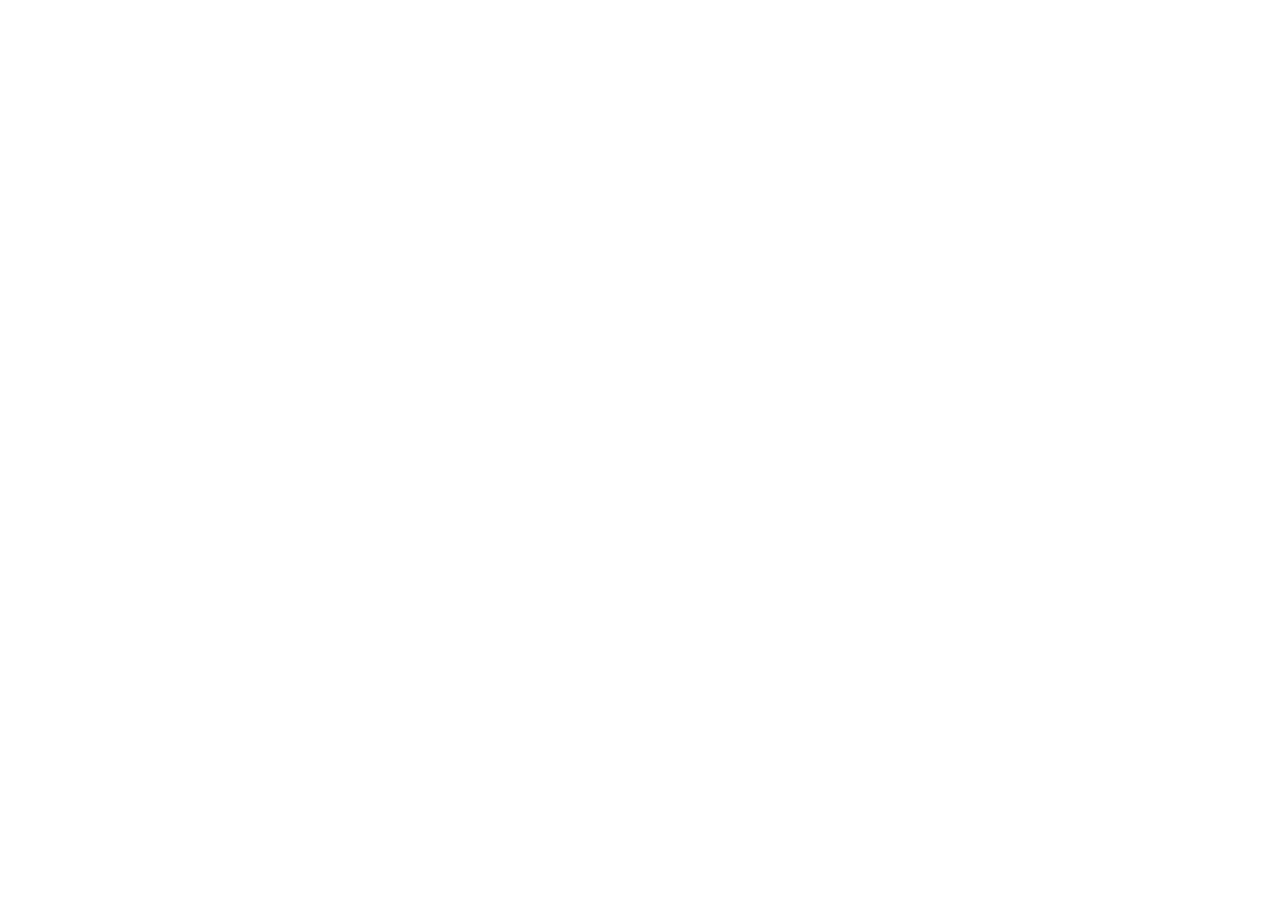
==== html/index.html @ 29ca381f "WIP: Screen 6 Figma 1" ====
<!DOCTYPE html>
<html>
    <head>
        <meta charset="utf-8">
        <meta http-equiv="X-UA-Compatible" content="IE=edge">
        <title>Undervisioning</title>
        <meta name="description" content="">
        <meta name="viewport" content="width=device-width, initial-scale=1">
        <link rel="icon" href="../assets/images/Group.png">
        <link href="https://cdn.jsdelivr.net/npm/bootstrap@5.3.3/dist/css/bootstrap.min.css" rel="stylesheet" />
        <link rel="stylesheet" href="../assets/css/style.css">
        <link rel="preload" href="../assets/fonts/DMSans-9ptRegular.woff2" as="font" type="font/woff2" crossorigin>
    </head>
    <body>
        <!-- <header class="header">
            <div class="header-logo">
                <img src="../assets/images/header_logo.png" alt="signin"/>
            </div>
            <div class="sign-in">
                <button>
                    Sign inn
                </button>
            </div>
        </header> -->
        
        <!-- Everything Section -->

        <!-- <div class="everything-section">             
            <div class="container-img">
                <img src="../assets/images/7450330.png" alt="7450330">
                <div class="card-container">
                    <div class="essential-card">
                        <div class="essential-course">
                            Essential Course For Your School sylabus Toolkit Consectetuer.
                        </div>
                        <div class="principle-avatar">
                            <div class="card-avatar-img">
                                <img src="../assets/images/Ellipse_3.png" alt="avatar">
                            </div>
                            <div class="card-avatar">
                                <p>
                                    Himaad Riaz
                                </p>
                                <p>
                                    Principle of Amsterdam School
                                </p>
                            </div>
                        </div>
                        <div class="sketch-animation-img">
                            <img src="../assets/images/Sketch-annotation.jpg" alt="sketch">
                        </div>
                    </div>
                    <div class="followers-card">
                        <div class="misc-img">
                            <img src="../assets/images/Misc_04.png" alt="Misc">
                        </div>
                        <div class="followers">                        
                            <div class="followers-count">
                                3.75K
                            </div>
                            <div class="teachers-members">
                                Teachers & Members
                            </div>
                        </div>
                    </div>
                </div>
            </div>

            <div class="everything-div">
                <p class="everything-text">
                    Everything
                    <span class="everything-text">
                        you
                    </span>
                </p>
                <div class="vector-div">
                    <img src="../assets/images/Vector.png" alt="vector" class="vector"/>
                </div>
                <p class="everything-text">
                    need for teaching
                </p>
                <div class="future-text">
                    The future's most important tool for the teacher
                </div>
                <div class="get-started">
                    <input type="email" placeholder="Enter email" name="email" autocomplete="email"/>
                    <button>
                        <p>
                            Get Started
                        </p>
                        <span>
                            <img src="../assets/images/arrow.png" alt="arrow"/>
                        </span>
                    </button>
                </div>
                <div class="sign-in-with-div">
                    or Sign in with
                </div>
                <div class="support-img">
                    <div class="image3-div">
                        <img src="../assets/images/image_3.png" alt="image3"/>
                    </div>
                    <div class="image4-div">
                        <img src="../assets/images/image_4.png" alt="image4"/>
                    </div>
                </div>
            </div>
        </div> -->

        <!-- Glimpses Section -->

        <!-- <div class="glimpses-section">
            <div class="section">
                <div class="glimpses">
                    Glimpses from the classrooms
                </div>
                <div class="glimpses-container">
                    <div class="basic-english-card">
                        <div class="music-language-img">
                            <img src="../assets/images/Rectangle 4371.png" alt="">
                        </div>
                        <div class="basic-english-text">
                            Basic english learning 🔥
                            <div class="subject-div">
                                <div class="book-img">  
                                    <img src="../assets/images/book-open_1.png" alt="">
                                </div>
                                    English, Norsk
                            </div>
                            <div class="steps-clock-div">
                                <div class="steps-div">
                                    <div class="steps-img">
                                        <img src="../assets/images/bar-chart_1.png" alt="">
                                    </div>
                                    Steps : 3
                                </div>
                                <div class="clock-div">
                                    <div class="clock-img"> 
                                        <img src="../assets/images/clock_1.png" alt="clock">
                                    </div>
                                    2hr
                                </div>
                            </div>
                            <div class="line-img">
                                <img src="../assets/images/Line_137.png" alt="line">
                            </div>
                            <div class="avatar-div">
                                <div class="avatar-img">
                                    <img src="../assets/images/Ellipse_439.png" alt="ellipse">
                                </div>
                                <div class="avatar-name">
                                    <div class="name">
                                        Johny wino
                                    </div>
                                    <div class="school-management">
                                        School management
                                    </div>
                                </div>
                                <div class="three-dot-img">
                                    <img src="../assets/images/three_dots.png" alt="three_dots">
                                </div>
                            </div>
                        </div>
                    </div>
                    <div class="unsplash-div">
                        <div class="unsplash-img">
                            <img src="../assets/images/unsplash_Ju9DbmVFcAo.png" alt="">
                            <div class="play-btn-img">
                                <div class="play-icon-img">
                                    <img src="../assets/images/play-uicon.png" alt="play-icon">
                                </div>
                            </div>
                        </div>
                    </div>
                    <div class="teacher-tool-div">
                        <div class="teacher-tool-text">
                            The future's most important tool for the teacher 📙
                        </div>
                        <div class="teacher-tool-description">
                            Teaching plan gives you what you need to go out with inspiring teaching - every day. Throughout the school year, you will receive weekly teaching plans for the primary, middle and junior levels. You also get an overview of what is going on in schools in Norway, and access to our intuitive planning tool. The professional renewal is taken care of at all stages, and everything is ready for you.
                        </div>
                    </div>
                </div>
            </div>
        </div> -->

        <!-- About Section -->
        <!-- <div class="about-section">
            <div class="about-container">
                <div class="about-header">
                    <h1 class="about-header-text">
                        About Undervisningsplan and Our Team
                    </h1>
                    <div class="about-header-underline-img">
                        <img src="../assets/images/Vector.png" alt="">
                    </div>
                </div>
                <div>
                    <a id="readmore"></a>
                    <div class="about-description">
                        Welcome to <a href="#">Ondervisningsplan</a>, a content platform for teachers and pedagogues all over the country. Our vision is to strengthen teaching in Norwegian primary schools through access to quality resources and support for planning and implementation of teaching.
                        The idea for Ondervisningsplan came when the founder, Karen Wiik, worked as a teacher. She noticed how talented colleagues created great commitment and enthusiasm in their students with teaching plans produced entirely without a textbook. At the same time, she also saw that there was no structured system that easily allowed the teachers to benefit from each other's good and creative teaching plans. Thus began the journey towards the establishment of <a href="#">Undervisningsplan.no</a>.
                        The teaching plan was launched in the autumn of 2021, and today has 13,000 registered users and an ever-increasing teaching bank covering over 2,000 teaching hours. We who work on the development of the Curriculum are Karen Wiik and Tonje Brattås, two committed and experienced teachers with a combined total of over 15 years of teaching experience in primary schools. Both are trained teachers with specialization in various fields.
                        The standard Lorem Ipsum passage, used since the 1500s.
                    </div>
                    <div class="about-description extra">
                        Lorem ipsum dolor sit amet, consectetur adipiscing elit, sed do eiusmod tempor incididunt ut labore et dolore magna aliqua. Ut enim ad minim veniam, quis nostrud exercitation ullamco laboris nisi ut aliquip ex ea commodo consequat. Duis aute irure dolor in reprehenderit in voluptate velit esse cillum dolore eu fugiat nulla pariatur. Excepteur sint occaecat cupidatat non proident, sunt in culpa qui officia deserunt mollit anim id est laborum."
    
                        Section 1.10.32 of "de Finibus Bonorum et Malorum", written by Cicero in 45 BC
                        "Sed ut perspiciatis unde omnis iste natus error sit voluptatem accusantium doloremque laudantium, totam rem aperiam, eaque ipsa quae ab illo inventore veritatis et quasi architecto beatae vitae dicta sunt explicabo. Nemo enim ipsam voluptatem quia voluptas sit aspernatur aut odit aut fugit, sed quia consequuntur magni dolores eos qui ratione voluptatem sequi nesciunt. Neque porro quisquam est, qui dolorem ipsum quia dolor sit amet, consectetur, adipisci velit, sed quia non numquam eius modi tempora incidunt ut labore et dolore magnam aliquam quaerat voluptatem. Ut enim ad minima veniam, quis nostrum exercitationem ullam corporis suscipit laboriosam, nisi ut aliquid ex ea commodi consequatur? Quis autem vel eum iure reprehenderit qui in ea voluptate velit esse quam nihil molestiae consequatur, vel illum qui dolorem eum fugiat quo voluptas nulla pariatur?"
    
                        1914 translation by H. Rackham
                        "But I must explain to you how all this mistaken idea of denouncing pleasure and praising pain was born and I will give you a complete account of the system, and expound the actual teachings of the great explorer of the truth, the master-builder of human happiness. No one rejects, dislikes, or avoids pleasure itself, because it is pleasure, but because those who do not know how to pursue pleasure rationally encounter consequences that are extremely painful. Nor again is there anyone who loves or pursues or desires to obtain pain of itself, because it is pain, but because occasionally circumstances occur in which toil and pain can procure him some great pleasure. To take a trivial example, which of us ever undertakes laborious physical exercise, except to obtain some advantage from it? But who has any right to find fault with a man who chooses to enjoy a pleasure that has no annoying consequences, or one who avoids a pain that produces no resultant pleasure?"
    
                        Section 1.10.33 of "de Finibus Bonorum et Malorum", written by Cicero in 45 BC
                        "At vero eos et accusamus et iusto odio dignissimos ducimus qui blanditiis praesentium voluptatum deleniti atque corrupti quos dolores et quas molestias excepturi sint occaecati cupiditate non provident, similique sunt in culpa qui officia deserunt mollitia animi, id est laborum et dolorum fuga. Et harum quidem rerum facilis est et expedita distinctio. Nam libero tempore, cum soluta nobis est eligendi optio cumque nihil impedit quo minus id quod maxime placeat facere possimus, omnis voluptas assumenda est, omnis dolor repellendus. Temporibus autem quibusdam et aut officiis debitis aut rerum necessitatibus saepe eveniet ut et voluptates repudiandae sint et molestiae non recusandae. Itaque earum rerum hic tenetur a sapiente delectus, ut aut reiciendis voluptatibus maiores alias consequatur aut perferendis doloribus asperiores repellat."
    
                        1914 translation by H. Rackham
                        "On the other hand, we denounce with righteous indignation and dislike men who are so beguiled and demoralized by the charms of pleasure of the moment, so blinded by desire, that they cannot foresee the pain and trouble that are bound to ensue; and equal blame belongs to those who fail in their duty through weakness of will, which is the same as saying through shrinking from toil and pain. These cases are perfectly simple and easy to distinguish. In a free hour, when our power of choice is untrammelled and when nothing prevents our being able to do what we like best, every pleasure is to be welcomed and every pain avoided. But in certain circumstances and owing to the claims of duty or the obligations of business it will frequently occur that pleasures have to be repudiated and annoyances accepted. The wise man therefore always holds in these matters to this principle of selection: he rejects pleasures to secure other greater pleasures, or else he endures pains to avoid worse pains.
                    </div>  
                    <a href="#readmore" class="readmore-link">Readmore</a>
                    <a href="#" class="readless-link">Readless</a>
                </div>
                <div class="founder-div">
                    <div class="founder-img-section">
                        <div class="corner-img">
                            <img src="../assets/images/Group_2.png" alt="corner">
                        </div>
                        <div class="founder-img">
                            <img src="../assets/images/Rectangle 4363.png" alt="founder">
                        </div>
                    </div>
                    <div class="founder-content">
                        <div class="founder-info-section">
                            <div class="founder-name">
                                Karen Wiik
                            </div>
                            <div class="founder-designation">
                                Founder of Undervisningsplan.no AS
                            </div>
                        </div>
                        <div class="social-media">
                            <div class="linkdin-media-img">
                                <img src="../assets/images/Linkedin.png" alt="linkdin">
                            </div>
                            <div class="linkdin-media-img">
                                <img src="../assets/images/mail.png" alt="mail">
                            </div>
                        </div>
                        <div class="founder-line-img">
                        </div>
                        <div class="founder-location-div">
                            <div class="founder-location-img">
                                <img src="../assets/images/place_black_36dp 1.png" alt="place">
                            </div>
                            <div class="founder-location-text">
                                Kristiansund, Møre og Romsdal, Norway
                            </div>
                        </div>
                        <div class="founder-line-img">
                        </div>
                        <div class="founder-description">
                            Hello! My name is Karen Wiik, and I am the founder of Undervisningsplan. I am a qualified assistant professor and have worked as a teacher for ten years at primary and secondary schools where I have also been an MOT informant.
                        </div>
                    </div>
                </div>
                <div class="founder-div">
                    <div class="founder-img-section">
                        <div class="corner-img">
                            <img src="../assets/images/Group_2.png" alt="corner">
                        </div>
                        <div class="founder-img">
                            <img src="../assets/images/Rectangle _4363_1.png" alt="founder">
                        </div>
                    </div>
                    <div class="founder-content">
                        <div class="founder-info-section">
                            <div class="founder-name">
                                Tonje Brattås
                            </div>
                            <div class="founder-designation">
                                COO and Co-founder i Undervisningsplan.no AS
                            </div>
                        </div>
                        <div class="social-media">
                            <div class="linkdin-media-img">
                                <img src="../assets/images/Linkedin.png" alt="linkdin">
                            </div>
                            <div class="linkdin-media-img">
                                <img src="../assets/images/mail.png" alt="mail">
                            </div>
                        </div>
                        <div class="founder-line-img">
                        </div>
                        <div class="founder-location-div">
                            <div class="founder-location-img">
                                <img src="../assets/images/place_black_36dp 1.png" alt="place">
                            </div>
                            <div class="founder-location-text">
                                Oslo, Norway
                            </div>
                        </div>
                        <div class="founder-line-img">
                        </div>
                        <div class="founder-description">
                            Hello! My name is Tonje Brattås, and I am a partner and board member in Undervisningsplan. I am a lecturer with promotion in Norwegian and history, and have 6 years' experience from the Oslo School. I also have previous experience from start-up companies.
                        </div>
                    </div>
                </div>
            </div>
        </div> -->

        <!-- Article and News Section -->
        <!-- <div class="article-news-section">
            <div class="article-news-container">
                <div class="article-news-header">
                    <div class="article-content">
                        <p class="article-content-text">    
                            Article and News
                        </p>
                        <div class="article-content-img">
                            <img src="../assets/images/Vector.png" alt="vector">
                        </div>
                    </div>
                </div>
                <div class="article-middle-section">
                    <div class="article-exclusive-design">
                        <div class="article-middle-section-img">
                            <img src="../assets/images/Rectangle 22.png" alt="exclusive">
                        </div>
                        <div class="article-middle-section-text">
                            Exclusive: Design for a Better World, a Discussion with Don Norman
                        </div>
                    </div>
                    <div class="article-exclusive-design">
                        <div class="article-middle-section-img">
                            <img src="../assets/images/Rectangle_22_1.png" alt="exclusive">
                        </div>
                        <div class="article-middle-section-text">
                            Strategy Custody: How to Secure Your Strategy's Success
                        </div>
                    </div>
                    <div class="article-exclusive-design">
                        <div class="article-middle-section-img">
                            <img src="../assets/images/Rectangle_22_2.png" alt="exclusive">
                        </div>
                        <div class="article-middle-section-text">
                            How to Design Engaging Products: Insights from Fortnite's UX
                        </div>
                    </div>
                </div>
                <div class="article-news-footer">
                    <button class="article-view-all-btn">
                        View all
                    </button>
                </div>
            </div>
        </div> -->

        <!-- International Section -->
        <!-- <div class="international-section">
            <div class="international-uke">
                <div class="international-uke-user">
                    User 13
                </div>
                <div class="international-uke-content">
                    <h1 class="international-uke-text">
                        Internasjonal uke
                    </h1>
                    <div class="international-uke-img">
                        <img src="../assets/images/Vector.png" alt="vector">
                    </div>
                </div>
                <div class="international-uke-description">
                    How to Design Engaging Products: 
                    Insights from Fortnite's UX
                </div>
                <button class="international-view-all-btn">
                    See flere temauker
                </button>
            </div>
            <div class="international-uke-side-img">
                <div id="international-uke-carousel" class="carousel slide" data-bs-ride="carousel">
                    <div class="carousel-indicators">
                        <button type="button" data-bs-target="#international-uke-carousel" data-bs-slide-to="0" class="active"></button>
                        <button type="button" data-bs-target="#international-uke-carousel" data-bs-slide-to="1"></button>
                        <button type="button" data-bs-target="#international-uke-carousel" data-bs-slide-to="2"></button>
                    </div>
                    <div class="carousel-inner">
                        <div class="carousel-item active">
                            <img src="../assets/images/Rectangle_23.png" alt="international-uke-img">
                        </div>
                        <div class="carousel-item">
                            <img src="../assets/images/Rectangle_23.png" alt="international-uke-img">
                        </div>
                        <div class="carousel-item">
                            <img src="../assets/images/Rectangle_23.png" alt="international-uke-img">
                        </div>
                    </div>
                </div>
            </div>
        </div> -->

        <!-- Whats Happening In School Section -->
        <!-- <div class="whats-happening-section">
            <div class="whats-happening-container">
                <div class="whats-happening-left-content">
                    <h1>
                        What is happening in the school world right now?
                    </h1>
                    <p>
                        Here is a practical calendar where you will find an overview of theme weeks, deadlines, activities, current events and other things that are relevant to you who work in the school.
                    </p>
                    <div>
                        <button>
                            Explore the themed calendar
                        </button>
                    </div>
                </div>
                <div class="whats-happening-right-content">
                </div>
            </div>
        </div> -->

        <!-- UOS And Material Section -->
        <!-- <div class="uos-and-material-section">
            <div class="uos-and-material-container">
                <h1 class="uos-and-material-heading">
                    UOs and material
                </h1>
                <div class="right-content-img">
                    <img src="../assets/images/Group_right.png" alt="right-content-img">
                </div>
                <div class="uos-carousel-btn-container">
                    <button class="carousel-control-prev uso-carousel-btn" type="button" data-bs-target="#uos-and-material-carousel" data-bs-slide="prev">
                        <span class="uso-control-prev-icon" aria-hidden="true">
                            <img src="../assets//images/left_arrow.png" alt="left-arrow">
                        </span>
                        <span class="visually-hidden">Previous</span>
                    </button>
                    <button class="carousel-control-next uso-carousel-btn" type="button" data-bs-target="#uos-and-material-carousel" data-bs-slide="next">
                        <span class="uso-control-next-icon" aria-hidden="true">
                            <img src="../assets//images/right_arrow.png" alt="left-arrow">
                        </span>
                        <span class="visually-hidden">Next</span>
                      </button>
                </div>
            </div>

            <div class="uos-carousel">
                <div class="basic-english-card">
                    <div class="music-language-img">
                        <img src="../assets/images/Rectangle 4371.png" alt="">
                    </div>
                    <div class="basic-english-text">
                        Music basics
                        <div class="subject-div">
                            <div class="book-img">  
                                <img src="../assets/images/book-open_1.png" alt="">
                            </div>
                                English, Norsk
                        </div>
                        <div class="steps-clock-div">
                            <div class="steps-div">
                                <div class="steps-img">
                                    <img src="../assets/images/bar-chart_1.png" alt="">
                                </div>
                                Steps : 3
                            </div>
                            <div class="clock-div">
                                <div class="clock-img"> 
                                    <img src="../assets/images/clock_1.png" alt="clock">
                                </div>
                                2hr
                            </div>
                        </div>
                        <div class="line-img">
                            <img src="../assets/images/Line_137.png" alt="line">
                        </div>
                        <div class="avatar-div">
                            <div class="uos-avatar-img">
                                <img class="uos-avata1" src="../assets/images/Ellipse_439.png" alt="ellipse">
                                <img class="uos-avata2" src="../assets/images/Ellipse_439.png" alt="ellipse">
                                <img class="uos-avata3" src="../assets/images/Ellipse_439.png" alt="ellipse">
                            </div>
                            <div class="avatar-name">
                                <div class="name">
                                    Johny wino 4 more
                                </div>
                                <div class="school-management">
                                    School management
                                </div>
                            </div>
                            <div class="three-dot-img">
                                <img src="../assets/images/Group 37416.png" alt="three_dots">
                            </div>
                        </div>
                    </div>
                </div>
                <div class="basic-english-card">
                    <div class="music-language-img">
                        <img src="../assets/images/Rectangle 4371.png" alt="">
                    </div>
                    <div class="basic-english-text">
                        Music basics
                        <div class="subject-div">
                            <div class="book-img">  
                                <img src="../assets/images/book-open_1.png" alt="">
                            </div>
                                English, Norsk
                        </div>
                        <div class="steps-clock-div">
                            <div class="steps-div">
                                <div class="steps-img">
                                    <img src="../assets/images/bar-chart_1.png" alt="">
                                </div>
                                Steps : 3
                            </div>
                            <div class="clock-div">
                                <div class="clock-img"> 
                                    <img src="../assets/images/clock_1.png" alt="clock">
                                </div>
                                2hr
                            </div>
                        </div>
                        <div class="line-img">
                            <img src="../assets/images/Line_137.png" alt="line">
                        </div>
                        <div class="avatar-div">
                            <div class="uos-avatar-img">
                                <img class="uos-avata1" src="../assets/images/Ellipse_439.png" alt="ellipse">
                                <img class="uos-avata2" src="../assets/images/Ellipse_439.png" alt="ellipse">
                                <img class="uos-avata3" src="../assets/images/Ellipse_439.png" alt="ellipse">
                            </div>
                            <div class="avatar-name">
                                <div class="name">
                                    Johny wino 4 more
                                </div>
                                <div class="school-management">
                                    School management
                                </div>
                            </div>
                            <div class="three-dot-img">
                                <img src="../assets/images/Group 37416.png" alt="three_dots">
                            </div>
                        </div>
                    </div>
                </div>
                <div class="basic-english-card">
                    <div class="music-language-img">
                        <img src="../assets/images/Rectangle 4371.png" alt="">
                    </div>
                    <div class="basic-english-text">
                        Music basics
                        <div class="subject-div">
                            <div class="book-img">  
                                <img src="../assets/images/book-open_1.png" alt="">
                            </div>
                                English, Norsk
                        </div>
                        <div class="steps-clock-div">
                            <div class="steps-div">
                                <div class="steps-img">
                                    <img src="../assets/images/bar-chart_1.png" alt="">
                                </div>
                                Steps : 3
                            </div>
                            <div class="clock-div">
                                <div class="clock-img"> 
                                    <img src="../assets/images/clock_1.png" alt="clock">
                                </div>
                                2hr
                            </div>
                        </div>
                        <div class="line-img">
                            <img src="../assets/images/Line_137.png" alt="line">
                        </div>
                        <div class="avatar-div">
                            <div class="uos-avatar-img">
                                <img class="uos-avata1" src="../assets/images/Ellipse_439.png" alt="ellipse">
                                <img class="uos-avata2" src="../assets/images/Ellipse_439.png" alt="ellipse">
                                <img class="uos-avata3" src="../assets/images/Ellipse_439.png" alt="ellipse">
                            </div>
                            <div class="avatar-name">
                                <div class="name">
                                    Johny wino 4 more
                                </div>
                                <div class="school-management">
                                    School management
                                </div>
                            </div>
                            <div class="three-dot-img">
                                <img src="../assets/images/Group 37416.png" alt="three_dots">
                            </div>
                        </div>
                    </div>
                </div>
                <div class="basic-english-card">
                    <div class="music-language-img">
                        <img src="../assets/images/Rectangle 4371.png" alt="">
                    </div>
                    <div class="basic-english-text">
                        Music basics
                        <div class="subject-div">
                            <div class="book-img">  
                                <img src="../assets/images/book-open_1.png" alt="">
                            </div>
                                English, Norsk
                        </div>
                        <div class="steps-clock-div">
                            <div class="steps-div">
                                <div class="steps-img">
                                    <img src="../assets/images/bar-chart_1.png" alt="">
                                </div>
                                Steps : 3
                            </div>
                            <div class="clock-div">
                                <div class="clock-img"> 
                                    <img src="../assets/images/clock_1.png" alt="clock">
                                </div>
                                2hr
                            </div>
                        </div>
                        <div class="line-img">
                            <img src="../assets/images/Line_137.png" alt="line">
                        </div>
                        <div class="avatar-div">
                            <div class="uos-avatar-img">
                                <img class="uos-avata1" src="../assets/images/Ellipse_439.png" alt="ellipse">
                                <img class="uos-avata2" src="../assets/images/Ellipse_439.png" alt="ellipse">
                                <img class="uos-avata3" src="../assets/images/Ellipse_439.png" alt="ellipse">
                            </div>
                            <div class="avatar-name">
                                <div class="name">
                                    Johny wino 4 more
                                </div>
                                <div class="school-management">
                                    School management
                                </div>
                            </div>
                            <div class="three-dot-img">
                                <img src="../assets/images/Group 37416.png" alt="three_dots">
                            </div>
                        </div>
                    </div>
                </div>
            </div>
        </div> -->
    <!-- Bootstrap CDN -->
    <script src="https://cdn.jsdelivr.net/npm/bootstrap@5.3.3/dist/js/bootstrap.bundle.min.js"></script>
    </body> 
</html>
---- assets/css/style.css ----
:root {
    --primary :#183C59;
    --shadow:rgba(0, 0, 0, 0.25);
    --secondary : #173B58;
    --main-font : "DM Sans", "Arial", "sans-serif";
}
@font-face {
    font-family: "DM Sans";
    src: url(../fonts/DMSans-VariableFont_opsz,wght.ttf);
}
*{
    margin:0;
    padding: 0;box-sizing: border-box
}
/* Header CSS */

.header {
    height: 126.43px;
    display: flex;
    justify-content: space-between;
    align-items: center;
    padding: 0 96px;
    box-sizing: border-box;
}
.header-logo {
    max-width: 240px;
}
.header img {
    height: 100%;
    width: 100%;
}
.header .sign-in button {
    padding:20px 40px;
    border-radius: 56px;
    box-shadow: 0 4px 4px var(--shadow);
    font-family: 'DM Sans','Arial','sans-serif';
    font-weight: 700;
    line-height: 20px;
    font-size: 18px;
    color : var(--primary);
    border: none;
    background-color: #FFF;
}
.sign-in button:hover{
    cursor: pointer;
    background-color: var(--primary);
    color: #FFF;
}

/* Container CSS */
.everything-section{
    display: grid;
    align-items: center;
    grid-template-columns: auto auto;
    grid-template-rows: auto;
    padding : 0 96px;
    margin: 0 auto;
}
.container-img{
    max-width: 625px;
    grid-column: 2;
    position: relative;
    margin: 0 auto;
}
.card-container{
    position: absolute;
    bottom: -25px;
    left: -95px;
    right: 20px;
    display: flex;
    gap: 20px;
    justify-content: space-between;
}
.container-img img {
    height: auto;
    width: 100%;
}
.vector {
    max-height: 15px;
    max-width: 199px;
}
.everything-div {
    grid-column: 1;
    grid-row: 1;
}
.everything-text {
    font-family: "DM Sans", "Arial", "sans-serif";
    font-weight: 700;
    font-size: 40px;
    line-height: 57px;
    color: var(--secondary);
    margin: 0px 0px 5px 0px;
    position: relative;
}
.everything-text p{
    margin: 0;
}
.vector-div{
    width: 199px;
    height: 15px;
}
.vector-div img{
    width: 100%;
    height: 100%;
}
.future-text {
    max-width: 886px;
    font-family: "DM Sans", "Arial", "sans-serif";
    font-weight: 500;
    font-size: 24px;
    line-height: 46px;
    color: var(--secondary);
}

/* Email input CSS */

.get-started{
    height: 62px;
    max-width: 542px;
    margin-top: 30px;
}
.get-started input {
    font-family: "DM Sans", "Arial", "sans-serif";
    font-weight: 700;
    font-size: 18px;
    line-height: 20px;
    color: var(--secondary);
    border-radius: 100px;
    border : 1px solid var(--secondary);
    height: 62px;
    box-sizing: border-box;
    padding-left: 20px;
    opacity: 30%;
}
.get-started button{
    background-color: #EDB031;
    padding: 20px 40px 18px 50px;
    border-radius: 56px;
    border: none;
    transform: translate(135%,-100%);
    display: grid;
    gap :17px;  
    align-items: center;
}
.get-started button  p {
    font-family: "DM Sans", "Arial", "sans-serif";
    font-weight: 700;
    font-size: 18px;
    line-height: 20px;
    color:var(--secondary);
    margin: 0;
    max-width: 104px;
    height: 20px;
    grid-column: 1;
}
.get-started button img{
    height: 14px;
    max-width: 20px;
}
.get-started button span {
    height: 24px;
    max-width: 24px;
    grid-column: 2;
    align-content: center;
}

/* Sign in with CSS */
.sign-in-with-div {
    font-family: "DM Sans", "Arial", "sans-serif";
    font-weight: 500;
    font-size: 20px;
    line-height: 46px;
    color: var(--secondary);
    max-width: 886px;
    height: 46px;
    margin-top:20px
}
.support-img{
    display: flex;
    align-items: center;
    gap:10px;
    margin-top: 10px;
}
.image3-div {
    width: 84px;
    height: 29px;
}
.image4-div {
    max-width: 102px;
    max-height: 26px;
}
.image3-div img {
    width:100%;
    height: 100%;
}
.image4-div img {
    width: 100%;
    height: 100%;
}
.image4-div, .image3-div {
    background-color: #EDF2F7;
    border-radius: 56px;
    padding: 20px 40px;
}
.essential-card{
    border: 1px solid #C3C4C6;
    background-color: #FFFFFF;
    border-radius: 16px;
    padding: 28px 20px 16px 20px;
    max-width: 382px;
    position: relative;
    overflow: hidden;
}

.essential-course {
    font-family: "DM Sans", "Arial", "sans-serif";
    font-weight: 400;
    font-size: 16px;
    line-height: 26px;
    color: #1E1E1E;
    max-width: 302px;
    margin-bottom: 12px;
}
.card-avatar{
    display: flex;
    flex-direction: column;
    gap: 04px;
}
.card-avatar-img{
    max-width: 56px;
}
.card-avatar-img img {
    height: 100%;
    width: 100%;
}
.principle-avatar {
    display: flex;
    align-items: center;
    gap: 10px;
}
.card-avatar p {
    font-family: "DM Sans", "Arial", "sans-serif";
    margin: 0px;
    color: #1E1E1E;
    line-height: 100%;
}
.card-avatar p:first-of-type{
    font-weight: 700;
    font-size: 18px;
}
.card-avatar p:last-child{
    font-weight: 500;
    font-size: 14px;
    opacity: 70%;
}

.followers-card{
    width: 234px;
    height: 112px;
    background-color: #FFF;
    border-radius: 16px;
    border: 1px solid #C3C4C6;
    position: relative;
}
.sketch-animation-img{
    width: 72px;
    height: 72px;
    position: absolute;
    right: 0;
    bottom: 0;
}
.sketch-animation-img img{
    width: 100%;
    height: 100%;
    object-fit: contain;
}
.essential-course, .principle-avatar {
    position: relative;
    z-index: 1;
  }
.misc-img{
    width: 50px;
    height: 50px;
    position: relative;
    left: 6.76px;
    top: 5px;
}
.misc-img img{
    width: 100%;
    height: 100%;
    object-fit: contain;
}
.followers{
    display: flex;
    flex-direction: column;
    align-items: center;
    gap: 8px;
}
.followers-count{
    color: var(--secondary);
    font-family: 'DM Sans', 'Arial', 'sans-serif';
    font-size: 25px;
    font-weight: 700;
    height: 33px;
    width: 69px;
    text-align: center;
    position:absolute;
    top: 24px;
    left: 82.5px;
}
.teachers-members{
    max-width: 186px;
    height: 23px;
    opacity: 80%;
    font-weight: 400;
    font-size: 18px;
    font-family: "DM Sans", "Arial", "sans-serif";
    text-align: center;
    position: absolute;
    top:65px;
    left: 24px;
}

/* Glimpses Section CSS */
.glimpses-section{
    background-color: #F6F8FB;
    width: 100%;
    height: 100%;
}
.section{
    padding: 115px 122px;
}

.glimpses-container{
    display: grid;
    grid-template-columns: 288px 877px;
    grid-template-rows: auto auto;
    align-items: center;
    row-gap: 15px;
    column-gap: 31px;
    justify-content: center;
}

/* Grid First Element CSS */
.glimpses{
    max-width: 784px;
    text-align: center;
    font-family: var(--main-font);
    font-weight: 700;
    font-size: 40px;
    line-height: 57px;
    color: var(--secondary);
    justify-self: center;
    margin-bottom: 31px;
}

/* Grid Second Element CSS */
.basic-english-card{
    grid-row:1;
    justify-items: center;
    width: 288px;
    border-radius: 8px;
    background-color: #FFF;
    height: 414px;
    padding-top: 14px;
    box-shadow: 0px 100px 80px 0px rgba(0, 0, 0, 0.07);
    cursor: pointer;
}
.music-language-img {
    width: 250px;
}
.music-language-img img{
    width: 100%;
}
.basic-english-text{
    font-family: var(--main-font);
    font-weight: 700;
    line-height: 20px;
    font-size: 18px;
    color: var(--primary);
    margin-top: 16px; 
    display: flex;  
    flex-direction: column;
    width: 248px;
    height: 20px;
}
.subject-div{
    font-family: var(--main-font);
    font-weight: 400;
    font-size: 14px;
    line-height: 20px;
    color: #1E1E1E;
    width: 223px;
    height: 20px;
    display: flex;
    align-items: center;
    gap: 10px;
    margin-top: 10px;
}
.book-img {
    width: 20px;
    height: 20px;
}
.book-img img{
    width: 100%;
    height: 100%;
}
.steps-div{
    display: flex;
    align-items: center;   
    font-family: var(--main-font);
    font-weight: 400;
    font-size: 14px;
    line-height: 20px;
    gap: 10px;
    width: 95px;
    height: 20px;
}

.steps-clock-div{
    display: flex;
    align-items: center;
    gap: 38px;
    margin-top: 16px;
}

.steps-img{
    width: 20px;
    height: 20px;
}
.steps-img img{
    width: 100%;
    height: 100%;
}
.clock-div {
    display: flex;
    align-items: center;
    gap: 10px;
    width: 95px;
    height: 20px;
    font-family: var(--main-font);
    font-weight: 400;
    font-size: 14px;
    line-height: 20px;
}
.clock-img{
    width: 20px;
    height: 20px;
}
.clock-img img{
    width: 100%;
    height: 100%;
}
.line-img{
    width: 250px;
    margin-top: 20px;
}
.line-img img{
    width: 100%;
}
.avatar-div{
    display: flex;
    align-items: center;
    gap: 10px;
    justify-content: space-between;
}
.avatar-img{
    width: 40px;
    height: 40px;
    margin-top: 10px;
}
.avatar-img img{
    width: 100%;
    height: 100%;
}
.three-dot-img{
    width: 30px;
    height: 30px;
    cursor: pointer;
}
.three-dot-img img{
    width: 100%;
    height: 100%;
}
.avatar-name{
    width: 134px;
}
.name {
    font-family: var(--main-font);
    font-size: 14px;
    line-height: 20px;
    font-weight: 700;
}
.school-management{
    font-family: var(--main-font);
    font-size: 12px;
    line-height: 20px;
    font-weight: 400;
}
.unsplash-div{
    grid-column: 2;
    grid-row: 1;
}
.unsplash-img{
    max-width: 877px;
    height: 400px;
    border-radius: 8px;
    position: relative;
}
.unsplash-img img{
    width: 100%;
    height: 100%;
}
.play-btn-img{
    height: 93px;
    width: 93px;
    position: absolute;
    top:50%;
    left: 50%;
    transform: translate(-50%, -50%);
    background-color: var(--secondary);
    border-radius: 50%;
    cursor: pointer;
}
.play-btn-img img{
    width: 100%;
    height: 100%;
}
.play-icon-img{
    width: 19px;
    height: 23px;
    position: absolute;
    top:50%;
    left: 50%;
    transform: translate(-50%, -50%);
    cursor: pointer;

}
.play-icon-img img{
    width: 100%;
    height: 100%;
}
.teacher-tool-div{
    grid-row:3;
    grid-column: 1/span 2;
    background-color: var(--primary);
    border-radius: 20px;
    padding: 48px 57px;
    gap:11px;
    display: flex;
    flex-direction: column;

}
.teacher-tool-text{
    font-family: var(--main-font);
    font-weight: 700;
    font-size: 26px;
    line-height: 32px;
    color: #FFFFFF;
}
.teacher-tool-description{
    font-family: var(--main-font);
    font-weight: 400;
    font-size: 16px;
    line-height: 22px;
    color: #FFFFFF;

}

/* About Section CSS */
.about-section {
    padding :100px;
}
.about-container{
    display: flex;
    flex-direction: column;

}
.about-header {
    max-width: 582px;
    display: flex;
    flex-direction: column;
    align-items: center;
    margin: 0 auto;
    padding: 0;
}
.about-header-text{
    font-family: var(--main-font);
    font-weight: 700;
    font-size: 40px;
    line-height: 48px;
    color: var(--secondary);
    align-items: center;
    box-sizing: border-box;
    text-align: center;
    margin: 0;
    padding: 0;

}
.about-header-underline-img{
    width: 235px;
    height: 14px;
    text-align: center;
    margin: 0;
}
.about-header-underline-img img{
    width: 100%;
    height: 100%;
    display: block;
}
.about-description{
    font-family: var(--main-font);
    font-weight: 400;
    font-size: 20px;
    line-height: 37px;
    margin-top:80px;
    color: var(--secondary);
    overflow: hidden;
}
.about-description a{
    text-decoration: underline;
    color: var(--secondary);

}
.about-description.extra{
    display: none;
}
#readmore:target ~ .about-description.extra{
    display: block;
}
#readmore:target ~ .readmore-link{
    display: none;
}
#readmore:target ~ .readless-link{
    display: inline-block;
}
.readless-link {
    display: none;
}
.readmore-link,.readless-link{
    font-family: var(--main-font);
    font-weight: 400;
    font-size: 20px;
    line-height: 30px;
    color:var(--secondary) !important;
}

/* About Founder Main Content Section */
.founder-div{
    width: 100%;
    border-radius: 20px;
    background-image: linear-gradient(rgba(150, 209, 227, 0.3),rgba(216, 228, 214, 0.3));
    margin-top: 60px;
    display: flex;
    align-items: center;
    padding: 40px 0px 40px 40px;
    position: relative;
}
.founder-img-section{
    width: 291px;
    height: 330px;
    position: relative;
}
.founder-img{
    width: 290px;
    height: 290px;
    position: absolute;
    bottom: 0;

}
.founder-img img{
    width: 100%;
    height: 100%;
}
.corner-img{
    width: 28px;
    height: 20px;
    position: absolute;
    top: 0;
    right: 0;
}
.corner-img img{
    width: 100%;
    height: 100%;
}
.founder-content{
    display: flex;
    flex-direction: column;
    padding-left: 30px;
    gap: 20px;
}
.founder-info-section{
    display: flex;
    flex-direction: column;
    max-width: 271px;
    height: 63px;
    gap: 6px;
}
.founder-name{
    font-family: var(--main-font);
    font-weight: 700;
    font-size: 28px;
    line-height: 100%;
}
.founder-designation{
    font-family: var(--main-font);
    font-weight: 500;
    font-size: 16px;
    line-height: 100%;
}
.founder-line-img{
    max-width: 851px;
    border-bottom:1px solid #CCD6DA;
}
.founder-location-img{
    width: 26px;
    height: 26px;
}
.founder-location-div{
    display: flex;
    align-items: center;
    gap: 10px;
}
.founder-location-img img{
    width: 100%;
    height: 100%;
}
.founder-location-text{
    font-family: var(--main-font);
    font-weight: 500;
    font-size: 16px;
    line-height: 100%;
}
.founder-description{
    font-family: var(--main-font);
    font-weight: 400;
    font-size: 16px;
    line-height: 37px;
    max-width: 851px;
}
.social-media{
    display: flex;
    align-items: center;
    gap: 20px;
    position: absolute;
    right: 30px;
    top: 65px;
}
.linkdin-media-img{
    width: 50px;
    height: 50px;
}
.linkdin-media-img img{
    width: 100%;
    height: 100%;
}

/* Article and News Section CSS */
.article-news-section{
    width: 100%;
    height: 100%;
}
.article-news-container{
    display: flex;
    flex-direction: column;
    padding : 0px 120px 40px 120px;
    margin-top: 60px;
}
.article-content{
    display: flex;
    flex-direction: column;
    align-items: center;
    gap:1px
}
.article-content-text{
    font-family: var(--main-font);
    font-weight: 700;
    font-size: 40px;
    line-height: 48px;
    text-align: center;
    margin: 0px;
}
.article-content-img{
    width: 235px;
    height: 14px;
}
.article-content-img img{
    width: 100%;
    height: 100%;
}
.article-middle-section{
    display: flex;
    margin-top: 50px;
    height: 325px;
    gap: 24px;
    justify-content: center;  
}
.article-exclusive-design{
    display: flex;
    flex-direction: column;
    gap: 16px;
    max-width: 384px;
    width: calc(33% - 16px);
}
.article-middle-section-img{
    max-width: 384px;
    height: 244.21px;
}
.article-middle-section-img img{
    width: 100%;
}
.article-middle-section-text{
    font-family: var(--main-font);
    font-weight: 500;
    font-size: 22px;
    line-height: 32px;
    text-align: center;
    color: var(--secondary);
}
.article-news-footer{
    margin-top: 61px;
    display: flex;
    justify-content: center;
    
}
.article-view-all-btn{
    background-color: #FFFFFF;
    color: var(--secondary);
    padding: 20px 40px;
    border: 1px solid var(--secondary);
    box-shadow: 0px 4px 4px rgba(23, 59, 88, 0.3);
    border-radius: 56px;
    font-family: var(--main-font);
    font-weight: 700;
    font-size: 18px;
    line-height: 20px;
    cursor: pointer;
    width: 229px;
    height: 62px;
}
.article-view-all-btn:hover{
    background-color: var(--secondary);
    color: #FFFFFF;
}

/* International Section */
.international-section{
    max-width: 100%;
    background-color: #F6F8FB;
    display: flex;
    align-items: center;
    padding: 10px;
}
.international-uke{
    width: 50%;
    padding-left: 94px;

}
.international-uke-user{
    height: 32px;
    width: 73px;
    font-weight: 500;
    font-size: 22px;
    line-height: 32px;
    font-family: var(--main-font);
    color: var(--secondary);
}
.international-uke-content{
    font-weight: 700;
}
.international-uke-text{
    font-weight: 700;
    font-size: 40px;
    line-height: 48px;
    font-family: var(--main-font);
    color: var(--secondary);
    margin-top: 106px;
}
.international-uke-img{
    width: 235px;
    height: 14px;
    left: -32px;
    position: relative;
}
.international-uke-img img{
    width: 100%;
    height: 100%
}
.international-uke-description{
    font-weight: 500;
    font-size: 22px;
    line-height: 32px;
    font-family: var(--main-font);
    color: var(--secondary);
    width: 358px;
    height: 64px;
    margin-top: 26px;
}
.international-view-all-btn{
    background-color: #FFFFFF;
    color: var(--secondary);
    padding: 20px 40px 21px 40px;
    border: 1px solid var(--secondary);
    box-shadow: 0px 3px 12px 0px rgba(23, 59, 88, 0.3);
    border-radius: 56px;
    font-family: var(--main-font);
    font-weight: 700;
    font-size: 18px;
    line-height: 20px;
    cursor: pointer;
    margin-top: 40px;
}
.international-view-all-btn:hover{
    background-color: var(--secondary);
    color: #FFFFFF;
}
.international-uke-side-img{
    width: 674px;
}
.international-uke-side-img img{
    width: 100%;
    height: 100%;
}
.carousel-indicators button{
    height: 10px !important;
    width: 10px !important;
    border-radius: 100% !important;
}
/* Whats Happening Section */
.whats-happening-section{
    max-width: 100%;
    height: 100%;
}
.whats-happening-container{
    display: flex;
    align-items: center;
    justify-content: center;
    gap: 62px;

}
.whats-happening-left-content{
    display: flex;
    flex-direction: column;
    width: 578px;
    padding: 153px 0px 153px 120px;
    /* position: absolute;
    left:  120px;
    top: 152px; */
}
.whats-happening-left-content h1{
    font-family: var(--main-font);
    font-weight: 700;
    font-size: 40px;
    line-height: 48px;
    margin-bottom: 24px;
    columns: var(--secondary);
}
.whats-happening-left-content p{
    font-family: var(--main-font);
    font-weight: 400;
    font-size: 22px;
    line-height: 36px;
    margin-bottom: 40px;
}
.whats-happening-left-content button{
    padding: 20px 40px 21px 40px;
    border-radius: 56px;
    border: 1px solid var(--secondary);
    font-family: var(--main-font);
    font-weight: 700;
    font-size: 18px;
    line-height: 20px;
    color: var(--secondary);
    box-shadow: 0px 3px 12px 0px rgba(23, 59, 88, 0.3);
    background-color: #FFFFFF;
}
.whats-happening-left-content button:hover{
    background-color: var(--secondary);
    color: #FFFFFF;
}
.whats-happening-right-content {
    width: 100%;
    max-width: 633px;
    aspect-ratio: 1 / 1; 
    background-image: url('../images/calendar.png'), url('../images/Ellipse_4.png');
    background-size: contain, contain; 
    background-repeat: no-repeat, no-repeat;
    background-position: center, center;
  }


/* UOS and Material */
.uos-and-material-section{
    width: 100%;
    height: 100%;
    background-color: #F6F8FB;
}
.uos-and-material-heading{
    font-family: var(--main-font);
    font-weight: 700;
    font-size: 40px;
    line-height: 48px;
    text-align: left;
    color: var(--secondary);
    margin: 0;
    margin-right: 45px;
}
.uos-and-material-container{
    padding: 80px 78px 0px 120px;
    display: flex;
}
.right-content-img{
    width: 109px;
    height: 55px;
    margin-top: 12px;
}
.right-content-img img{
    width: 100%;
    height: 100%;
}
.uos-carousel{
    padding: 194px 78px 80px 120px;
    display:flex;
    gap: 30px;
    justify-content: center;

}
.uos-carousel-btn-container{
    display: flex;
    justify-content: space-between;
    gap: 5px;
    margin-left: auto;
}
.carousel-control-prev,
.carousel-control-next{
    all:unset;
}

.uso-carousel-btn {
    width: 62px;
    height: 62px;
    border-radius: 56px;
    padding: 20px 40px 21px 40px;
    background-color: #EDF2F7;
    border: none;
    box-shadow: 0 2px 8px rgba(0, 0, 0, 0.1);
}
.uso-control-prev-icon,.uso-control-next-icon{
    height: 24px;
    width: 24px;
}
.uso-control-prev-icon img,.uso-control-next-icon img{
    width: 100%;
    height: 100%;
}

.uos-avatar{
    width: auto;
}

.uos-avatar-img{
    position: relative;
    height: 40px;
    width: 40px;
}
.uos-avatar-img img{
    width: 100%;
    height: 100%;
    position:absolute;
}
.uos-avata1{
    z-index: 1;
}
.uos-avata2 {
    z-index: 2;
    margin-left: -10px;
}
.uos-avata3 {
    z-index: 3;
    margin-left: -20px;
}

/* Responsive CSS */

@media screen and (max-width : 480px) { 
    /* Header CSS */
    .header{
        height: auto;
        padding: 0 20px;
    }
    .header-logo {
        max-width: 50%;
    }
    .header .sign-in {
        max-width: 50%;
        height: auto;
    }
    .header .sign-in button {
        font-size: 15px;
        padding: 10px 20px;
    }
    /* Container Image */
    .everything-section {
        padding: 0 20px 24px 20px;
        grid-template-columns: auto;
        grid-template-rows: auto auto;
    }
    .everything-section .everything-div{
        height: auto;
        white-space: wrap;
        grid-column: 1;
        grid-row: 1;
        padding: 100px 0px 0px 0px;
    }   
    .container-img {
        grid-column: 1;
        grid-row: 2;
    }
    .card-container {
        position: static;
        flex-direction: column;
        align-items: center;
    }
    /* Container Cards CSS */

    /* Email Input Css */
    .get-started input{
        width: 60%;
    } 
    .get-started button{
        transform: translate(150px,-61px);
        padding: 18px;
    }
    .principle-avatar {
        align-items: center;
    }

    /* Glimpses CSS */

    .section{
        padding: 50px 20px;
    }

    .glimpses-container{
        grid-template-columns: auto;
        grid-template-rows: auto auto auto;
        justify-self: auto;
        row-gap: 31px;
    }
    .unsplash-img{
        width: auto;
        height: auto;
    }
    .play-btn-img{
        height: 50px;
        width:  50px;
    }
    .play-icon-img{
        width: 15px;
        height: 18px;
    }
    .unsplash-div{
        grid-column: 1;
        grid-row: 2;
    }
    .unsplash-img img{
        justify-self: center;
        object-fit: cover;
    }
    .teacher-tool-div{
        grid-column: 1;
        grid-row: 3;
    }
    .basic-english-card{
        justify-self: center;
    }

    /* About Section Css */
    .about-section{
        padding: 40px;
    }
    .about-header{
        margin: 0;
    }
    .founder-div{
        flex-direction: column;
        padding: 40px 0px 0px 0px;
    }
    .founder-content{
        width: 80%;
        padding: 30px;
    }
    .social-media{
        top:398px;
    }
    .linkdin-media-img{
        width: 35px;
        height: 35px;
    }

    /* Article and News Section CSS */
    .article-news-container{
        padding: 0px 25px 25px 25px;
    }
    .article-middle-section{
        flex-direction: column;
        row-gap: 24px;
        height: 100%;
    }
    .article-exclusive-design{
        width: auto;
    }

    /* International Section */
    .international-section{
        flex-direction: column;
    }
    .international-uke{
        padding: 20px 0px 20px 50px;
        width: auto;
    }
    .international-uke-side-img{
        width: auto;
    }
    .international-uke-description{
        width: auto;
        height: auto;
    }
    
    /* What's Happening */
    .whats-happening-container{
        flex-direction: column;
        
    }
    .whats-happening-left-content{
        width: 90%;
        padding: 20px 0px 20px 20px;
    }
    .whats-happening-img-container{
        padding-bottom: 48px;
    }
    .whats-happening-right-content {
        max-width: 90vw;
    }
}
@media (min-width : 480px) and (max-width : 767px) {
    .header{
        padding: 0px 50px;
    }
    .header .sign-in {
        max-width: 50%;
        height: auto;
    }
    .header .sign-in button {
        font-size: 20px;
        padding: 10px 25px;
    }
    .everything-section{
        grid-template-columns: auto;
        grid-template-rows: auto auto;
        padding: 0 20px 24px 20px;
    }   
    .everything-section .everything-div{
        grid-column: 1;
        grid-row: 1;
        height: auto;
        white-space: wrap;
        padding: 100px 0px 0px 0px;
    }
    .everything-section .container-img{
        grid-column: 1;
        grid-row: 2;
    }
    .everything-section .essential-card{
        justify-self: center;
        top: -150px;
        width: 40%;
    }
    .card-container {
        position: static;
        bottom: auto;
        right: auto;
        left: auto;
    }
    .get-started button{
        transform: translate(130%,-102%);
        padding: 18px;
    }
    .get-started input{
        width: 90%;
    }
    .principle-avatar {
        align-items: center;
    }

    /* Glimpses CSS */
    .section{
        padding: 50px 20px;
    }

    .glimpses-container{
        grid-template-columns: auto;
        grid-template-rows: auto auto auto;
        justify-self: auto;
        row-gap: 31px;
    }
    .unsplash-img {
        width: auto;
        height: auto;
    }
    .unsplash-div{
        grid-column: 1;
        grid-row: 2;
    }
    .unsplash-img img{
        justify-self: center;
        object-fit: cover;
    }
    .teacher-tool-div{
        grid-column: 1;
        grid-row: 3;
    }
    .followers-card{
        top: -235px;
        left: -40px;
    }
    .basic-english-card{
        justify-self: center;
    }

    /* About Section CSS */
    .about-section{
        padding: 40px;
    }
    .founder-div{
        flex-direction: column;
        padding: 40px 0px 0px 0px;
    }
    .founder-content{
        width: auto;
        padding: 30px;
    }
    .founder-line-img{
        width:auto;
    }
    .social-media{
        top:398px;
    }
    .linkdin-media-img{
        width: 40px;
        height: 40px;
    }
    /* Article Section CSS */
    .article-middle-section{
        flex-direction: column;
        row-gap: 24px;
        height: 100%;
        align-items: center;
    }
    .article-exclusive-design{
        width: auto;
    }
    .article-news-container{
        padding: 0px 40px 40px 40px;
    }

    /* International Section */
    .international-section{
        flex-direction: column;
    }
    .international-uke{
        padding: 30px 0px 30px 50px;
        width: auto;
    }
    .international-uke-side-img{
        width: auto;
    }
    .international-uke-description{
        width: auto;
        height: auto;
    }

    /* What's Happening */
    /* What's Happening */
    .whats-happening-container{
        flex-direction: column;
        
    }
    .whats-happening-left-content{
        width: 90%;
        padding: 20px 0px 20px 20px;
    }
    .whats-happening-img-container{
        padding-bottom: 48px;
    }
    .whats-happening-right-content {
        max-width: 90vw;
    }
        
}
@media (min-width : 768px) and (max-width:991px) {
    .header{
        padding: 0px 80px;
    }
    .everything-section {
        padding: 0px 96px 24px 96px;
        grid-template-columns: auto;
        grid-template-rows: auto auto;
    }
    .everything-section .everything-div{
        grid-column: 1;
        grid-row: 1;
        height: auto;
        white-space: wrap;
        padding: 106px 0px 0px 0px;
    }
    .everything-section .essential-card{  
        justify-self: center;
        width: 50%;
        left: -60px;
        top: -165px;
    }
    .everything-section .followers-card{
        top: -240px;
        left: -65px;
        width: 35%;
    }
    .everything-section .container-img{
        grid-column: 1;
        grid-row: 2;
    }
    .card-container {
        position: static;
        bottom: auto;
        right: auto;
        left: auto;
    }
    .get-started input{
        width: 100%;
    }
    .whats-happening-right-content {
        max-width: 90vw;
    }

    /* Glimpses CSS */
    .section{
        padding: 50px 20px;
    }

    .glimpses-container{
        grid-template-columns: auto;
        grid-template-rows: auto auto auto;
        row-gap: 31px;
    }
    .unsplash-div{
        grid-column: 1;
        grid-row: 2;
    }
    .unsplash-img {
        width: auto;
        height: auto;
    }
    .unsplash-img img{
        justify-self: center;
        object-fit: contain;
    }
    .teacher-tool-div{
        grid-column: 1;
        grid-row: 3;
    }
    .basic-english-card{
        justify-self: center;
    }

    /* About Section CSS */
    .about-section{
        padding: 50px;
    }
    .founder-img-section{
        width: 50%;
    }
    .founder-div{
        flex-direction: column;
        padding: 30px;
    }
    .founder-content{
        width: 90%;
        padding: 30px;
    }
    .social-media{
        top: 390px;
    }

    /* Article Section CSS */
    .article-middle-section{
        flex-direction: column;
        row-gap: 24px;
        height: 100%;
        align-items: center;
    }
    .article-exclusive-design{
        width: auto;
    }
    .international-section{
        flex-direction: column;
    }

    /* International Section */
    .international-uke{
        padding: 30px 0px 30px 0px;
    }
    .international-uke-side-img{
        width: 100%;
    }

    /* What's Happening */
    .whats-happening-container{
        flex-direction: column;
    }
    .whats-happening-left-content{
        padding: 50px 0px 50px 30px
    }
    .whats-happening-img-container{
        padding-bottom: 48px;
    }
}
@media (min-width : 992px) and (max-width:1248px) {

    .everything-section {
        grid-template-columns: auto;
        grid-template-rows: auto auto;
        padding : 0px 96px;
    }
    .everything-section .everything-div{
        grid-column: 1;
        grid-row: 1;
        height: auto;
        white-space: wrap;
        padding: 106px 0px;
    }
    .everything-section .container-img{
        grid-column: 1;
        grid-row: 2;
    }
    .essential-card {
        top:-30px
    }
    .followers-card{
        top: -100px;
        left: -20px;
    }
    .get-started input{
        width: 100%;
    }
    /* Glimpses CSS */
    .section{
        padding: 115px 70px;
    }

    .glimpses-container{
        grid-template-columns: 30% 70%;
        grid-template-rows: auto auto;
        row-gap: 31px;
    }
    .unsplash-div{
        grid-column: 2;
        grid-row: 1;
    }
    .teacher-tool-div{
        grid-column: 1/span 2;
        grid-row: 2;
    }
    .about-section{
        padding: 40px;
    }
    .founder-content{
        width: 70%;
    }

    
}
@media screen and (min-width: 1249px) {
    .about-section{
        padding: 40px;
    }
    
}
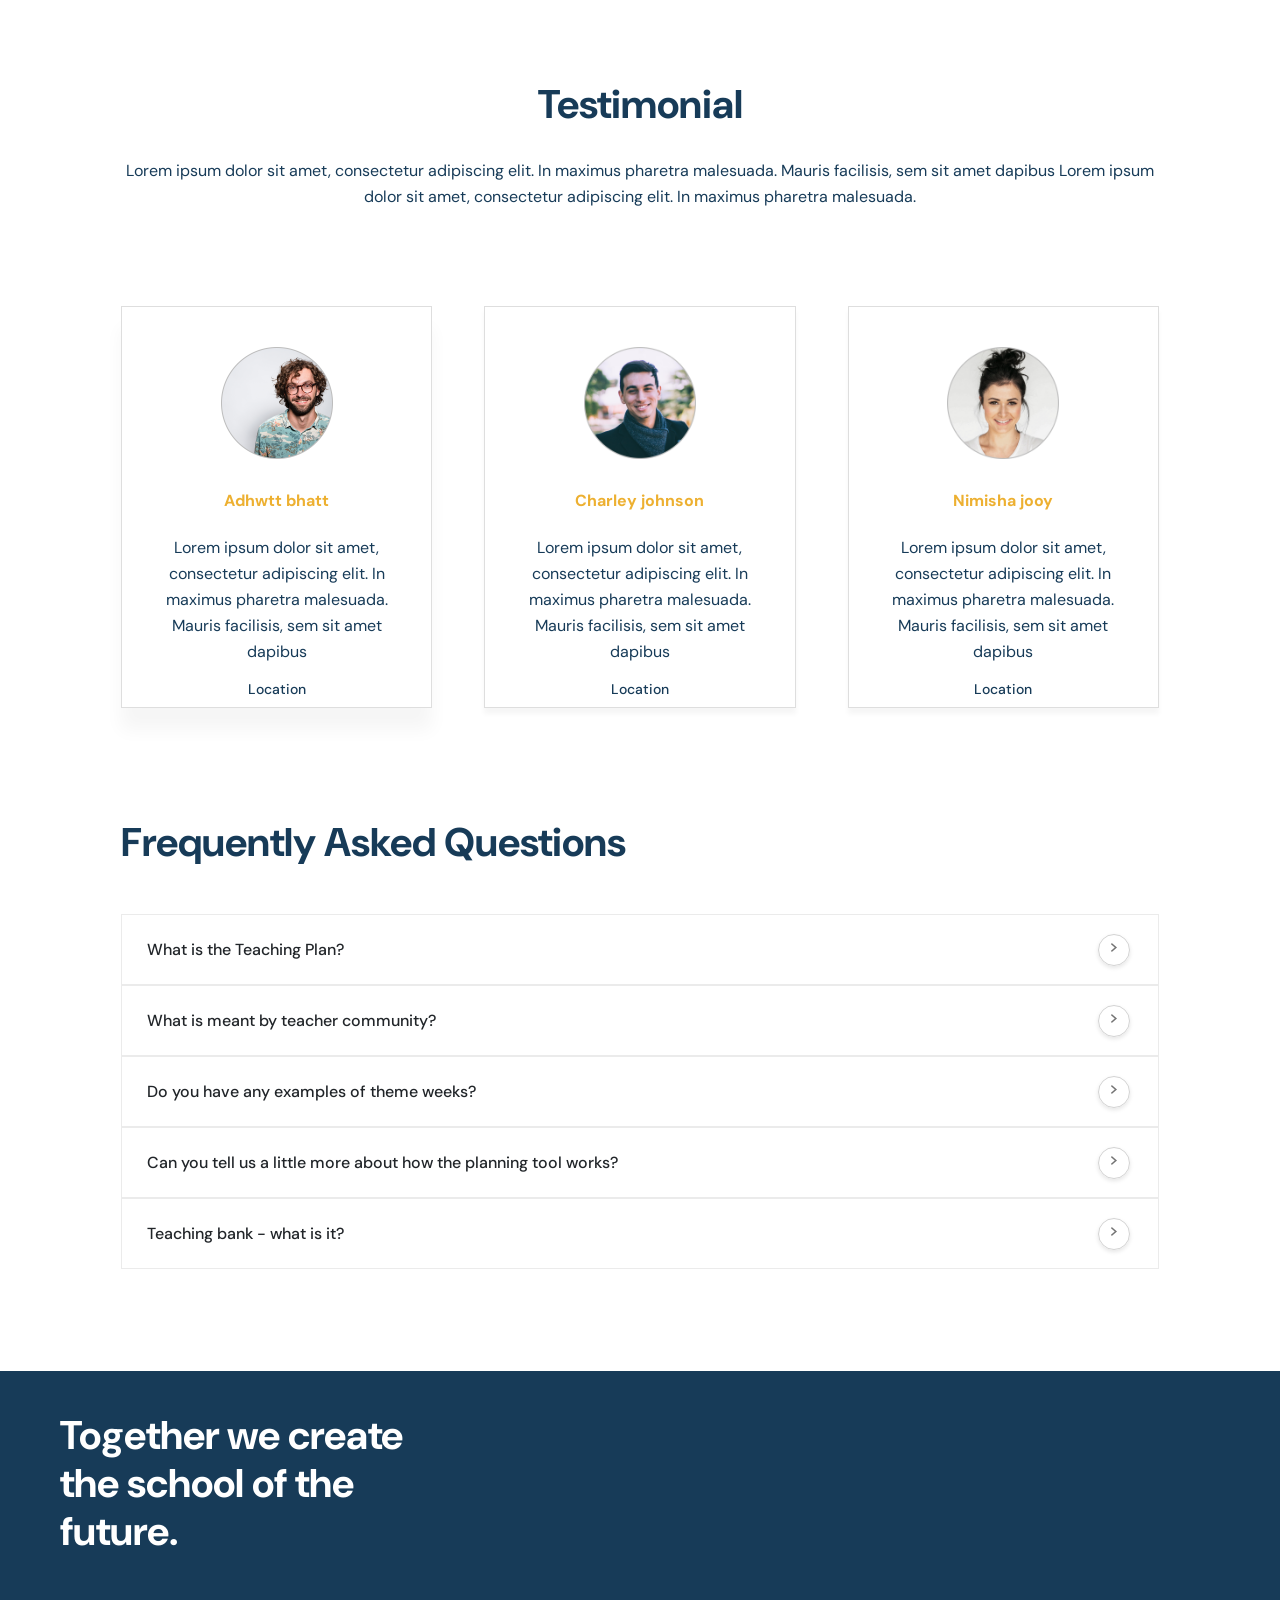
==== commit e410e346: "WIP: Screen 7 Figma 1" ====
--- a/html/index.html
+++ b/html/index.html
@@ -646,7 +646,146 @@
                 </div>
             </div>
         </div> -->
-    <!-- Bootstrap CDN -->
+        
+        <!-- Testimonial -->
+        <div class="testimonial-section">
+            <div class="testimonial-container">
+                <div class="testimonial-header">
+                    <h1 class="testimonial-header-text"> 
+                        Testimonial
+                    </h1>
+                    <p class="testimonial-header-description">
+                        Lorem ipsum dolor sit amet, consectetur adipiscing elit. In maximus pharetra malesuada. Mauris facilisis, sem sit amet dapibus Lorem ipsum dolor sit amet, consectetur adipiscing elit. In maximus pharetra malesuada.
+                    </p>   
+                </div>
+                <div class="testimonial-body">
+                    <div class="testimonial-body-card shaded">
+                        <div class="testimonial-body-card-img">
+                            <img src="../assets/images/cover.png" alt="cover">
+                        </div>
+                        <div class="testimonial-body-card-text">
+                            <h1 class="testimonial-body-card-text-heading">
+                                Adhwtt bhatt
+                            </h1>
+                            <p class="testimonial-body-card-text-description">
+                                Lorem ipsum dolor sit amet, consectetur adipiscing elit. In maximus pharetra malesuada. Mauris facilisis, sem sit amet dapibus
+                            </p>
+                            <p class="testimonial-body-card-text-location"> 
+                                Location
+                            </p>
+                        </div>
+                    </div>
+                    <div class="testimonial-body-card">
+                        <div class="testimonial-body-card-img">
+                            <img src="../assets/images/cover_1.png" alt="cover">
+                        </div>
+                        <div class="testimonial-body-card-text">
+                            <h1 class="testimonial-body-card-text-heading">
+                                Charley johnson
+                            </h1>
+                            <p class="testimonial-body-card-text-description">
+                                Lorem ipsum dolor sit amet, consectetur adipiscing elit. In maximus pharetra malesuada. Mauris facilisis, sem sit amet dapibus
+                            </p>
+                            <p class="testimonial-body-card-text-location"> 
+                                Location
+                            </p>
+                        </div>
+                    </div>
+                    <div class="testimonial-body-card">
+                        <div class="testimonial-body-card-img">
+                            <img src="../assets/images/cover_2.png" alt="cover">
+                        </div>
+                        <div class="testimonial-body-card-text">
+                            <h1 class="testimonial-body-card-text-heading">
+                                Nimisha jooy
+                            </h1>
+                            <p class="testimonial-body-card-text-description">
+                                Lorem ipsum dolor sit amet, consectetur adipiscing elit. In maximus pharetra malesuada. Mauris facilisis, sem sit amet dapibus
+                            </p>
+                            <p class="testimonial-body-card-text-location"> 
+                                Location
+                            </p>
+                        </div>
+                    </div>
+                </div>
+                <div class="testimonial-faq">
+                    <h1 class="testimonial-faq-heading bold">
+                        frequently asked questions
+                    </h1>
+                    <div class="faq-container">
+                        <div class="faq-card">
+                            <div class="faq-card-question">
+                                What is the Teaching Plan?
+                            </div>
+                            <a class="faq-card-button">
+                                <div class="faq-card-button-img">
+                                    <img src="../assets/images/dashicons_arrow-down-alt2.png" alt="arrow">
+                                </div>
+                            </a>
+                        </div>
+                        <div class="faq-card">
+                            <div class="faq-card-question">
+                                What is meant by teacher community?
+                            </div>
+                            <a class="faq-card-button">
+                                <div class="faq-card-button-img">
+                                    <img src="../assets/images/dashicons_arrow-down-alt2.png" alt="arrow">
+                                </div>
+                            </a>
+                        </div>
+                        <div class="faq-card" id="answer3">
+                            <div class="faq-card-question">
+                                Do you have any examples of theme weeks?
+                            </div>
+                            <a href="#answer3" class="faq-card-button">
+                                <div class="faq-card-button-img">
+                                    <img src="../assets/images/dashicons_arrow-down-alt2.png" alt="arrow">
+                                </div>
+                            </a>
+                            <div class="faq-card-answer">
+                                There are many exciting themes that are under production. At the junior level, there will be theme weeks about, among other things, Astrid Lindgren, bumblebees, dinosaurs and extinct animals, "My Godfather and I" and many other great themes.
+                                At intermediate level, many weeks are also ready - including Harry Potter, Roald Dahl, outer space, literature week and "Leaving traces".
+                                The youth level will have theme weeks such as "Creator Week", "Dystopia; When democracy fails", "Fantasy", "Election year 2021", "International week" and "My talent".
+                            </div>
+                        </div>
+                        <div class="faq-card">
+                            <div class="faq-card-question">
+                                Can you tell us a little more about how the planning tool works?
+                            </div>
+                            <a class="faq-card-button">
+                                <div class="faq-card-button-img">
+                                    <img src="../assets/images/dashicons_arrow-down-alt2.png" alt="arrow">
+                                </div>
+                            </a>
+                        </div>
+                        <div class="faq-card">
+                            <div class="faq-card-question">
+                                Teaching bank - what is it?
+                            </div>
+                            <a class="faq-card-button">
+                                <div class="faq-card-button-img">
+                                    <img src="../assets/images/dashicons_arrow-down-alt2.png" alt="arrow">
+                                </div>
+                            </a>
+                        </div>
+                    </div>
+                </div>
+            </div>
+            <div class="testimonial-footer">
+                <div class="footer-top-container">
+                    <h1 class="footer-left-text bold">
+                        Together we create the school of the future.
+                    </h1>
+                    <div class="footer-right-text">
+                    
+                    </div>
+                </div>
+                <div class="footer-divider-img">
+                    <img src="../assets/images/Line 7.png" alt="line">
+                </div>
+            </div>
+        </div>
+        <!-- Bootstrap CDN -->
     <script src="https://cdn.jsdelivr.net/npm/bootstrap@5.3.3/dist/js/bootstrap.bundle.min.js"></script>
     </body> 
 </html>
--- a/assets/css/style.css
+++ b/assets/css/style.css
@@ -12,6 +12,16 @@
     margin:0;
     padding: 0;box-sizing: border-box
 }
+
+/* Common Css */
+.bold {
+    font-family: var(--main-font);
+    font-weight: 700;
+    font-size: 40px;
+    line-height: 48px;
+    color: var(--secondary);
+}
+
 /* Header CSS */
 
 .header {
@@ -1080,6 +1090,223 @@
     margin-left: -20px;
 }
 
+/* Testimonial Section */
+.testimonial-section{
+    width: 100%;
+    height: 100%;
+}
+
+.testimonial-container{
+    padding: 80px 121px 102px 121px;
+}
+.testimonial-header{
+    display: flex;
+    flex-direction: column;
+    gap: 30px;
+    align-items: center;
+}
+.testimonial-header-text{
+    font-family: var(--main-font);
+    font-weight: 700;
+    font-size: 40px;
+    line-height: 48px;
+    text-align: center;
+    color: var(--secondary);
+    margin: 0;
+}
+.testimonial-header-description{
+    font-family: var(--main-font);
+    font-weight: 400;
+    font-size: 22px;
+    line-height: 36px;
+    text-align: center;
+    color: var(--secondary);
+}
+.testimonial-header-description{
+    font-family: var(--main-font);
+    font-weight: 400;
+    font-size: 16px;
+    line-height: 26px;
+    text-align: center;
+    color: var(--secondary);
+    max-width: 1039px;
+    width: 100%;
+}
+.testimonial-body{
+    display: flex;
+    gap: 52px;
+    margin-top: 80px;
+    justify-content: center;
+}
+.testimonial-body-card{
+    display: flex;
+    flex-direction: column;
+    gap: 30px;
+    align-items: center;
+    padding: 40px 35px;
+    box-shadow: 0px 6px 5px 0px rgba(0, 0, 0, 0.04); 
+    border: 1px solid #DEDEDE;
+    max-width: 366px;
+    width: 100%;
+    height: 402px;
+}
+.shaded {
+    box-shadow: 0px 22px 17px 0px rgba(0, 0, 0, 0.04); 
+
+}
+.testimonial-body-card-img{
+    max-width: 112px;
+    height: 112px;
+}
+.testimonial-body-card-img img{
+    width: 100%;
+    height: 100%;
+}
+.testimonial-body-card-text{
+    display: flex;
+    flex-direction: column;
+    gap: 14px;
+    align-items: center;
+    padding-bottom: 40px;
+}
+.testimonial-body-card-text-heading{
+    font-family: var(--main-font);
+    font-weight: 700;
+    font-size: 16px;
+    line-height: 24px;
+    text-align: center;
+    color: #EDB031;
+}
+.testimonial-body-card-text-description{
+    font-family: var(--main-font);
+    font-weight: 400;
+    font-size: 16px;
+    line-height: 26px;
+    text-align: center;
+    color: var(--secondary);
+    max-width: 310px;
+    width: 100%;
+    margin: 0;
+}
+.testimonial-body-card-text-location{
+    font-family: var(--main-font);
+    font-weight: 500;
+    font-size: 14px;
+    line-height: 24 px;
+    text-align: center;
+    color: var(--secondary);
+}
+.testimonial-faq{
+    display: flex;
+    flex-direction: column;
+    gap: 40px;
+    margin-top: 110px;
+}
+.testimonial-faq-heading{
+    text-transform: capitalize;
+}
+.faq-container{
+    display: flex;
+    flex-direction: column;
+}
+.faq-card{
+    display: grid;
+    align-items: center;
+    padding: 0px 28px 0px 25px;
+    border : 1px solid #EBEBEB;
+    grid-template-columns: auto auto;
+    grid-template-rows: 69px;
+}
+.faq-card-question{
+    text-align: center;
+    font-family: var(--main-font);
+    font-weight: 500;
+    font-size: 16px;
+    line-height: 24px;
+    grid-column: 1;
+    grid-row: 1;
+    justify-self: flex-start;
+}
+.faq-card-button{
+    max-width: 32px;
+    height: 32px;
+    width: 100%;
+    border: 1px solid #D3D3D3;
+    box-shadow: 0px 2px 4px 0px rgba(0, 0, 0, 0.1);
+    border-radius: 30px;
+    grid-column: 2;
+    grid-row: 1;
+    justify-self: flex-end;
+}
+.faq-card-button-img{
+    width: 6px;
+    height: 9px;
+    margin: 0 auto;
+}
+.faq-card-button-img img{
+    width: 100%;
+    height: 100%;
+}
+.faq-card-button:hover{
+    cursor: pointer;
+}
+.faq-card-answer{
+    display: none;
+}
+
+.faq-card:target .faq-card-answer{
+    display: block;
+}
+.faq-card:target #answer3{
+    grid-template-columns: auto auto;
+    grid-template-rows: 69px auto;
+}
+.faq-card:target .faq-card-question{
+    grid-column: 1;
+    grid-row: 1;
+    font-size: 14px;
+    line-height: 28px;
+    font-weight: 500;
+}
+.faq-card:target .faq-card-button{
+    grid-column: 2;
+    grid-row: 1;
+    background-color: #EDB031;
+}
+.faq-card:target .faq-card-button-img{
+    transform: rotate(-90deg);
+    transition: transform 0.3s ease;
+    margin: 0 auto;
+    width: 6px;
+    height: 9px;
+}
+.faq-card:target .faq-card-answer{
+    padding: 0px 48px 0px 35px;
+    grid-column: 1/span 2;
+    grid-row: 2;
+    font-family: var(--main-font);
+    font-weight: 400;
+    font-size: 16px;
+    line-height: 26px;
+    color: #000000;
+}   
+.testimonial-footer{
+    display: flex;
+    flex-direction: column;
+    gap:20px;
+    background-color:var(--secondary);
+}
+.footer-top-container{
+    display: flex;
+    gap:19px;
+    padding: 40px 47px 0px 60px;
+}
+.footer-left-text{
+    text-align: left;
+    color: #FFFFFF;
+    max-width: 385px;
+    width: 100%;
+}
 /* Responsive CSS */
 
 @media screen and (max-width : 480px) { 
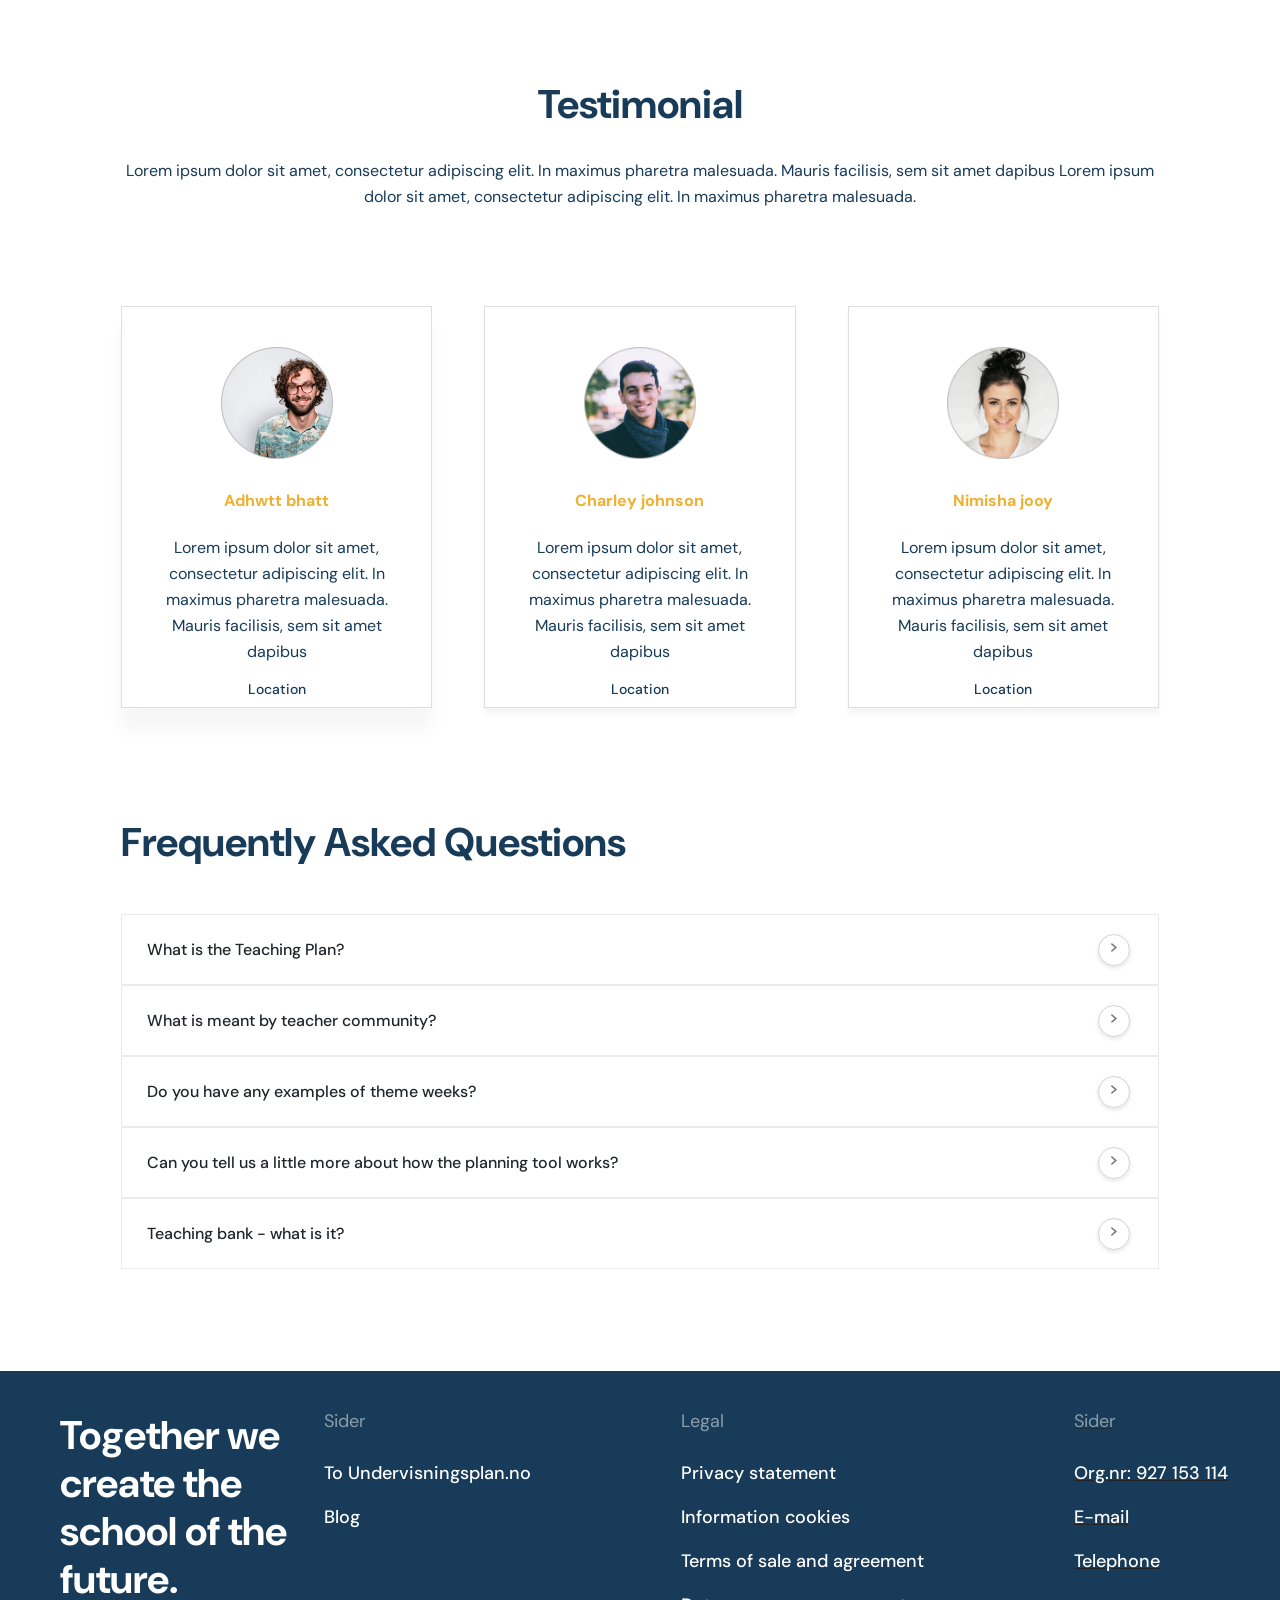
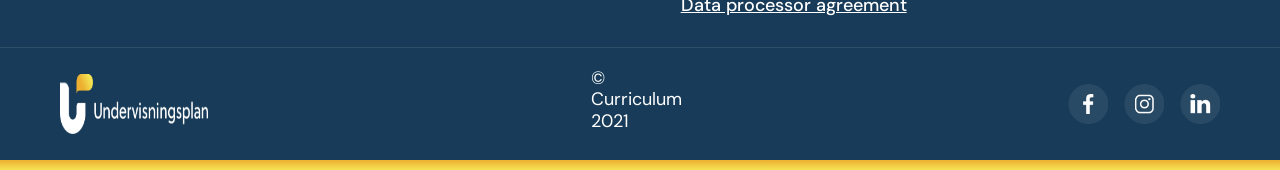
==== commit 2ec43849: "WIP: Responsive for footer" ====
--- a/html/index.html
+++ b/html/index.html
@@ -9,7 +9,7 @@
         <link rel="icon" href="../assets/images/Group.png">
         <link href="https://cdn.jsdelivr.net/npm/bootstrap@5.3.3/dist/css/bootstrap.min.css" rel="stylesheet" />
         <link rel="stylesheet" href="../assets/css/style.css">
-        <link rel="preload" href="../assets/fonts/DMSans-9ptRegular.woff2" as="font" type="font/woff2" crossorigin>
+        <!-- <link rel="preload" href="../assets/fonts/DMSans-9ptRegular.woff2" as="font" type="font/woff2" crossorigin> -->
     </head>
     <body>
         <!-- <header class="header">
@@ -777,11 +777,73 @@
                         Together we create the school of the future.
                     </h1>
                     <div class="footer-right-text">
-                    
-                    </div>
-                </div>
-                <div class="footer-divider-img">
-                    <img src="../assets/images/Line 7.png" alt="line">
+                        <div class="footer-sider">
+                            <h2 class="footer-sider-text text-400">
+                                Sider
+                            </h2>
+                            <p class="footer-sider-description text-500">
+                                To Undervisningsplan.no
+                            </p>
+                            <p class="footer-sider-description text-500">
+                                Blog
+                            </p>
+                        </div>
+                        <div class="footer-legal">
+                            <h2 class="footer-sider-text text-400">
+                                Legal
+                            </h2>
+                            <div>
+                                <p class="footer-sider-description text-500">
+                                    Privacy statement
+                                </p>
+                                <p class="footer-sider-description text-500">
+                                    Information cookies
+                                </p>
+                                <p class="footer-sider-description text-500">
+                                    Terms of sale and agreement
+                                </p>
+                                <a class="footer-sider-description text-500">
+                                    Data processor agreement
+                                </a>
+                            </div>
+                        </div>
+                        <div class="footer-contact">
+                            <h2 class="footer-sider-text text-400">
+                                Sider
+                            </h2>
+                            <p class="footer-sider-description text-500">
+                                Org.nr: 927 153 114
+                            </p>
+                            <p class="footer-sider-description text-500">
+                                E-mail
+                            </p>
+                            <p class="footer-sider-description text-500">
+                                Telephone
+                            </p>
+                        </div>
+                    </div>
+                </div>
+                <div class="footer-bottom-container">
+                    <div class="footer-bottom-logo">
+                        <img src="../assets/images/footer_logo.png" alt="logo">
+                    </div>
+                    <h2 class="footer-curriculum-text">
+                        © Curriculum 2021
+                    </h2>
+                    <div class="footer-social-media">
+                        <div class="footer-social-media-img">
+                            <img src="../assets/images/facebook.png" alt="facebook">
+                        </div>
+                        <div class="footer-social-media-img">
+                            <img src="../assets/images/instagram.png" alt="facebook">
+                        </div>
+                        <div class="footer-social-media-img">
+                            <img src="../assets/images/linkdin.png" alt="facebook">
+                        </div>
+                    </div>
+                </div>
+                <div class="footer-gradient">
+
                 </div>
             </div>
         </div>
--- a/assets/css/style.css
+++ b/assets/css/style.css
@@ -19,6 +19,19 @@
     font-weight: 700;
     font-size: 40px;
     line-height: 48px;
+    color: var(--secondary);
+}
+.text-400 {
+    font-family: var(--main-font);
+    font-weight: 400;
+    font-size: 18px;
+    color: var(--secondary);
+}
+.text-500 {
+    font-family: var(--main-font);
+    font-weight: 500;
+    font-size: 18px;
+    line-height: 44px;
     color: var(--secondary);
 }
 
@@ -1297,17 +1310,102 @@
     background-color:var(--secondary);
 }
 .footer-top-container{
-    display: flex;
-    gap:19px;
-    padding: 40px 47px 0px 60px;
+    display: grid;
+    gap: 19px;
+    padding: 40px 47px 20px 60px;
+    grid-template-columns: auto auto;
+    border-bottom: 1px solid rgba(255, 255, 255, 0.1);
 }
 .footer-left-text{
     text-align: left;
     color: #FFFFFF;
-    max-width: 385px;
-    width: 100%;
+    max-width: 229px;
+    width: 100%;
+}
+.footer-bottom-container{
+    padding: 0px 60px;
+    display: flex;
+    gap: 383px;
+    align-items: center;
+    justify-content: space-between;
+}
+.footer-bottom-logo{
+    width: 240px;
+    height: 60px;
+}
+.footer-bottom-logo img{
+    width: 100%;
+    height: 100%;
+}
+.footer-curriculum-text{
+    font-family: var(--main-font);
+    font-weight: 400;
+    font-size: 18px;
+    color: #FFFFFF;
+}
+.footer-social-media{
+    display: flex;
+    gap:16px;
+    align-items: center;
 }
 /* Responsive CSS */
+.footer-social-media-img{
+    width: 40px;
+    height: 40px;
+}
+.footer-social-media-img img{
+    width: 100%;
+    height: 100%;
+}
+.footer-gradient{
+    height: 10px;
+    width: 100%;
+    background: linear-gradient(rgba(237, 176, 49, 1),rgba(244, 227, 83, 1));
+}
+.footer-right-text{
+    display: grid;
+    max-width: 929px;
+    width: 100%;
+    grid-template-columns: auto auto auto;
+    gap: 145px;
+    grid-template-rows: auto;
+}
+.footer-sider{
+    max-width: 214px;
+    width: 100%;
+    max-height: 129px;
+    height: 100%;
+}
+.footer-sider-text{
+    color: #FFFFFF;
+    opacity: 50%;
+    font-size: 18px;
+    margin-bottom: 18px;
+}
+.footer-sider-description{
+    color: #FFFFFF;
+    margin: 0;
+}
+.footer-legal{
+    max-width: 256px;
+    width: 100%;
+    max-height: 217px;
+    height: 100%;
+}
+.margin-legal{
+    margin-left: 153px;
+}
+.margin-contact{
+    margin-left: 145px;
+}
+.footer-contact{
+    max-width: 158px;
+    width: 100%;
+}
+.footer-contact{
+    text-decoration: underline;
+}
+
 
 @media screen and (max-width : 480px) { 
     /* Header CSS */
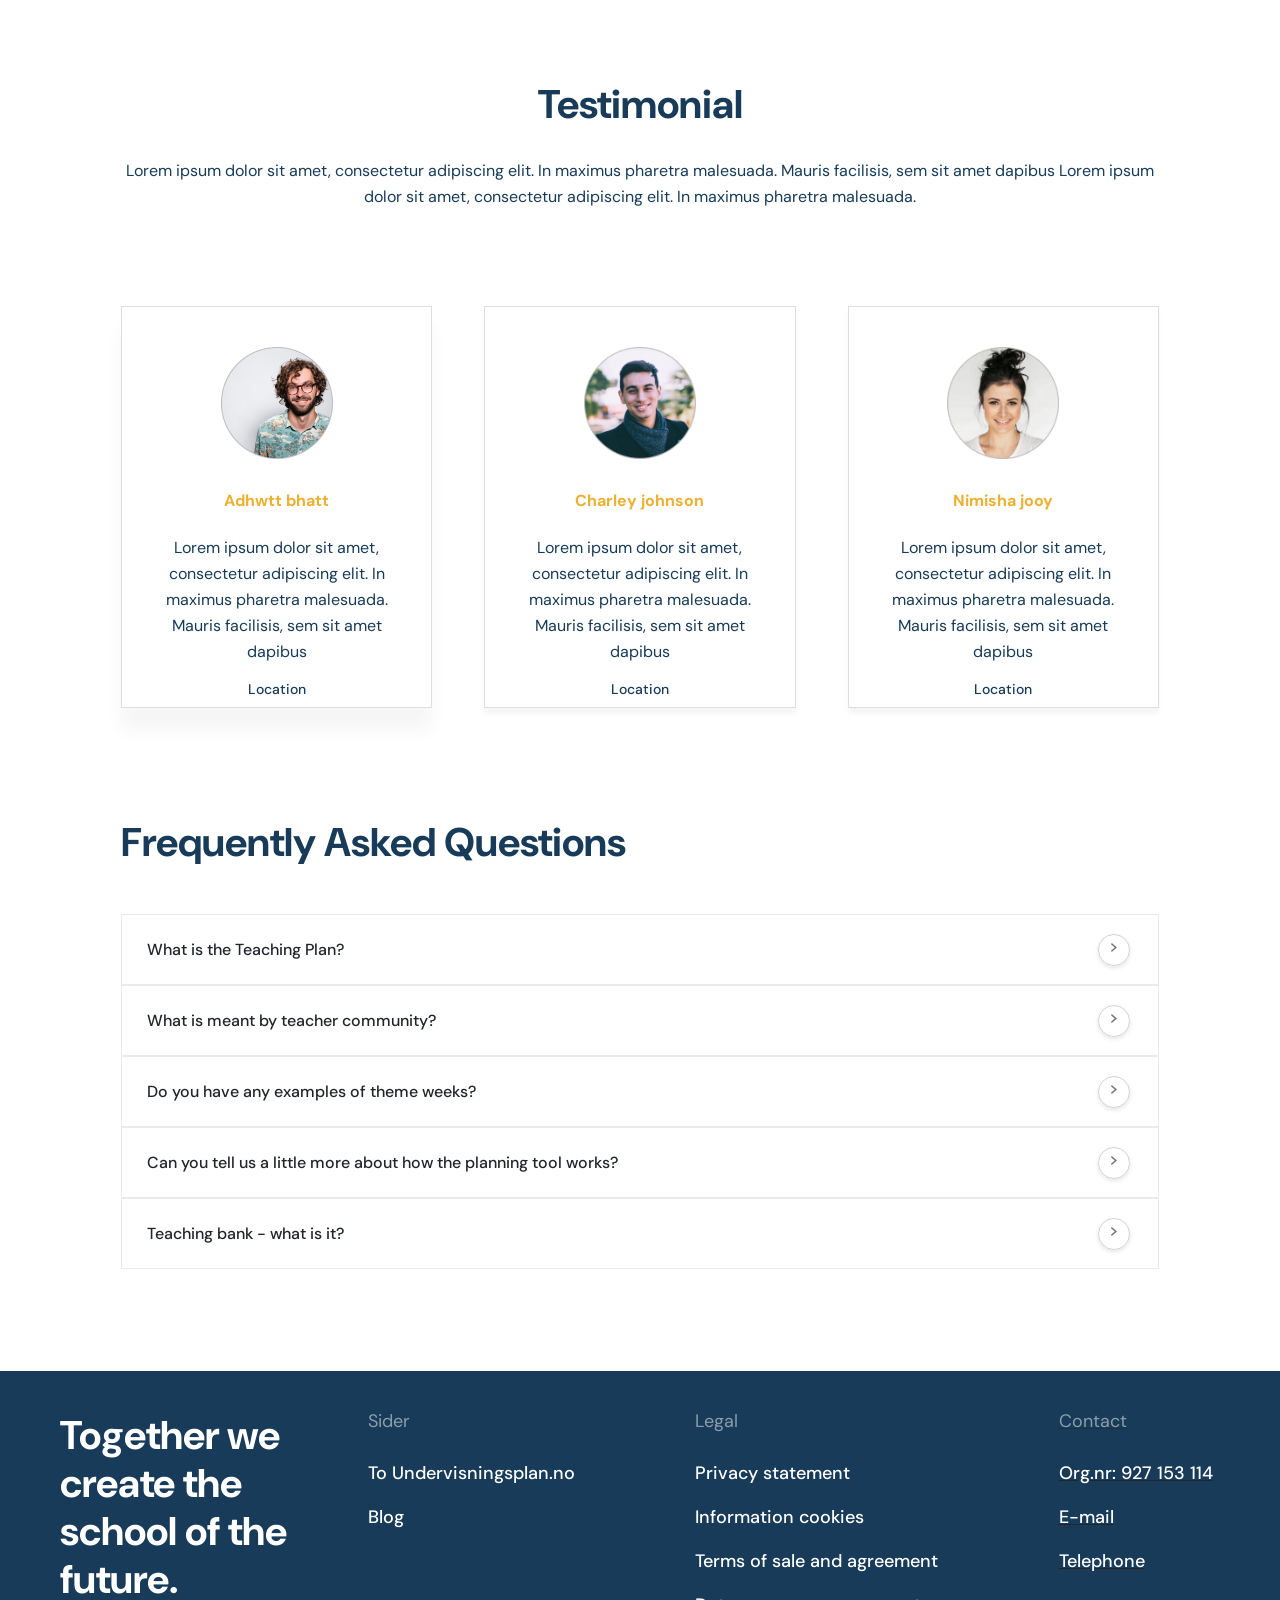
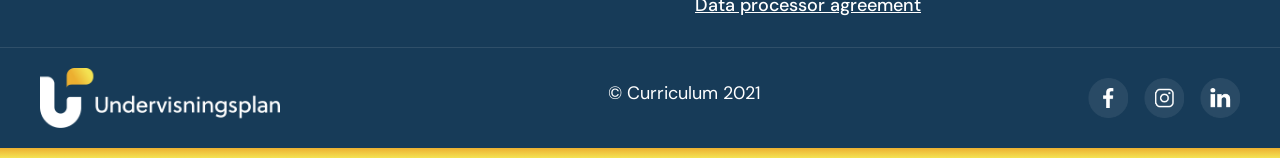
==== commit 268f4f32: "Completed the last section with responsive" ====
--- a/html/index.html
+++ b/html/index.html
@@ -809,7 +809,7 @@
                         </div>
                         <div class="footer-contact">
                             <h2 class="footer-sider-text text-400">
-                                Sider
+                                Contact
                             </h2>
                             <p class="footer-sider-description text-500">
                                 Org.nr: 927 153 114
--- a/assets/css/style.css
+++ b/assets/css/style.css
@@ -1250,15 +1250,17 @@
     grid-column: 2;
     grid-row: 1;
     justify-self: flex-end;
+    display: grid;
+    justify-content: center;
 }
 .faq-card-button-img{
     width: 6px;
     height: 9px;
-    margin: 0 auto;
 }
 .faq-card-button-img img{
     width: 100%;
     height: 100%;
+    transition: transform 0.3s ease;
 }
 .faq-card-button:hover{
     cursor: pointer;
@@ -1277,7 +1279,7 @@
 .faq-card:target .faq-card-question{
     grid-column: 1;
     grid-row: 1;
-    font-size: 14px;
+    font-size: 16px;
     line-height: 28px;
     font-weight: 500;
 }
@@ -1285,11 +1287,10 @@
     grid-column: 2;
     grid-row: 1;
     background-color: #EDB031;
+    align-items: center;
 }
 .faq-card:target .faq-card-button-img{
     transform: rotate(-90deg);
-    transition: transform 0.3s ease;
-    margin: 0 auto;
     width: 6px;
     height: 9px;
 }
@@ -1302,7 +1303,10 @@
     font-size: 16px;
     line-height: 26px;
     color: #000000;
-}   
+}  
+.faq-card:target #answer3{
+    background-color: #EBEBEB;
+} 
 .testimonial-footer{
     display: flex;
     flex-direction: column;
@@ -1313,7 +1317,7 @@
     display: grid;
     gap: 19px;
     padding: 40px 47px 20px 60px;
-    grid-template-columns: auto auto;
+    grid-template-columns: 0.25fr 0.75fr;
     border-bottom: 1px solid rgba(255, 255, 255, 0.1);
 }
 .footer-left-text{
@@ -1348,7 +1352,6 @@
     gap:16px;
     align-items: center;
 }
-/* Responsive CSS */
 .footer-social-media-img{
     width: 40px;
     height: 40px;
@@ -1406,7 +1409,7 @@
     text-decoration: underline;
 }
 
-
+/* Responsive CSS */
 @media screen and (max-width : 480px) { 
     /* Header CSS */
     .header{
@@ -1566,6 +1569,35 @@
     }
     .whats-happening-right-content {
         max-width: 90vw;
+    }
+
+    /* Footer section CSS */
+    .testimonial-container{
+        padding: 50px 20px;
+    }
+    .testimonial-body{
+        flex-direction: column;
+        align-items: center;
+    }
+    .faq-card{
+        grid-template-columns: 240px auto;
+    }
+    .faq-card:target .faq-card-answer{
+        padding: 0px 20px 10px 20px;
+    }
+    .footer-top-container{
+        padding: 20px;
+        grid-template-columns: auto;
+        grid-template-rows: auto auto;
+    }
+    .footer-right-text{
+        grid-template-columns: auto;
+        grid-template-rows: auto auto auto;
+        gap:45px
+    }
+    .footer-bottom-container{
+        flex-direction: column;
+        gap:20px;
     }
 }
 @media (min-width : 480px) and (max-width : 767px) {
@@ -1721,6 +1753,35 @@
     .whats-happening-right-content {
         max-width: 90vw;
     }
+
+    /* Footer section CSS */
+    .testimonial-container{
+        padding: 50px 20px;
+    }
+    .testimonial-body{
+        flex-direction: column;
+        align-items: center;
+    }
+    .faq-card{
+        grid-template-columns: 0.90fr 0.10fr;
+    }
+    .faq-card:target .faq-card-answer{
+        padding: 0px 20px 10px 20px;
+    }
+    .footer-top-container{
+        padding: 20px;
+        grid-template-columns: auto;
+        grid-template-rows: auto auto;
+    }
+    .footer-right-text{
+        grid-template-columns: auto;
+        grid-template-rows: auto auto auto;
+        gap:45px
+    }
+    .footer-bottom-container{
+        flex-direction: column;
+        gap:20px;
+    }
         
 }
 @media (min-width : 768px) and (max-width:991px) {
@@ -1848,6 +1909,29 @@
     .whats-happening-img-container{
         padding-bottom: 48px;
     }
+    .footer-top-container{
+        padding: 20px;
+    }
+    .footer-right-text{
+        gap: 24px;
+    }
+    .footer-bottom-container{
+        padding: 0px 20px;
+        gap:100px
+    }
+    .footer-sider-description.text-500{
+        font-size: 14px;
+    }
+    .footer-left-text.bold{
+        font-size: 30px;
+    }
+    .testimonial-container{
+        padding: 20px;
+    }
+    .testimonial-body-card{
+        gap:10px;
+        padding: 10px 10px;
+    }
 }
 @media (min-width : 992px) and (max-width:1248px) {
 
@@ -1901,12 +1985,28 @@
     .founder-content{
         width: 70%;
     }
+    .footer-right-text{
+        gap: 24px;
+    }
+    .footer-bottom-container{
+        padding: 0px 40px;
+        gap:100px
+    }
 
     
 }
-@media screen and (min-width: 1249px) {
+@media (min-width : 1249px) and (max-width: 1320px) {
     .about-section{
         padding: 40px;
     }
-    
-}+    .footer-right-text{
+        gap: 95px;
+    }
+    .footer-right-text{
+        gap: 100px;
+    }
+    .footer-bottom-container{
+        padding: 0px 40px;
+        gap:100px
+    }
+}   
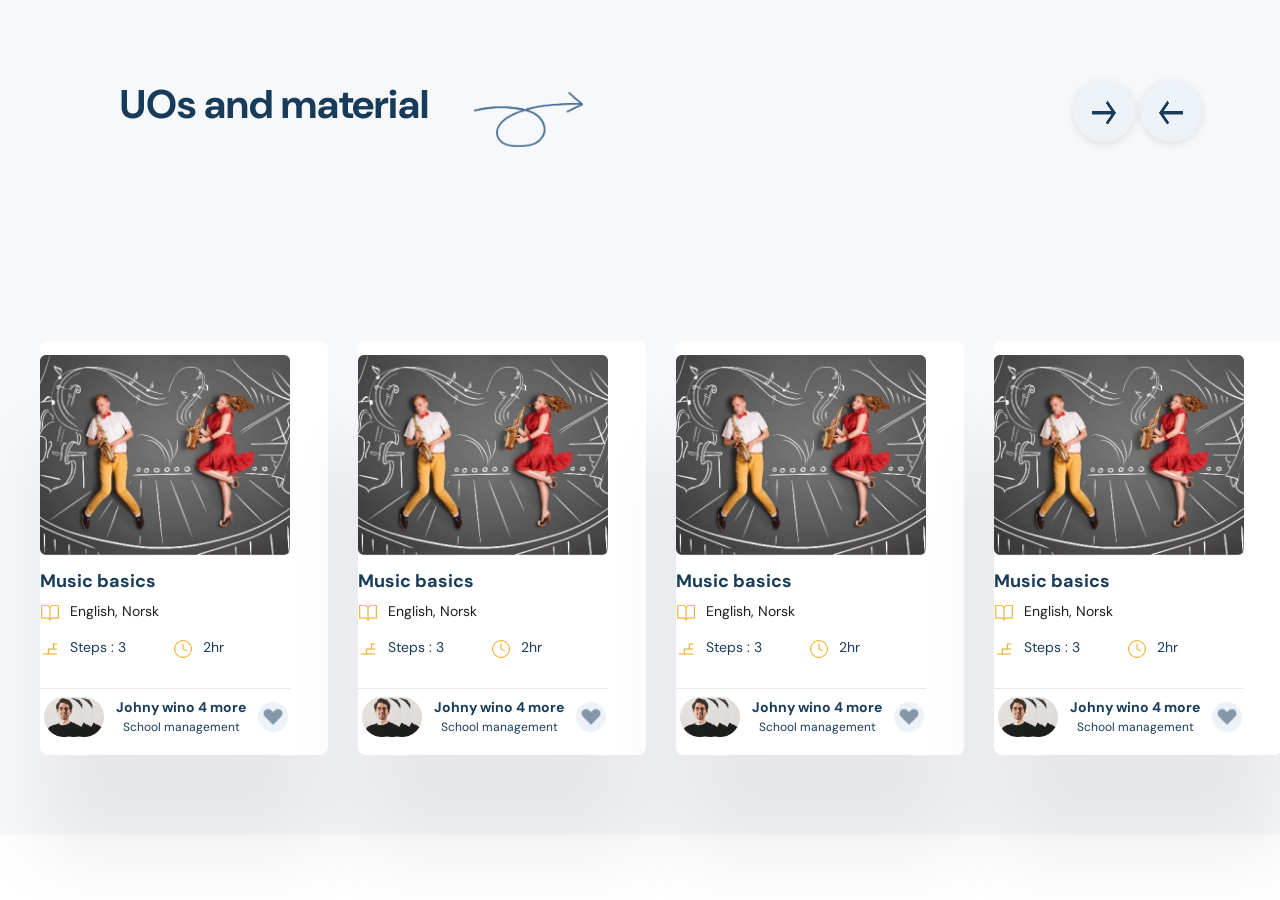
==== commit 9bb765ca: "Fixed the section 6 css with responsive" ====
--- a/html/index.html
+++ b/html/index.html
@@ -423,19 +423,21 @@
         </div> -->
 
         <!-- UOS And Material Section -->
-        <!-- <div class="uos-and-material-section">
+        <div class="uos-and-material-section">
             <div class="uos-and-material-container">
-                <h1 class="uos-and-material-heading">
-                    UOs and material
-                </h1>
-                <div class="right-content-img">
-                    <img src="../assets/images/Group_right.png" alt="right-content-img">
+                <div class="uos-and-material-left-content">
+                    <h1 class="uos-and-material-heading">
+                        UOs and material
+                    </h1>                    
+                    <div class="right-content-img">
+                        <img src="../assets/images/Group_right.png" alt="right-content-img">
+                    </div>
                 </div>
                 <div class="uos-carousel-btn-container">
                     <button class="carousel-control-prev uso-carousel-btn" type="button" data-bs-target="#uos-and-material-carousel" data-bs-slide="prev">
-                        <span class="uso-control-prev-icon" aria-hidden="true">
+                        <div class="uso-control-prev-icon" aria-hidden="true">
                             <img src="../assets//images/left_arrow.png" alt="left-arrow">
-                        </span>
+                        </div>
                         <span class="visually-hidden">Previous</span>
                     </button>
                     <button class="carousel-control-next uso-carousel-btn" type="button" data-bs-target="#uos-and-material-carousel" data-bs-slide="next">
@@ -448,7 +450,7 @@
             </div>
 
             <div class="uos-carousel">
-                <div class="basic-english-card">
+                <div class="basic-english-card one">
                     <div class="music-language-img">
                         <img src="../assets/images/Rectangle 4371.png" alt="">
                     </div>
@@ -497,7 +499,7 @@
                         </div>
                     </div>
                 </div>
-                <div class="basic-english-card">
+                <div class="basic-english-card two">
                     <div class="music-language-img">
                         <img src="../assets/images/Rectangle 4371.png" alt="">
                     </div>
@@ -546,7 +548,7 @@
                         </div>
                     </div>
                 </div>
-                <div class="basic-english-card">
+                <div class="basic-english-card three">
                     <div class="music-language-img">
                         <img src="../assets/images/Rectangle 4371.png" alt="">
                     </div>
@@ -595,7 +597,7 @@
                         </div>
                     </div>
                 </div>
-                <div class="basic-english-card">
+                <div class="basic-english-card four">
                     <div class="music-language-img">
                         <img src="../assets/images/Rectangle 4371.png" alt="">
                     </div>
@@ -645,10 +647,10 @@
                     </div>
                 </div>
             </div>
-        </div> -->
+        </div>
         
         <!-- Testimonial -->
-        <div class="testimonial-section">
+        <!-- <div class="testimonial-section">
             <div class="testimonial-container">
                 <div class="testimonial-header">
                     <h1 class="testimonial-header-text"> 
@@ -846,7 +848,7 @@
 
                 </div>
             </div>
-        </div>
+        </div> -->
         <!-- Bootstrap CDN -->
     <script src="https://cdn.jsdelivr.net/npm/bootstrap@5.3.3/dist/js/bootstrap.bundle.min.js"></script>
     </body> 
--- a/assets/css/style.css
+++ b/assets/css/style.css
@@ -485,7 +485,7 @@
     display: flex;
     align-items: center;
     gap: 10px;
-    justify-content: space-between;
+    justify-content: right;
 }
 .avatar-img{
     width: 40px;
@@ -507,6 +507,7 @@
 }
 .avatar-name{
     width: 134px;
+    text-align: center;
 }
 .name {
     font-family: var(--main-font);
@@ -1030,10 +1031,12 @@
 }
 .uos-and-material-container{
     padding: 80px 78px 0px 120px;
-    display: flex;
+    display: grid;
+    grid-template-columns: auto auto;
+    grid-template-rows: auto;
 }
 .right-content-img{
-    width: 109px;
+    max-width: 109px;
     height: 55px;
     margin-top: 12px;
 }
@@ -1043,9 +1046,11 @@
 }
 .uos-carousel{
     padding: 194px 78px 80px 120px;
-    display:flex;
+    display:grid;
     gap: 30px;
     justify-content: center;
+    grid-template-columns: auto auto auto auto;
+    grid-template-rows: auto;
 
 }
 .uos-carousel-btn-container{
@@ -1063,10 +1068,12 @@
     width: 62px;
     height: 62px;
     border-radius: 56px;
-    padding: 20px 40px 21px 40px;
     background-color: #EDF2F7;
     border: none;
     box-shadow: 0 2px 8px rgba(0, 0, 0, 0.1);
+    display: flex;
+    align-items: center;
+    justify-content: center;
 }
 .uso-control-prev-icon,.uso-control-next-icon{
     height: 24px;
@@ -1101,6 +1108,9 @@
 .uos-avata3 {
     z-index: 3;
     margin-left: -20px;
+}
+.uos-and-material-left-content{
+    display: flex;
 }
 
 /* Testimonial Section */
@@ -1571,6 +1581,44 @@
         max-width: 90vw;
     }
 
+    /* UOS and Material */
+    .uos-and-material-container{
+        grid-template-columns: auto;
+        grid-template-rows: auto auto;
+        padding: 50px;
+        align-items: end;
+        row-gap: 50px;
+    }
+    .uos-carousel{
+        grid-template-columns: auto;
+        grid-template-rows: auto auto auto auto;
+        padding: 20px;
+        align-items: center;
+    }
+    .uos-and-material-heading{
+        margin: 0;
+    }
+    .basic-english-card.one{
+        grid-column: 1;
+        grid-row: 1;
+    }
+    .basic-english-card.two{
+        grid-column: 1;
+        grid-row: 2;
+    }
+    .basic-english-card.three{
+        grid-column: 1;
+        grid-row: 3;
+    }
+    .basic-english-card.four{
+        grid-column: 1;
+        grid-row: 4;
+    }
+    .uos-and-material-left-content{
+        align-items: end;
+    }
+
+
     /* Footer section CSS */
     .testimonial-container{
         padding: 50px 20px;
@@ -1738,10 +1786,8 @@
     }
 
     /* What's Happening */
-    /* What's Happening */
     .whats-happening-container{
-        flex-direction: column;
-        
+        flex-direction: column;   
     }
     .whats-happening-left-content{
         width: 90%;
@@ -1752,6 +1798,46 @@
     }
     .whats-happening-right-content {
         max-width: 90vw;
+    }
+
+    /* UOS and Material */
+    .uos-and-material-container{
+        padding: 20px 120px 20px 120px;
+        align-items: end;
+        grid-template-columns: auto;
+        grid-template-rows: auto auto;
+        row-gap: 50px;
+    }
+    .uos-carousel{
+        grid-template-columns: auto;
+        grid-template-rows: auto auto auto auto;
+        padding: 20px;
+        align-items: center;
+    }
+    .uos-and-material-left-content{
+        justify-content: flex-end;
+        grid-column: 1;
+        grid-row: 1;
+    }
+    .uos-carousel-btn-container{
+        grid-column: 1;
+        grid-row: 2
+    }
+    .basic-english-card.one{
+        grid-column: 1;
+        grid-row: 1;
+    }
+    .basic-english-card.two{
+        grid-column: 1;
+        grid-row: 2;
+    }
+    .basic-english-card.three{
+        grid-column: 1;
+        grid-row: 3;
+    }
+    .basic-english-card.four{
+        grid-column: 1;
+        grid-row: 4;
     }
 
     /* Footer section CSS */
@@ -1932,6 +2018,34 @@
         gap:10px;
         padding: 10px 10px;
     }
+
+    /* UOS and Material CSS */
+    .uos-and-material-container{
+        padding: 79px 78px 0px 80px;
+    }
+    .uos-carousel{
+        grid-template-columns: auto auto;
+        grid-template-rows: auto auto;
+        padding: 20px;
+        align-items: center;
+    }
+    .basic-english-card.one{
+        grid-column: 1;
+        grid-row: 1;
+    }
+    .basic-english-card.two{
+        grid-column: 2;
+        grid-row: 1;
+    }
+    .basic-english-card.three{
+        grid-column: 1;
+        grid-row: 2;
+    }
+    .basic-english-card.four{
+        grid-column: 2;
+        grid-row: 2;
+    }
+
 }
 @media (min-width : 992px) and (max-width:1248px) {
 
@@ -1993,6 +2107,29 @@
         gap:100px
     }
 
+    /* UOS and Material CSS */
+    .uos-carousel{
+        grid-template-columns: auto auto;
+        grid-template-rows: auto auto;
+        padding: 20px;
+        align-items: center;
+    }
+    .basic-english-card.one{
+        grid-column: 1;
+        grid-row: 1;
+    }
+    .basic-english-card.two{
+        grid-column: 2;
+        grid-row: 1;
+    }
+    .basic-english-card.three{
+        grid-column: 1;
+        grid-row: 2;
+    }
+    .basic-english-card.four{
+        grid-column: 2;
+        grid-row: 2;
+    }
     
 }
 @media (min-width : 1249px) and (max-width: 1320px) {
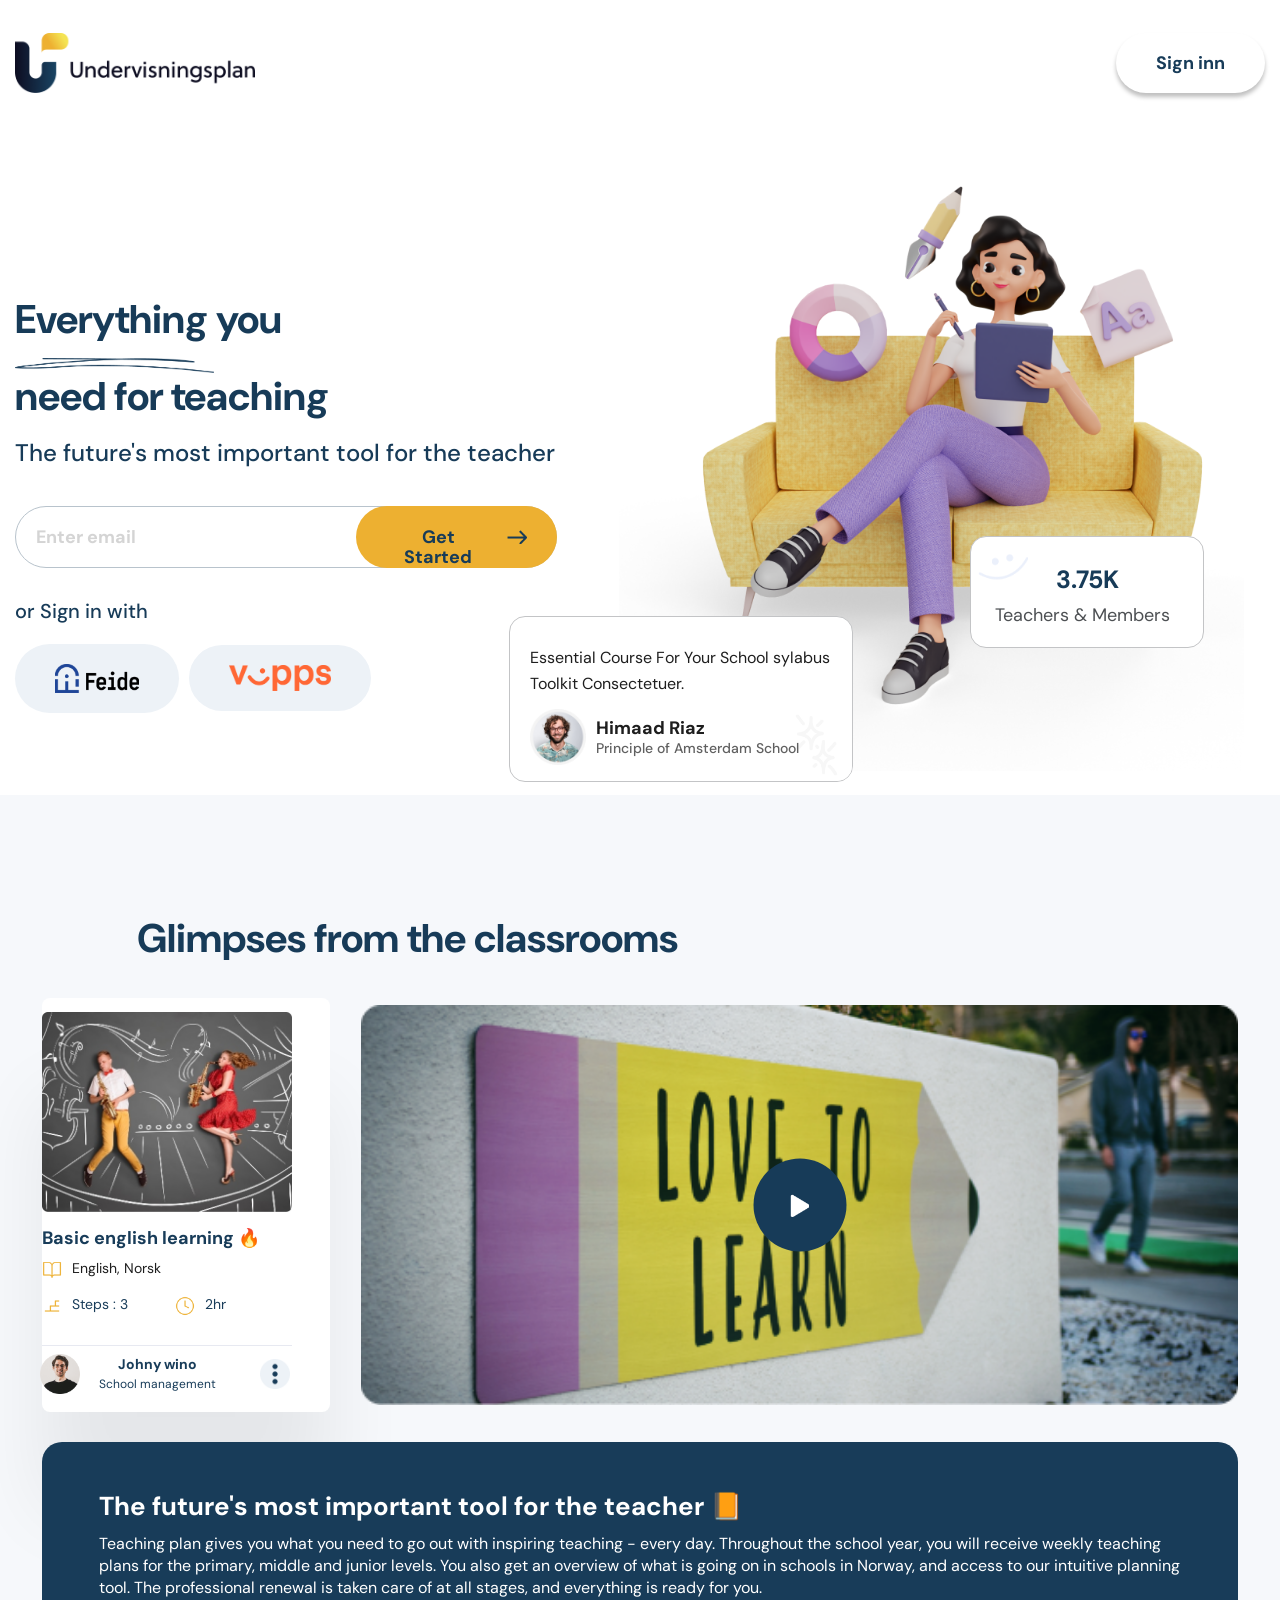
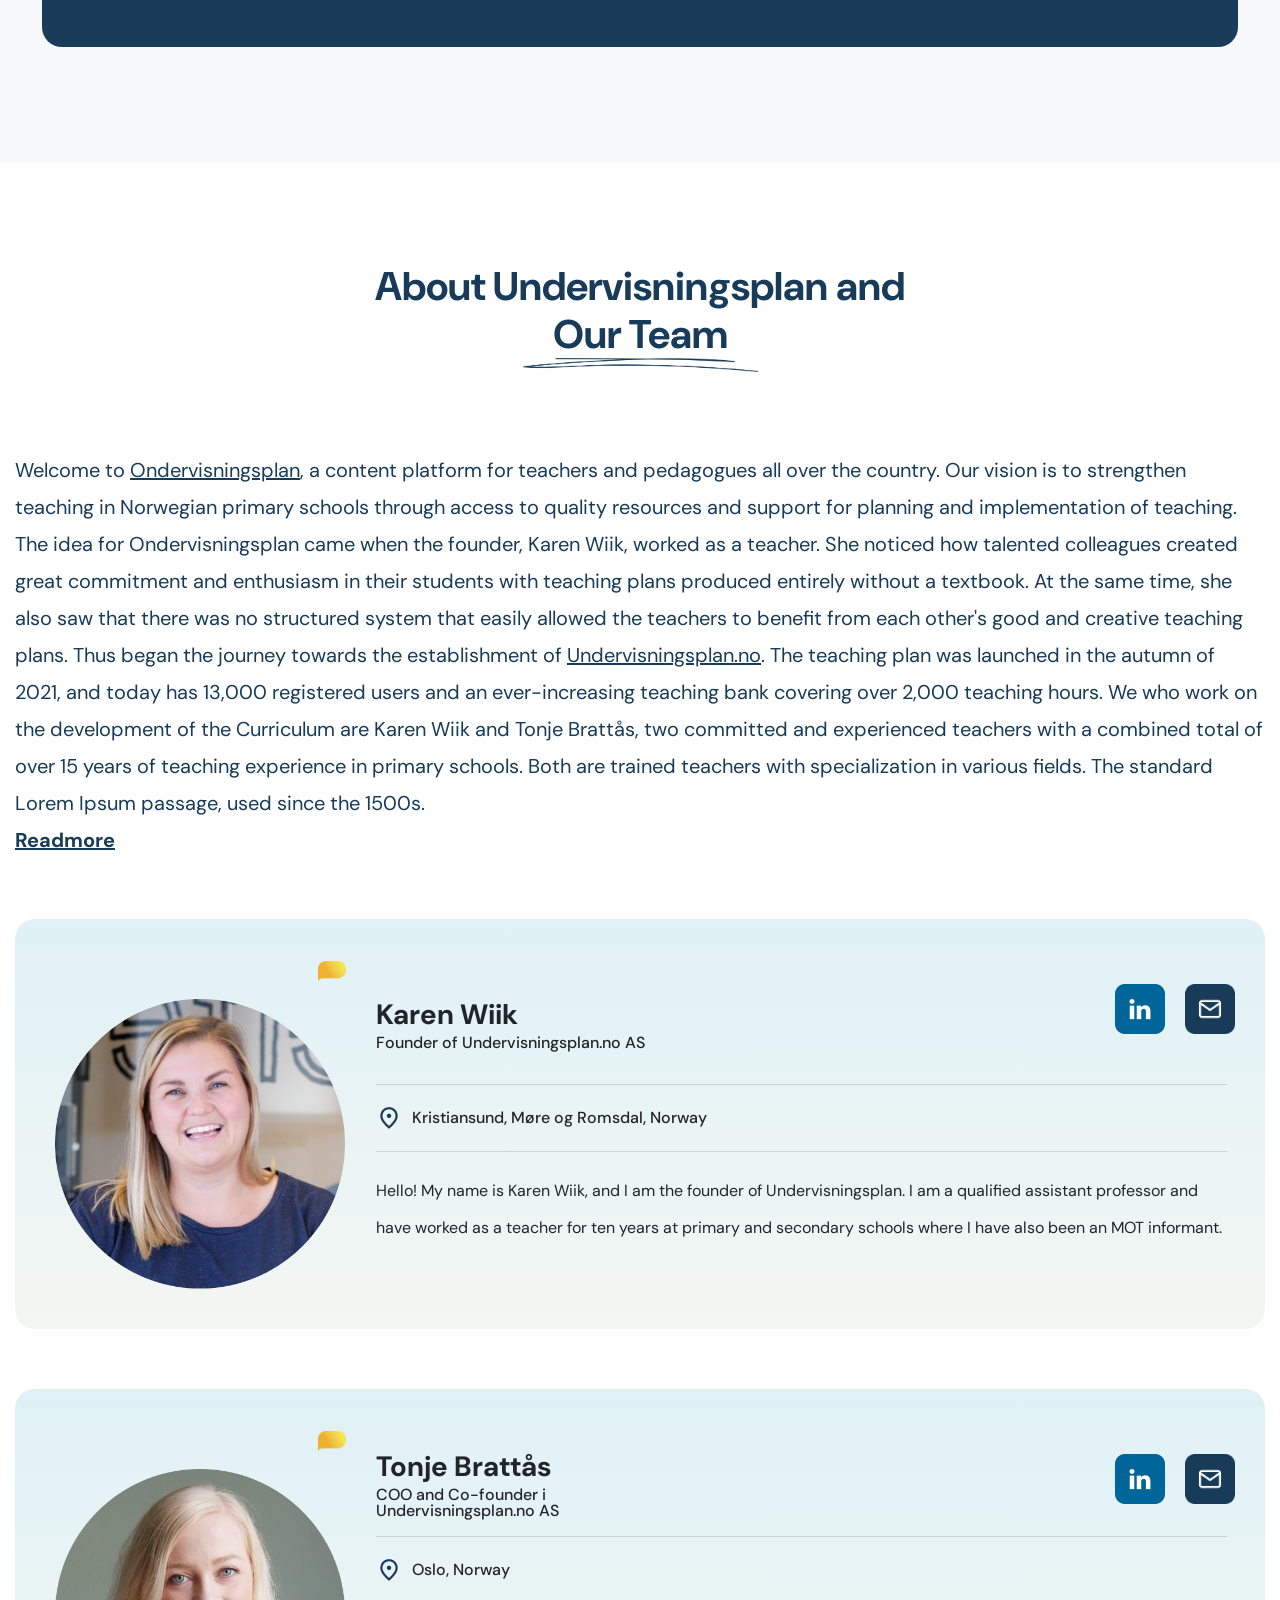
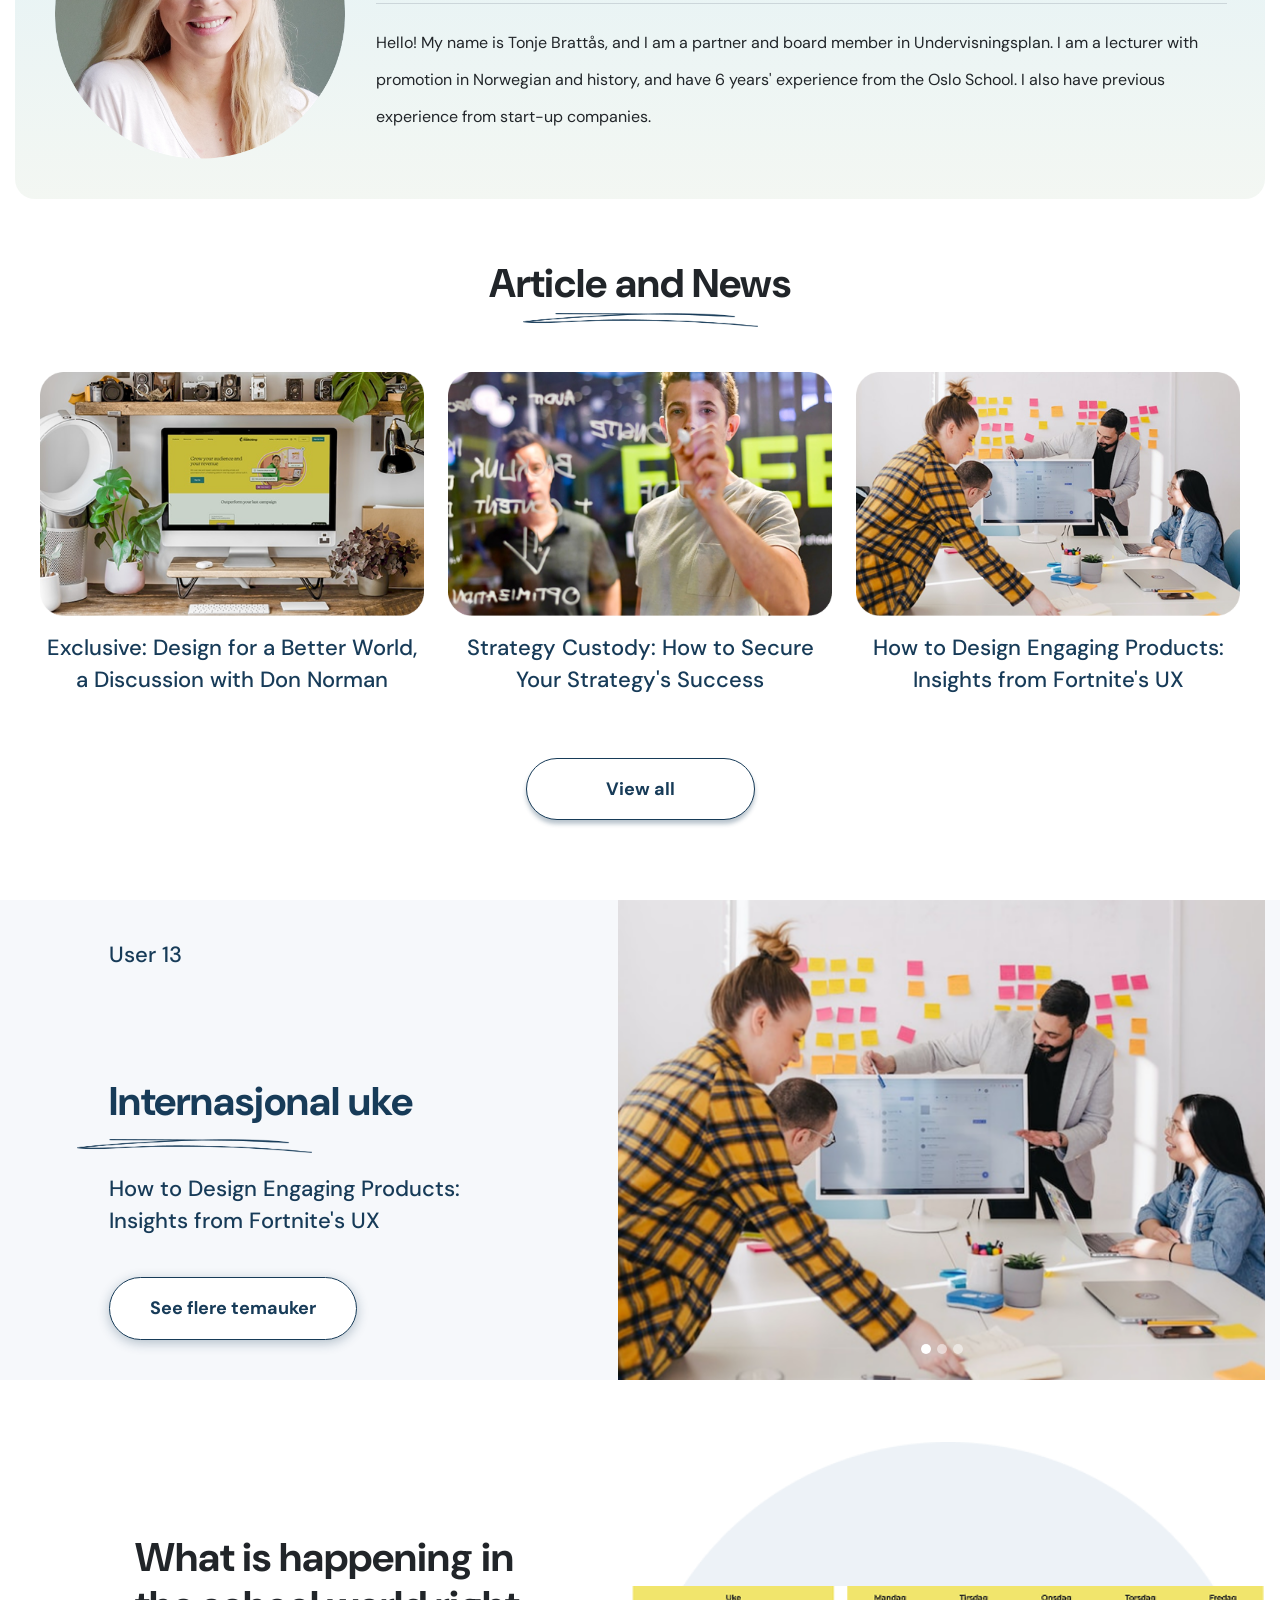
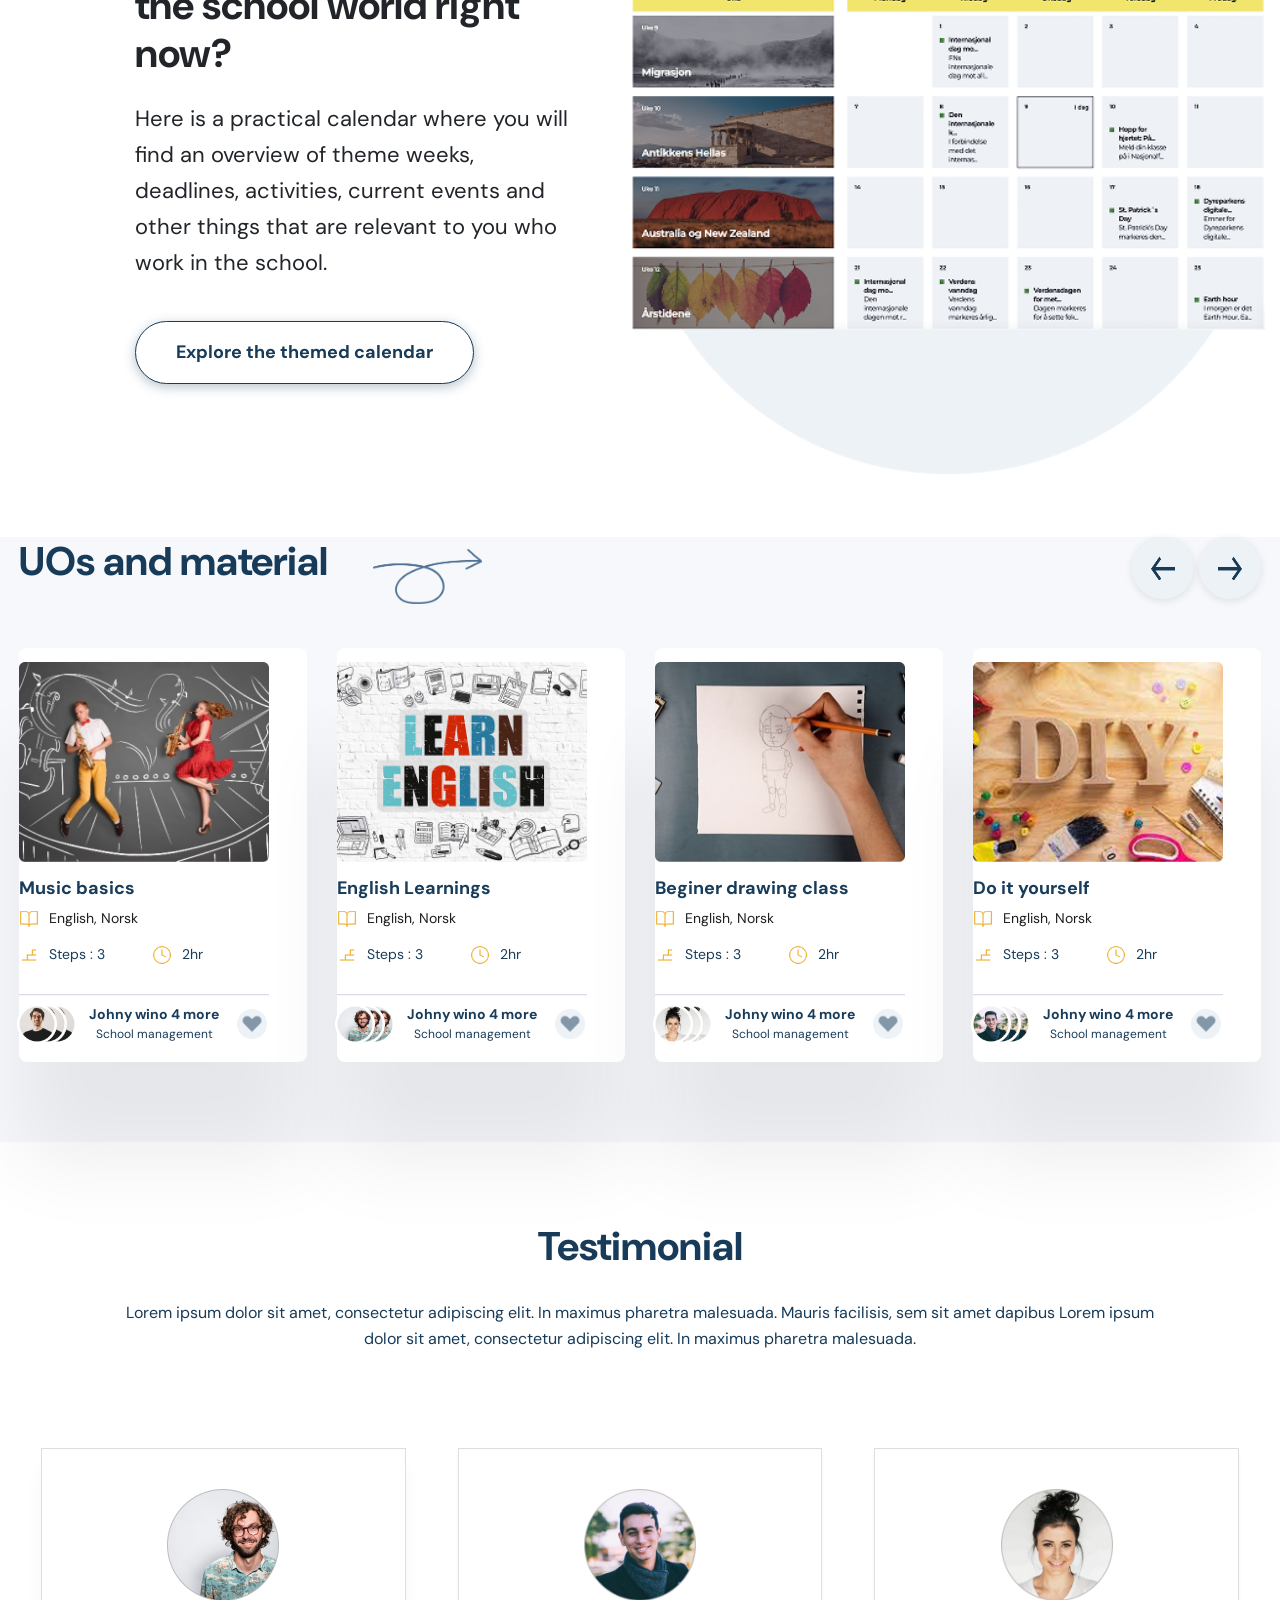
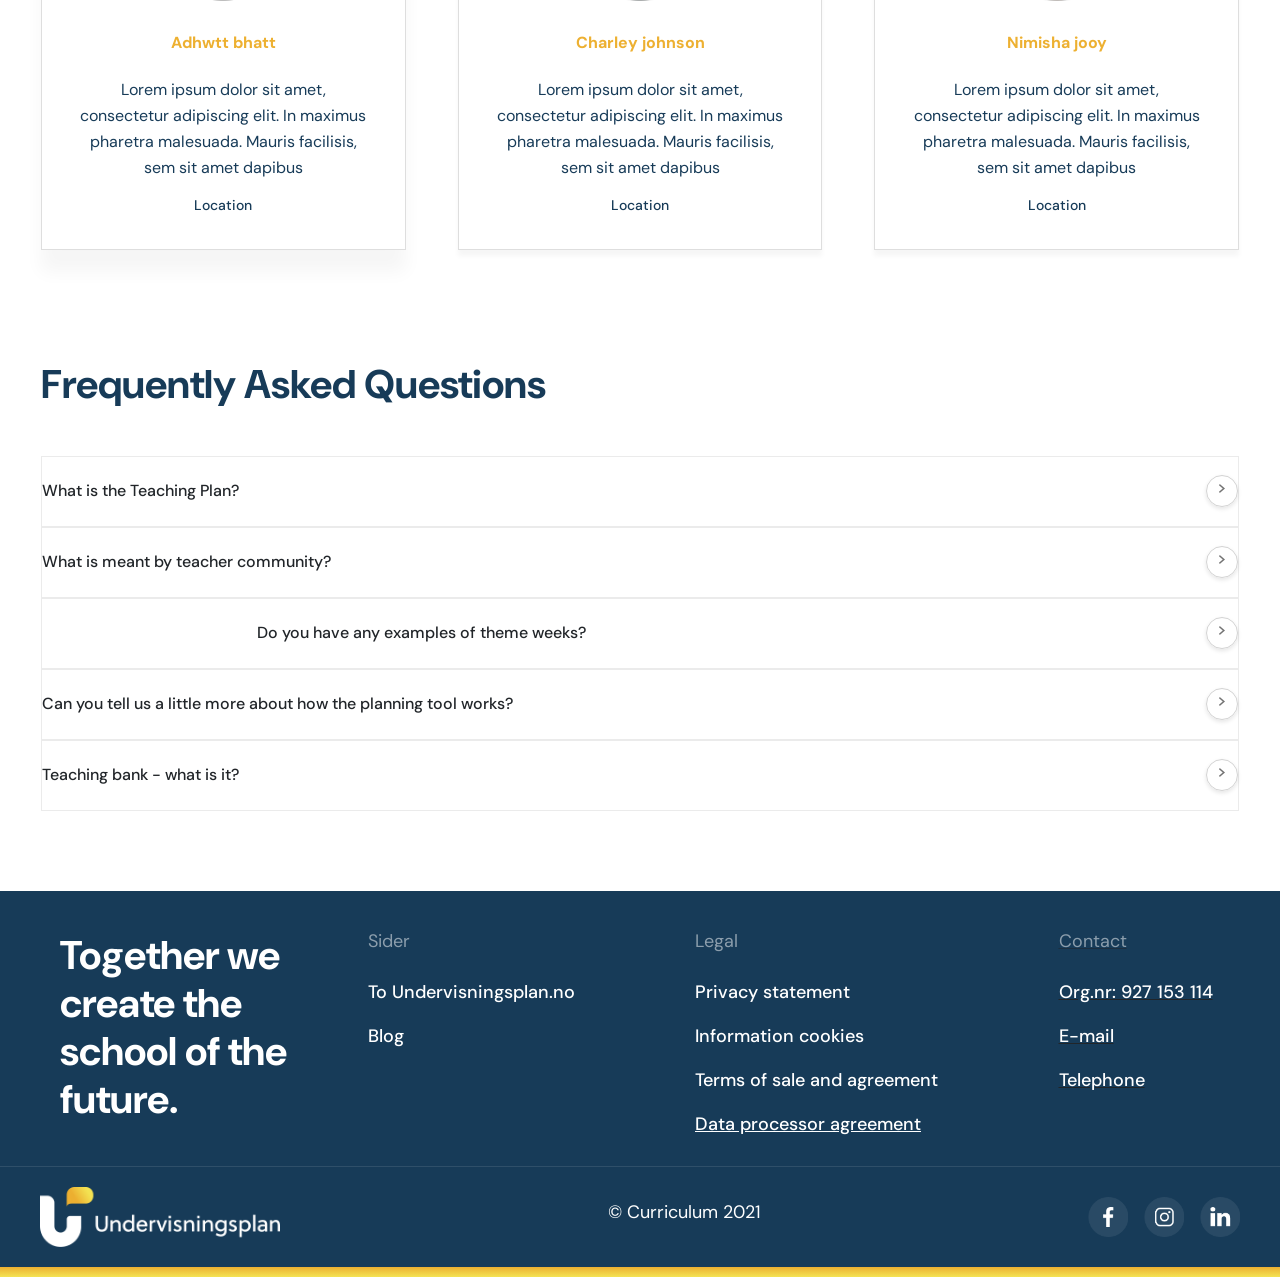
==== commit e7bbe4d3: "WIP: Review points" ====
--- a/html/index.html
+++ b/html/index.html
@@ -12,636 +12,673 @@
         <!-- <link rel="preload" href="../assets/fonts/DMSans-9ptRegular.woff2" as="font" type="font/woff2" crossorigin> -->
     </head>
     <body>
-        <!-- <header class="header">
-            <div class="header-logo">
-                <img src="../assets/images/header_logo.png" alt="signin"/>
+        <!-- Everything Section -->
+        
+        <div class="common-section">
+            <div class="undervisning-container">
+                <div class="everything-content">
+                    <div class="header-section">
+                        <header class="header">
+                            <div class="header-logo">
+                                <img src="../assets/images/header_logo.png" alt="signin"/>
+                            </div>
+                            <div class="sign-in">
+                                <button>
+                                    Sign inn
+                                </button>
+                            </div>
+                        </header>
+                    </div>
+                    <div class="everything-section">             
+                        <div class="container-img">
+                            <img src="../assets/images/7450330.png" alt="7450330">
+                            <div class="card-container">
+                                <div class="essential-card">
+                                    <div class="essential-course">
+                                        Essential Course For Your School sylabus Toolkit Consectetuer.
+                                    </div>
+                                    <div class="principle-avatar">
+                                        <div class="card-avatar-img">
+                                            <img src="../assets/images/Ellipse_3.png" alt="avatar">
+                                        </div>
+                                        <div class="card-avatar">
+                                            <p>
+                                                Himaad Riaz
+                                            </p>
+                                            <p>
+                                                Principle of Amsterdam School
+                                            </p>
+                                        </div>
+                                    </div>
+                                    <div class="sketch-animation-img">
+                                        <img src="../assets/images/Sketch-annotation.jpg" alt="sketch">
+                                    </div>
+                                </div>
+                                <div class="followers-card">
+                                    <div class="misc-img">
+                                        <img src="../assets/images/Misc_04.png" alt="Misc">
+                                    </div>
+                                    <div class="followers">                        
+                                        <div class="followers-count">
+                                            3.75K
+                                        </div>
+                                        <div class="teachers-members">
+                                            Teachers & Members
+                                        </div>
+                                    </div>
+                                </div>
+                            </div>
+                        </div>
+            
+                        <div class="everything-div">
+                            <p class="everything-text">
+                                Everything
+                                <span class="everything-text">
+                                    you
+                                </span>
+                            </p>
+                            <div class="vector-div">
+                                <img src="../assets/images/Vector.png" alt="vector" class="vector"/>
+                            </div>
+                            <p class="everything-text">
+                                need for teaching
+                            </p>
+                            <div class="future-text">
+                                The future's most important tool for the teacher
+                            </div>
+                            <div class="get-started">
+                                <input type="email" placeholder="Enter email" name="email" autocomplete="email"/>
+                                <button>
+                                    <p>
+                                        Get Started
+                                    </p>
+                                    <span>
+                                        <img src="../assets/images/arrow.png" alt="arrow"/>
+                                    </span>
+                                </button>
+                            </div>
+                            <div class="sign-in-with-div">
+                                or Sign in with
+                            </div>
+                            <div class="support-img">
+                                <div class="image3-div">
+                                    <div class="image3-img">
+                                        <img src="../assets/images/image_3.png" alt="image3"/>
+                                    </div>
+                                </div>
+                                <div class="image4-div">
+                                    <div class="image4-img">
+                                        <img src="../assets/images/image_4.png" alt="image4"/>
+                                    </div>
+                                </div>
+                            </div>
+                        </div>
+                    </div>
+                </div>
             </div>
-            <div class="sign-in">
-                <button>
-                    Sign inn
-                </button>
-            </div>
-        </header> -->
-        
-        <!-- Everything Section -->
-
-        <!-- <div class="everything-section">             
-            <div class="container-img">
-                <img src="../assets/images/7450330.png" alt="7450330">
-                <div class="card-container">
-                    <div class="essential-card">
-                        <div class="essential-course">
-                            Essential Course For Your School sylabus Toolkit Consectetuer.
-                        </div>
-                        <div class="principle-avatar">
-                            <div class="card-avatar-img">
-                                <img src="../assets/images/Ellipse_3.png" alt="avatar">
-                            </div>
-                            <div class="card-avatar">
-                                <p>
-                                    Himaad Riaz
-                                </p>
-                                <p>
-                                    Principle of Amsterdam School
-                                </p>
-                            </div>
-                        </div>
-                        <div class="sketch-animation-img">
-                            <img src="../assets/images/Sketch-annotation.jpg" alt="sketch">
-                        </div>
-                    </div>
-                    <div class="followers-card">
-                        <div class="misc-img">
-                            <img src="../assets/images/Misc_04.png" alt="Misc">
-                        </div>
-                        <div class="followers">                        
-                            <div class="followers-count">
-                                3.75K
-                            </div>
-                            <div class="teachers-members">
-                                Teachers & Members
-                            </div>
-                        </div>
-                    </div>
-                </div>
-            </div>
-
-            <div class="everything-div">
-                <p class="everything-text">
-                    Everything
-                    <span class="everything-text">
-                        you
-                    </span>
-                </p>
-                <div class="vector-div">
-                    <img src="../assets/images/Vector.png" alt="vector" class="vector"/>
-                </div>
-                <p class="everything-text">
-                    need for teaching
-                </p>
-                <div class="future-text">
-                    The future's most important tool for the teacher
-                </div>
-                <div class="get-started">
-                    <input type="email" placeholder="Enter email" name="email" autocomplete="email"/>
-                    <button>
-                        <p>
-                            Get Started
-                        </p>
-                        <span>
-                            <img src="../assets/images/arrow.png" alt="arrow"/>
-                        </span>
-                    </button>
-                </div>
-                <div class="sign-in-with-div">
-                    or Sign in with
-                </div>
-                <div class="support-img">
-                    <div class="image3-div">
-                        <img src="../assets/images/image_3.png" alt="image3"/>
-                    </div>
-                    <div class="image4-div">
-                        <img src="../assets/images/image_4.png" alt="image4"/>
-                    </div>
-                </div>
-            </div>
-        </div> -->
+        </div>
 
         <!-- Glimpses Section -->
 
-        <!-- <div class="glimpses-section">
-            <div class="section">
-                <div class="glimpses">
-                    Glimpses from the classrooms
-                </div>
-                <div class="glimpses-container">
-                    <div class="basic-english-card">
-                        <div class="music-language-img">
-                            <img src="../assets/images/Rectangle 4371.png" alt="">
-                        </div>
-                        <div class="basic-english-text">
-                            Basic english learning 🔥
-                            <div class="subject-div">
-                                <div class="book-img">  
-                                    <img src="../assets/images/book-open_1.png" alt="">
-                                </div>
-                                    English, Norsk
-                            </div>
-                            <div class="steps-clock-div">
-                                <div class="steps-div">
-                                    <div class="steps-img">
-                                        <img src="../assets/images/bar-chart_1.png" alt="">
-                                    </div>
-                                    Steps : 3
-                                </div>
-                                <div class="clock-div">
-                                    <div class="clock-img"> 
-                                        <img src="../assets/images/clock_1.png" alt="clock">
-                                    </div>
-                                    2hr
-                                </div>
-                            </div>
-                            <div class="line-img">
-                                <img src="../assets/images/Line_137.png" alt="line">
-                            </div>
-                            <div class="avatar-div">
-                                <div class="avatar-img">
-                                    <img src="../assets/images/Ellipse_439.png" alt="ellipse">
-                                </div>
-                                <div class="avatar-name">
-                                    <div class="name">
-                                        Johny wino
-                                    </div>
-                                    <div class="school-management">
-                                        School management
-                                    </div>
-                                </div>
-                                <div class="three-dot-img">
-                                    <img src="../assets/images/three_dots.png" alt="three_dots">
-                                </div>
-                            </div>
-                        </div>
-                    </div>
-                    <div class="unsplash-div">
-                        <div class="unsplash-img">
-                            <img src="../assets/images/unsplash_Ju9DbmVFcAo.png" alt="">
-                            <div class="play-btn-img">
-                                <div class="play-icon-img">
-                                    <img src="../assets/images/play-uicon.png" alt="play-icon">
-                                </div>
-                            </div>
-                        </div>
-                    </div>
-                    <div class="teacher-tool-div">
-                        <div class="teacher-tool-text">
-                            The future's most important tool for the teacher 📙
-                        </div>
-                        <div class="teacher-tool-description">
-                            Teaching plan gives you what you need to go out with inspiring teaching - every day. Throughout the school year, you will receive weekly teaching plans for the primary, middle and junior levels. You also get an overview of what is going on in schools in Norway, and access to our intuitive planning tool. The professional renewal is taken care of at all stages, and everything is ready for you.
+        <div class="common-section">
+            <div class="undervisning-container common-alternate-section">
+                <div class="glimpses-content">                    
+                    <div class="glimpses">
+                        Glimpses from the classrooms
+                    </div>
+                    <div class="glimpses-container">
+                        <div class="basic-english-card">
+                            <div class="music-language-img">
+                                <img src="../assets/images/Rectangle 4371.png" alt="">
+                            </div>
+                            <div class="basic-english-text">
+                                Basic english learning 🔥
+                                <div class="subject-div">
+                                    <div class="book-img">  
+                                        <img src="../assets/images/book-open_1.png" alt="">
+                                    </div>
+                                        English, Norsk
+                                </div>
+                                <div class="steps-clock-div">
+                                    <div class="steps-div">
+                                        <div class="steps-img">
+                                            <img src="../assets/images/bar-chart_1.png" alt="">
+                                        </div>
+                                        Steps : 3
+                                    </div>
+                                    <div class="clock-div">
+                                        <div class="clock-img"> 
+                                            <img src="../assets/images/clock_1.png" alt="clock">
+                                        </div>
+                                        2hr
+                                    </div>
+                                </div>
+                                <div class="line-img">
+                                    <img src="../assets/images/Line_137.png" alt="line">
+                                </div>
+                                <div class="avatar-div">
+                                    <div class="avatar">                                    
+                                        <div class="avatar-img">
+                                            <img src="../assets/images/Ellipse_439.png" alt="ellipse">
+                                        </div>
+                                        <div class="avatar-name">
+                                            <div class="name">
+                                                Johny wino
+                                            </div>
+                                            <div class="school-management">
+                                                School management
+                                            </div>
+                                        </div>
+                                    </div>
+                                    <div class="three-dot-img">
+                                        <img src="../assets/images/three_dots.png" alt="three_dots">
+                                    </div>
+                                </div>
+                            </div>
+                        </div>
+                        <div class="unsplash-div">
+                            <div class="unsplash-img">
+                                <img src="../assets/images/unsplash_Ju9DbmVFcAo.png" alt="">
+                                <div class="play-btn-img">
+                                    <div class="play-icon-img">
+                                        <img src="../assets/images/play-uicon.png" alt="play-icon">
+                                    </div>
+                                </div>
+                            </div>
+                        </div>
+                        <div class="teacher-tool-div">
+                            <div class="teacher-tool-text">
+                                The future's most important tool for the teacher 📙
+                            </div>
+                            <div class="teacher-tool-description">
+                                Teaching plan gives you what you need to go out with inspiring teaching - every day. Throughout the school year, you will receive weekly teaching plans for the primary, middle and junior levels. You also get an overview of what is going on in schools in Norway, and access to our intuitive planning tool. The professional renewal is taken care of at all stages, and everything is ready for you.
+                            </div>
                         </div>
                     </div>
                 </div>
             </div>
-        </div> -->
+        </div>
 
         <!-- About Section -->
-        <!-- <div class="about-section">
-            <div class="about-container">
-                <div class="about-header">
-                    <h1 class="about-header-text">
-                        About Undervisningsplan and Our Team
-                    </h1>
-                    <div class="about-header-underline-img">
-                        <img src="../assets/images/Vector.png" alt="">
-                    </div>
-                </div>
-                <div>
-                    <a id="readmore"></a>
-                    <div class="about-description">
-                        Welcome to <a href="#">Ondervisningsplan</a>, a content platform for teachers and pedagogues all over the country. Our vision is to strengthen teaching in Norwegian primary schools through access to quality resources and support for planning and implementation of teaching.
-                        The idea for Ondervisningsplan came when the founder, Karen Wiik, worked as a teacher. She noticed how talented colleagues created great commitment and enthusiasm in their students with teaching plans produced entirely without a textbook. At the same time, she also saw that there was no structured system that easily allowed the teachers to benefit from each other's good and creative teaching plans. Thus began the journey towards the establishment of <a href="#">Undervisningsplan.no</a>.
-                        The teaching plan was launched in the autumn of 2021, and today has 13,000 registered users and an ever-increasing teaching bank covering over 2,000 teaching hours. We who work on the development of the Curriculum are Karen Wiik and Tonje Brattås, two committed and experienced teachers with a combined total of over 15 years of teaching experience in primary schools. Both are trained teachers with specialization in various fields.
-                        The standard Lorem Ipsum passage, used since the 1500s.
-                    </div>
-                    <div class="about-description extra">
-                        Lorem ipsum dolor sit amet, consectetur adipiscing elit, sed do eiusmod tempor incididunt ut labore et dolore magna aliqua. Ut enim ad minim veniam, quis nostrud exercitation ullamco laboris nisi ut aliquip ex ea commodo consequat. Duis aute irure dolor in reprehenderit in voluptate velit esse cillum dolore eu fugiat nulla pariatur. Excepteur sint occaecat cupidatat non proident, sunt in culpa qui officia deserunt mollit anim id est laborum."
-    
-                        Section 1.10.32 of "de Finibus Bonorum et Malorum", written by Cicero in 45 BC
-                        "Sed ut perspiciatis unde omnis iste natus error sit voluptatem accusantium doloremque laudantium, totam rem aperiam, eaque ipsa quae ab illo inventore veritatis et quasi architecto beatae vitae dicta sunt explicabo. Nemo enim ipsam voluptatem quia voluptas sit aspernatur aut odit aut fugit, sed quia consequuntur magni dolores eos qui ratione voluptatem sequi nesciunt. Neque porro quisquam est, qui dolorem ipsum quia dolor sit amet, consectetur, adipisci velit, sed quia non numquam eius modi tempora incidunt ut labore et dolore magnam aliquam quaerat voluptatem. Ut enim ad minima veniam, quis nostrum exercitationem ullam corporis suscipit laboriosam, nisi ut aliquid ex ea commodi consequatur? Quis autem vel eum iure reprehenderit qui in ea voluptate velit esse quam nihil molestiae consequatur, vel illum qui dolorem eum fugiat quo voluptas nulla pariatur?"
-    
-                        1914 translation by H. Rackham
-                        "But I must explain to you how all this mistaken idea of denouncing pleasure and praising pain was born and I will give you a complete account of the system, and expound the actual teachings of the great explorer of the truth, the master-builder of human happiness. No one rejects, dislikes, or avoids pleasure itself, because it is pleasure, but because those who do not know how to pursue pleasure rationally encounter consequences that are extremely painful. Nor again is there anyone who loves or pursues or desires to obtain pain of itself, because it is pain, but because occasionally circumstances occur in which toil and pain can procure him some great pleasure. To take a trivial example, which of us ever undertakes laborious physical exercise, except to obtain some advantage from it? But who has any right to find fault with a man who chooses to enjoy a pleasure that has no annoying consequences, or one who avoids a pain that produces no resultant pleasure?"
-    
-                        Section 1.10.33 of "de Finibus Bonorum et Malorum", written by Cicero in 45 BC
-                        "At vero eos et accusamus et iusto odio dignissimos ducimus qui blanditiis praesentium voluptatum deleniti atque corrupti quos dolores et quas molestias excepturi sint occaecati cupiditate non provident, similique sunt in culpa qui officia deserunt mollitia animi, id est laborum et dolorum fuga. Et harum quidem rerum facilis est et expedita distinctio. Nam libero tempore, cum soluta nobis est eligendi optio cumque nihil impedit quo minus id quod maxime placeat facere possimus, omnis voluptas assumenda est, omnis dolor repellendus. Temporibus autem quibusdam et aut officiis debitis aut rerum necessitatibus saepe eveniet ut et voluptates repudiandae sint et molestiae non recusandae. Itaque earum rerum hic tenetur a sapiente delectus, ut aut reiciendis voluptatibus maiores alias consequatur aut perferendis doloribus asperiores repellat."
-    
-                        1914 translation by H. Rackham
-                        "On the other hand, we denounce with righteous indignation and dislike men who are so beguiled and demoralized by the charms of pleasure of the moment, so blinded by desire, that they cannot foresee the pain and trouble that are bound to ensue; and equal blame belongs to those who fail in their duty through weakness of will, which is the same as saying through shrinking from toil and pain. These cases are perfectly simple and easy to distinguish. In a free hour, when our power of choice is untrammelled and when nothing prevents our being able to do what we like best, every pleasure is to be welcomed and every pain avoided. But in certain circumstances and owing to the claims of duty or the obligations of business it will frequently occur that pleasures have to be repudiated and annoyances accepted. The wise man therefore always holds in these matters to this principle of selection: he rejects pleasures to secure other greater pleasures, or else he endures pains to avoid worse pains.
-                    </div>  
-                    <a href="#readmore" class="readmore-link">Readmore</a>
-                    <a href="#" class="readless-link">Readless</a>
-                </div>
-                <div class="founder-div">
-                    <div class="founder-img-section">
-                        <div class="corner-img">
-                            <img src="../assets/images/Group_2.png" alt="corner">
-                        </div>
-                        <div class="founder-img">
-                            <img src="../assets/images/Rectangle 4363.png" alt="founder">
-                        </div>
-                    </div>
-                    <div class="founder-content">
-                        <div class="founder-info-section">
-                            <div class="founder-name">
-                                Karen Wiik
-                            </div>
-                            <div class="founder-designation">
-                                Founder of Undervisningsplan.no AS
-                            </div>
-                        </div>
-                        <div class="social-media">
-                            <div class="linkdin-media-img">
-                                <img src="../assets/images/Linkedin.png" alt="linkdin">
-                            </div>
-                            <div class="linkdin-media-img">
-                                <img src="../assets/images/mail.png" alt="mail">
-                            </div>
-                        </div>
-                        <div class="founder-line-img">
-                        </div>
-                        <div class="founder-location-div">
-                            <div class="founder-location-img">
-                                <img src="../assets/images/place_black_36dp 1.png" alt="place">
-                            </div>
-                            <div class="founder-location-text">
-                                Kristiansund, Møre og Romsdal, Norway
-                            </div>
-                        </div>
-                        <div class="founder-line-img">
-                        </div>
-                        <div class="founder-description">
-                            Hello! My name is Karen Wiik, and I am the founder of Undervisningsplan. I am a qualified assistant professor and have worked as a teacher for ten years at primary and secondary schools where I have also been an MOT informant.
-                        </div>
-                    </div>
-                </div>
-                <div class="founder-div">
-                    <div class="founder-img-section">
-                        <div class="corner-img">
-                            <img src="../assets/images/Group_2.png" alt="corner">
-                        </div>
-                        <div class="founder-img">
-                            <img src="../assets/images/Rectangle _4363_1.png" alt="founder">
-                        </div>
-                    </div>
-                    <div class="founder-content">
-                        <div class="founder-info-section">
-                            <div class="founder-name">
-                                Tonje Brattås
-                            </div>
-                            <div class="founder-designation">
-                                COO and Co-founder i Undervisningsplan.no AS
-                            </div>
-                        </div>
-                        <div class="social-media">
-                            <div class="linkdin-media-img">
-                                <img src="../assets/images/Linkedin.png" alt="linkdin">
-                            </div>
-                            <div class="linkdin-media-img">
-                                <img src="../assets/images/mail.png" alt="mail">
-                            </div>
-                        </div>
-                        <div class="founder-line-img">
-                        </div>
-                        <div class="founder-location-div">
-                            <div class="founder-location-img">
-                                <img src="../assets/images/place_black_36dp 1.png" alt="place">
-                            </div>
-                            <div class="founder-location-text">
-                                Oslo, Norway
-                            </div>
-                        </div>
-                        <div class="founder-line-img">
-                        </div>
-                        <div class="founder-description">
-                            Hello! My name is Tonje Brattås, and I am a partner and board member in Undervisningsplan. I am a lecturer with promotion in Norwegian and history, and have 6 years' experience from the Oslo School. I also have previous experience from start-up companies.
+        <div class="common-section">
+            <div class="undervisning-container">
+                <div class="about-section-content">
+                    <div class="about-header">
+                        <h1 class="about-header-text">
+                            About Undervisningsplan and Our Team
+                        </h1>
+                        <div class="about-header-underline-img">
+                            <img src="../assets/images/Vector.png" alt="">
+                        </div>
+                    </div>
+                    <div>
+                        <a id="readmore"></a>
+                        <div class="about-description">
+                            Welcome to <a href="#">Ondervisningsplan</a>, a content platform for teachers and pedagogues all over the country. Our vision is to strengthen teaching in Norwegian primary schools through access to quality resources and support for planning and implementation of teaching.
+                            The idea for Ondervisningsplan came when the founder, Karen Wiik, worked as a teacher. She noticed how talented colleagues created great commitment and enthusiasm in their students with teaching plans produced entirely without a textbook. At the same time, she also saw that there was no structured system that easily allowed the teachers to benefit from each other's good and creative teaching plans. Thus began the journey towards the establishment of <a href="#">Undervisningsplan.no</a>.
+                            The teaching plan was launched in the autumn of 2021, and today has 13,000 registered users and an ever-increasing teaching bank covering over 2,000 teaching hours. We who work on the development of the Curriculum are Karen Wiik and Tonje Brattås, two committed and experienced teachers with a combined total of over 15 years of teaching experience in primary schools. Both are trained teachers with specialization in various fields.
+                            The standard Lorem Ipsum passage, used since the 1500s.
+                        </div>
+                        <div class="about-description extra">
+                            Lorem ipsum dolor sit amet, consectetur adipiscing elit, sed do eiusmod tempor incididunt ut labore et dolore magna aliqua. Ut enim ad minim veniam, quis nostrud exercitation ullamco laboris nisi ut aliquip ex ea commodo consequat. Duis aute irure dolor in reprehenderit in voluptate velit esse cillum dolore eu fugiat nulla pariatur. Excepteur sint occaecat cupidatat non proident, sunt in culpa qui officia deserunt mollit anim id est laborum."
+        
+                            Section 1.10.32 of "de Finibus Bonorum et Malorum", written by Cicero in 45 BC
+                            "Sed ut perspiciatis unde omnis iste natus error sit voluptatem accusantium doloremque laudantium, totam rem aperiam, eaque ipsa quae ab illo inventore veritatis et quasi architecto beatae vitae dicta sunt explicabo. Nemo enim ipsam voluptatem quia voluptas sit aspernatur aut odit aut fugit, sed quia consequuntur magni dolores eos qui ratione voluptatem sequi nesciunt. Neque porro quisquam est, qui dolorem ipsum quia dolor sit amet, consectetur, adipisci velit, sed quia non numquam eius modi tempora incidunt ut labore et dolore magnam aliquam quaerat voluptatem. Ut enim ad minima veniam, quis nostrum exercitationem ullam corporis suscipit laboriosam, nisi ut aliquid ex ea commodi consequatur? Quis autem vel eum iure reprehenderit qui in ea voluptate velit esse quam nihil molestiae consequatur, vel illum qui dolorem eum fugiat quo voluptas nulla pariatur?"
+        
+                            1914 translation by H. Rackham
+                            "But I must explain to you how all this mistaken idea of denouncing pleasure and praising pain was born and I will give you a complete account of the system, and expound the actual teachings of the great explorer of the truth, the master-builder of human happiness. No one rejects, dislikes, or avoids pleasure itself, because it is pleasure, but because those who do not know how to pursue pleasure rationally encounter consequences that are extremely painful. Nor again is there anyone who loves or pursues or desires to obtain pain of itself, because it is pain, but because occasionally circumstances occur in which toil and pain can procure him some great pleasure. To take a trivial example, which of us ever undertakes laborious physical exercise, except to obtain some advantage from it? But who has any right to find fault with a man who chooses to enjoy a pleasure that has no annoying consequences, or one who avoids a pain that produces no resultant pleasure?"
+        
+                            Section 1.10.33 of "de Finibus Bonorum et Malorum", written by Cicero in 45 BC
+                            "At vero eos et accusamus et iusto odio dignissimos ducimus qui blanditiis praesentium voluptatum deleniti atque corrupti quos dolores et quas molestias excepturi sint occaecati cupiditate non provident, similique sunt in culpa qui officia deserunt mollitia animi, id est laborum et dolorum fuga. Et harum quidem rerum facilis est et expedita distinctio. Nam libero tempore, cum soluta nobis est eligendi optio cumque nihil impedit quo minus id quod maxime placeat facere possimus, omnis voluptas assumenda est, omnis dolor repellendus. Temporibus autem quibusdam et aut officiis debitis aut rerum necessitatibus saepe eveniet ut et voluptates repudiandae sint et molestiae non recusandae. Itaque earum rerum hic tenetur a sapiente delectus, ut aut reiciendis voluptatibus maiores alias consequatur aut perferendis doloribus asperiores repellat."
+        
+                            1914 translation by H. Rackham
+                            "On the other hand, we denounce with righteous indignation and dislike men who are so beguiled and demoralized by the charms of pleasure of the moment, so blinded by desire, that they cannot foresee the pain and trouble that are bound to ensue; and equal blame belongs to those who fail in their duty through weakness of will, which is the same as saying through shrinking from toil and pain. These cases are perfectly simple and easy to distinguish. In a free hour, when our power of choice is untrammelled and when nothing prevents our being able to do what we like best, every pleasure is to be welcomed and every pain avoided. But in certain circumstances and owing to the claims of duty or the obligations of business it will frequently occur that pleasures have to be repudiated and annoyances accepted. The wise man therefore always holds in these matters to this principle of selection: he rejects pleasures to secure other greater pleasures, or else he endures pains to avoid worse pains.
+                        </div>  
+                        <a href="#readmore" class="readmore-link">Readmore</a>
+                        <a href="#" class="readless-link">Readless</a>
+                    </div>
+                    <div class="founder-div">
+                        <div class="founder-img-section">
+                            <div class="corner-img">
+                                <img src="../assets/images/Group_2.png" alt="corner">
+                            </div>
+                            <div class="founder-img">
+                                <img src="../assets/images/Rectangle 4363.png" alt="founder">
+                            </div>
+                        </div>
+                        <div class="founder-content">
+                            <div class="founder-info-section">
+                                <div class="founder-name">
+                                    Karen Wiik
+                                </div>
+                                <div class="founder-designation">
+                                    Founder of Undervisningsplan.no AS
+                                </div>
+                            </div>
+                            <div class="social-media">
+                                <div class="linkdin-media-img">
+                                    <img src="../assets/images/Linkedin.png" alt="linkdin">
+                                </div>
+                                <div class="linkdin-media-img">
+                                    <img src="../assets/images/mail.png" alt="mail">
+                                </div>
+                            </div>
+                            <div class="founder-line-img">
+                            </div>
+                            <div class="founder-location-div">
+                                <div class="founder-location-img">
+                                    <img src="../assets/images/place_black_36dp 1.png" alt="place">
+                                </div>
+                                <div class="founder-location-text">
+                                    Kristiansund, Møre og Romsdal, Norway
+                                </div>
+                            </div>
+                            <div class="founder-line-img">
+                            </div>
+                            <div class="founder-description">
+                                Hello! My name is Karen Wiik, and I am the founder of Undervisningsplan. I am a qualified assistant professor and have worked as a teacher for ten years at primary and secondary schools where I have also been an MOT informant.
+                            </div>
+                        </div>
+                    </div>
+                    <div class="founder-div">
+                        <div class="founder-img-section">
+                            <div class="corner-img">
+                                <img src="../assets/images/Group_2.png" alt="corner">
+                            </div>
+                            <div class="founder-img">
+                                <img src="../assets/images/Rectangle _4363_1.png" alt="founder">
+                            </div>
+                        </div>
+                        <div class="founder-content">
+                            <div class="founder-info-section">
+                                <div class="founder-name">
+                                    Tonje Brattås
+                                </div>
+                                <div class="founder-designation">
+                                    COO and Co-founder i Undervisningsplan.no AS
+                                </div>
+                            </div>
+                            <div class="social-media">
+                                <div class="linkdin-media-img">
+                                    <img src="../assets/images/Linkedin.png" alt="linkdin">
+                                </div>
+                                <div class="linkdin-media-img">
+                                    <img src="../assets/images/mail.png" alt="mail">
+                                </div>
+                            </div>
+                            <div class="founder-line-img">
+                            </div>
+                            <div class="founder-location-div">
+                                <div class="founder-location-img">
+                                    <img src="../assets/images/place_black_36dp 1.png" alt="place">
+                                </div>
+                                <div class="founder-location-text">
+                                    Oslo, Norway
+                                </div>
+                            </div>
+                            <div class="founder-line-img">
+                            </div>
+                            <div class="founder-description">
+                                Hello! My name is Tonje Brattås, and I am a partner and board member in Undervisningsplan. I am a lecturer with promotion in Norwegian and history, and have 6 years' experience from the Oslo School. I also have previous experience from start-up companies.
+                            </div>
                         </div>
                     </div>
                 </div>
             </div>
-        </div> -->
+        </div>
 
         <!-- Article and News Section -->
-        <!-- <div class="article-news-section">
-            <div class="article-news-container">
-                <div class="article-news-header">
-                    <div class="article-content">
-                        <p class="article-content-text">    
-                            Article and News
-                        </p>
-                        <div class="article-content-img">
-                            <img src="../assets/images/Vector.png" alt="vector">
-                        </div>
-                    </div>
-                </div>
-                <div class="article-middle-section">
-                    <div class="article-exclusive-design">
-                        <div class="article-middle-section-img">
-                            <img src="../assets/images/Rectangle 22.png" alt="exclusive">
-                        </div>
-                        <div class="article-middle-section-text">
-                            Exclusive: Design for a Better World, a Discussion with Don Norman
-                        </div>
-                    </div>
-                    <div class="article-exclusive-design">
-                        <div class="article-middle-section-img">
-                            <img src="../assets/images/Rectangle_22_1.png" alt="exclusive">
-                        </div>
-                        <div class="article-middle-section-text">
-                            Strategy Custody: How to Secure Your Strategy's Success
-                        </div>
-                    </div>
-                    <div class="article-exclusive-design">
-                        <div class="article-middle-section-img">
-                            <img src="../assets/images/Rectangle_22_2.png" alt="exclusive">
-                        </div>
-                        <div class="article-middle-section-text">
-                            How to Design Engaging Products: Insights from Fortnite's UX
-                        </div>
-                    </div>
-                </div>
-                <div class="article-news-footer">
-                    <button class="article-view-all-btn">
-                        View all
-                    </button>
+        <div class="common-section">
+            <div class="undervisning-container">
+                <div class="article-news-container">
+                    <div class="article-news-header">
+                        <div class="article-content">
+                            <p class="article-content-text">    
+                                Article and News
+                            </p>
+                            <div class="article-content-img">
+                                <img src="../assets/images/Vector.png" alt="vector">
+                            </div>
+                        </div>
+                    </div>
+                    <div class="article-middle-section">
+                        <div class="article-exclusive-design">
+                            <div class="article-middle-section-img">
+                                <img src="../assets/images/Rectangle 22.png" alt="exclusive">
+                            </div>
+                            <div class="article-middle-section-text">
+                                Exclusive: Design for a Better World, a Discussion with Don Norman
+                            </div>
+                        </div>
+                        <div class="article-exclusive-design">
+                            <div class="article-middle-section-img">
+                                <img src="../assets/images/Rectangle_22_1.png" alt="exclusive">
+                            </div>
+                            <div class="article-middle-section-text">
+                                Strategy Custody: How to Secure Your Strategy's Success
+                            </div>
+                        </div>
+                        <div class="article-exclusive-design">
+                            <div class="article-middle-section-img">
+                                <img src="../assets/images/Rectangle_22_2.png" alt="exclusive">
+                            </div>
+                            <div class="article-middle-section-text">
+                                How to Design Engaging Products: Insights from Fortnite's UX
+                            </div>
+                        </div>
+                    </div>
+                    <div class="article-news-footer">
+                        <button class="article-view-all-btn">
+                            View all
+                        </button>
+                    </div>
                 </div>
             </div>
-        </div> -->
+        </div>
 
         <!-- International Section -->
-        <!-- <div class="international-section">
-            <div class="international-uke">
-                <div class="international-uke-user">
-                    User 13
-                </div>
-                <div class="international-uke-content">
-                    <h1 class="international-uke-text">
-                        Internasjonal uke
-                    </h1>
-                    <div class="international-uke-img">
-                        <img src="../assets/images/Vector.png" alt="vector">
-                    </div>
-                </div>
-                <div class="international-uke-description">
-                    How to Design Engaging Products: 
-                    Insights from Fortnite's UX
-                </div>
-                <button class="international-view-all-btn">
-                    See flere temauker
-                </button>
+        <div class="common-section">
+            <div class="undervisning-container common-alternate-section">
+                <div class="international-content">
+                    <div class="international-uke">
+                        <div class="international-uke-user">
+                            User 13
+                        </div>
+                        <div class="international-uke-content">
+                            <h1 class="international-uke-text">
+                                Internasjonal uke
+                            </h1>
+                            <div class="international-uke-img">
+                                <img src="../assets/images/Vector.png" alt="vector">
+                            </div>
+                        </div>
+                        <div class="international-uke-description">
+                            How to Design Engaging Products: 
+                            Insights from Fortnite's UX
+                        </div>
+                        <button class="international-view-all-btn">
+                            See flere temauker
+                        </button>
+                    </div>
+                    <div class="international-uke-side-img">
+                        <div id="international-uke-carousel" class="carousel slide" data-bs-ride="carousel">
+                            <div class="carousel-indicators">
+                                <button type="button" data-bs-target="#international-uke-carousel" data-bs-slide-to="0" class="active"></button>
+                                <button type="button" data-bs-target="#international-uke-carousel" data-bs-slide-to="1"></button>
+                                <button type="button" data-bs-target="#international-uke-carousel" data-bs-slide-to="2"></button>
+                            </div>
+                            <div class="carousel-inner">
+                                <div class="carousel-item active">
+                                    <img src="../assets/images/Rectangle_23.png" alt="international-uke-img">
+                                </div>
+                                <div class="carousel-item">
+                                    <img src="../assets/images/Rectangle_23.png" alt="international-uke-img">
+                                </div>
+                                <div class="carousel-item">
+                                    <img src="../assets/images/Rectangle_23.png" alt="international-uke-img">
+                                </div>
+                            </div>
+                        </div>
+                    </div>
+                </div>
             </div>
-            <div class="international-uke-side-img">
-                <div id="international-uke-carousel" class="carousel slide" data-bs-ride="carousel">
-                    <div class="carousel-indicators">
-                        <button type="button" data-bs-target="#international-uke-carousel" data-bs-slide-to="0" class="active"></button>
-                        <button type="button" data-bs-target="#international-uke-carousel" data-bs-slide-to="1"></button>
-                        <button type="button" data-bs-target="#international-uke-carousel" data-bs-slide-to="2"></button>
-                    </div>
-                    <div class="carousel-inner">
-                        <div class="carousel-item active">
-                            <img src="../assets/images/Rectangle_23.png" alt="international-uke-img">
-                        </div>
-                        <div class="carousel-item">
-                            <img src="../assets/images/Rectangle_23.png" alt="international-uke-img">
-                        </div>
-                        <div class="carousel-item">
-                            <img src="../assets/images/Rectangle_23.png" alt="international-uke-img">
-                        </div>
-                    </div>
-                </div>
-            </div>
-        </div> -->
+        </div>
 
         <!-- Whats Happening In School Section -->
-        <!-- <div class="whats-happening-section">
-            <div class="whats-happening-container">
-                <div class="whats-happening-left-content">
-                    <h1>
-                        What is happening in the school world right now?
-                    </h1>
-                    <p>
-                        Here is a practical calendar where you will find an overview of theme weeks, deadlines, activities, current events and other things that are relevant to you who work in the school.
-                    </p>
-                    <div>
-                        <button>
-                            Explore the themed calendar
-                        </button>
-                    </div>
-                </div>
-                <div class="whats-happening-right-content">
+        <div class="common-section">
+            <div class="undervisning-container">
+                <div class="whats-happening-container">
+                    <div class="whats-happening-left-content">
+                        <h1>
+                            What is happening in the school world right now?
+                        </h1>
+                        <p>
+                            Here is a practical calendar where you will find an overview of theme weeks, deadlines, activities, current events and other things that are relevant to you who work in the school.
+                        </p>
+                        <div>
+                            <button>
+                                Explore the themed calendar
+                            </button>
+                        </div>
+                    </div>
+                    <div class="whats-happening-right-content">
+                    </div>
                 </div>
             </div>
-        </div> -->
+        </div>
 
         <!-- UOS And Material Section -->
-        <div class="uos-and-material-section">
-            <div class="uos-and-material-container">
-                <div class="uos-and-material-left-content">
-                    <h1 class="uos-and-material-heading">
-                        UOs and material
-                    </h1>                    
-                    <div class="right-content-img">
-                        <img src="../assets/images/Group_right.png" alt="right-content-img">
-                    </div>
-                </div>
-                <div class="uos-carousel-btn-container">
-                    <button class="carousel-control-prev uso-carousel-btn" type="button" data-bs-target="#uos-and-material-carousel" data-bs-slide="prev">
-                        <div class="uso-control-prev-icon" aria-hidden="true">
-                            <img src="../assets//images/left_arrow.png" alt="left-arrow">
-                        </div>
-                        <span class="visually-hidden">Previous</span>
-                    </button>
-                    <button class="carousel-control-next uso-carousel-btn" type="button" data-bs-target="#uos-and-material-carousel" data-bs-slide="next">
-                        <span class="uso-control-next-icon" aria-hidden="true">
-                            <img src="../assets//images/right_arrow.png" alt="left-arrow">
-                        </span>
-                        <span class="visually-hidden">Next</span>
-                      </button>
-                </div>
-            </div>
-
-            <div class="uos-carousel">
-                <div class="basic-english-card one">
-                    <div class="music-language-img">
-                        <img src="../assets/images/Rectangle 4371.png" alt="">
-                    </div>
-                    <div class="basic-english-text">
-                        Music basics
-                        <div class="subject-div">
-                            <div class="book-img">  
-                                <img src="../assets/images/book-open_1.png" alt="">
-                            </div>
-                                English, Norsk
-                        </div>
-                        <div class="steps-clock-div">
-                            <div class="steps-div">
-                                <div class="steps-img">
-                                    <img src="../assets/images/bar-chart_1.png" alt="">
-                                </div>
-                                Steps : 3
-                            </div>
-                            <div class="clock-div">
-                                <div class="clock-img"> 
-                                    <img src="../assets/images/clock_1.png" alt="clock">
-                                </div>
-                                2hr
-                            </div>
-                        </div>
-                        <div class="line-img">
-                            <img src="../assets/images/Line_137.png" alt="line">
-                        </div>
-                        <div class="avatar-div">
-                            <div class="uos-avatar-img">
-                                <img class="uos-avata1" src="../assets/images/Ellipse_439.png" alt="ellipse">
-                                <img class="uos-avata2" src="../assets/images/Ellipse_439.png" alt="ellipse">
-                                <img class="uos-avata3" src="../assets/images/Ellipse_439.png" alt="ellipse">
-                            </div>
-                            <div class="avatar-name">
-                                <div class="name">
-                                    Johny wino 4 more
-                                </div>
-                                <div class="school-management">
-                                    School management
-                                </div>
-                            </div>
-                            <div class="three-dot-img">
-                                <img src="../assets/images/Group 37416.png" alt="three_dots">
-                            </div>
-                        </div>
-                    </div>
-                </div>
-                <div class="basic-english-card two">
-                    <div class="music-language-img">
-                        <img src="../assets/images/Rectangle 4371.png" alt="">
-                    </div>
-                    <div class="basic-english-text">
-                        Music basics
-                        <div class="subject-div">
-                            <div class="book-img">  
-                                <img src="../assets/images/book-open_1.png" alt="">
-                            </div>
-                                English, Norsk
-                        </div>
-                        <div class="steps-clock-div">
-                            <div class="steps-div">
-                                <div class="steps-img">
-                                    <img src="../assets/images/bar-chart_1.png" alt="">
-                                </div>
-                                Steps : 3
-                            </div>
-                            <div class="clock-div">
-                                <div class="clock-img"> 
-                                    <img src="../assets/images/clock_1.png" alt="clock">
-                                </div>
-                                2hr
-                            </div>
-                        </div>
-                        <div class="line-img">
-                            <img src="../assets/images/Line_137.png" alt="line">
-                        </div>
-                        <div class="avatar-div">
-                            <div class="uos-avatar-img">
-                                <img class="uos-avata1" src="../assets/images/Ellipse_439.png" alt="ellipse">
-                                <img class="uos-avata2" src="../assets/images/Ellipse_439.png" alt="ellipse">
-                                <img class="uos-avata3" src="../assets/images/Ellipse_439.png" alt="ellipse">
-                            </div>
-                            <div class="avatar-name">
-                                <div class="name">
-                                    Johny wino 4 more
-                                </div>
-                                <div class="school-management">
-                                    School management
-                                </div>
-                            </div>
-                            <div class="three-dot-img">
-                                <img src="../assets/images/Group 37416.png" alt="three_dots">
-                            </div>
-                        </div>
-                    </div>
-                </div>
-                <div class="basic-english-card three">
-                    <div class="music-language-img">
-                        <img src="../assets/images/Rectangle 4371.png" alt="">
-                    </div>
-                    <div class="basic-english-text">
-                        Music basics
-                        <div class="subject-div">
-                            <div class="book-img">  
-                                <img src="../assets/images/book-open_1.png" alt="">
-                            </div>
-                                English, Norsk
-                        </div>
-                        <div class="steps-clock-div">
-                            <div class="steps-div">
-                                <div class="steps-img">
-                                    <img src="../assets/images/bar-chart_1.png" alt="">
-                                </div>
-                                Steps : 3
-                            </div>
-                            <div class="clock-div">
-                                <div class="clock-img"> 
-                                    <img src="../assets/images/clock_1.png" alt="clock">
-                                </div>
-                                2hr
-                            </div>
-                        </div>
-                        <div class="line-img">
-                            <img src="../assets/images/Line_137.png" alt="line">
-                        </div>
-                        <div class="avatar-div">
-                            <div class="uos-avatar-img">
-                                <img class="uos-avata1" src="../assets/images/Ellipse_439.png" alt="ellipse">
-                                <img class="uos-avata2" src="../assets/images/Ellipse_439.png" alt="ellipse">
-                                <img class="uos-avata3" src="../assets/images/Ellipse_439.png" alt="ellipse">
-                            </div>
-                            <div class="avatar-name">
-                                <div class="name">
-                                    Johny wino 4 more
-                                </div>
-                                <div class="school-management">
-                                    School management
-                                </div>
-                            </div>
-                            <div class="three-dot-img">
-                                <img src="../assets/images/Group 37416.png" alt="three_dots">
-                            </div>
-                        </div>
-                    </div>
-                </div>
-                <div class="basic-english-card four">
-                    <div class="music-language-img">
-                        <img src="../assets/images/Rectangle 4371.png" alt="">
-                    </div>
-                    <div class="basic-english-text">
-                        Music basics
-                        <div class="subject-div">
-                            <div class="book-img">  
-                                <img src="../assets/images/book-open_1.png" alt="">
-                            </div>
-                                English, Norsk
-                        </div>
-                        <div class="steps-clock-div">
-                            <div class="steps-div">
-                                <div class="steps-img">
-                                    <img src="../assets/images/bar-chart_1.png" alt="">
-                                </div>
-                                Steps : 3
-                            </div>
-                            <div class="clock-div">
-                                <div class="clock-img"> 
-                                    <img src="../assets/images/clock_1.png" alt="clock">
-                                </div>
-                                2hr
-                            </div>
-                        </div>
-                        <div class="line-img">
-                            <img src="../assets/images/Line_137.png" alt="line">
-                        </div>
-                        <div class="avatar-div">
-                            <div class="uos-avatar-img">
-                                <img class="uos-avata1" src="../assets/images/Ellipse_439.png" alt="ellipse">
-                                <img class="uos-avata2" src="../assets/images/Ellipse_439.png" alt="ellipse">
-                                <img class="uos-avata3" src="../assets/images/Ellipse_439.png" alt="ellipse">
-                            </div>
-                            <div class="avatar-name">
-                                <div class="name">
-                                    Johny wino 4 more
-                                </div>
-                                <div class="school-management">
-                                    School management
-                                </div>
-                            </div>
-                            <div class="three-dot-img">
-                                <img src="../assets/images/Group 37416.png" alt="three_dots">
+        <div class="common-section">
+            <div class="undervisning-container common-alternate-section">
+                <div class="uos-and-material-content">
+                    <div class="uos-and-material-container">
+                        <div class="uos-and-material-left-content">
+                            <h1 class="uos-and-material-heading">
+                                UOs and material
+                            </h1>                    
+                            <div class="right-content-img">
+                                <img src="../assets/images/Group_right.png" alt="right-content-img">
+                            </div>
+                        </div>
+                        <div class="uos-carousel-btn-container">
+                            <button class="carousel-control-prev uso-carousel-btn" type="button" data-bs-target="#uos-and-material-carousel" data-bs-slide="prev">
+                                <div class="uso-control-prev-icon" aria-hidden="true">
+                                    <img src="../assets//images/right_arrow.png" alt="left-arrow">
+                                </div>
+                                <span class="visually-hidden">Previous</span>
+                            </button>
+                            <button class="carousel-control-next uso-carousel-btn" type="button" data-bs-target="#uos-and-material-carousel" data-bs-slide="next">
+                                <span class="uso-control-next-icon" aria-hidden="true">
+                                    <img src="../assets//images/left_arrow.png" alt="left-arrow">
+                                </span>
+                                <span class="visually-hidden">Next</span>
+                              </button>
+                        </div>
+                    </div>
+        
+                    <div class="uos-carousel">
+                        <div class="basic-english-card one">
+                            <div class="music-language-img">
+                                <img src="../assets/images/Rectangle 4371.png" alt="">
+                            </div>
+                            <div class="basic-english-text">
+                                Music basics
+                                <div class="subject-div">
+                                    <div class="book-img">  
+                                        <img src="../assets/images/book-open_1.png" alt="">
+                                    </div>
+                                        English, Norsk
+                                </div>
+                                <div class="steps-clock-div">
+                                    <div class="steps-div">
+                                        <div class="steps-img">
+                                            <img src="../assets/images/bar-chart_1.png" alt="">
+                                        </div>
+                                        Steps : 3
+                                    </div>
+                                    <div class="clock-div">
+                                        <div class="clock-img"> 
+                                            <img src="../assets/images/clock_1.png" alt="clock">
+                                        </div>
+                                        2hr
+                                    </div>
+                                </div>
+                                <div class="line-img">
+                                    <img src="../assets/images/Line_137.png" alt="line">
+                                </div>
+                                <div class="avatar-div uos-avatar">
+                                    <div class="avatar">                                    
+                                        <div class="uos-avatar-img">
+                                            <img class="uos-avata1" src="../assets/images/1st_img.png" alt="ellipse">
+                                            <img class="uos-avata2" src="../assets/images/1st_img.png" alt="ellipse">
+                                            <img class="uos-avata3" src="../assets/images/1st_img.png" alt="ellipse">
+                                        </div>
+                                        <div class="avatar-name">
+                                            <div class="name">
+                                                Johny wino 4 more
+                                            </div>
+                                            <div class="school-management">
+                                                School management
+                                            </div>
+                                        </div>
+                                    </div>
+                                    <div class="three-dot-img">
+                                        <img src="../assets/images/Group 37416.png" alt="three_dots">
+                                    </div>
+                                </div>
+                            </div>
+                        </div>
+                        <div class="basic-english-card two">
+                            <div class="music-language-img">
+                                <img src="../assets/images/learn_english.png" alt="">
+                            </div>
+                            <div class="basic-english-text">
+                                English Learnings
+                                <div class="subject-div">
+                                    <div class="book-img">  
+                                        <img src="../assets/images/book-open_1.png" alt="">
+                                    </div>
+                                        English, Norsk
+                                </div>
+                                <div class="steps-clock-div">
+                                    <div class="steps-div">
+                                        <div class="steps-img">
+                                            <img src="../assets/images/bar-chart_1.png" alt="">
+                                        </div>
+                                        Steps : 3
+                                    </div>
+                                    <div class="clock-div">
+                                        <div class="clock-img"> 
+                                            <img src="../assets/images/clock_1.png" alt="clock">
+                                        </div>
+                                        2hr
+                                    </div>
+                                </div>
+                                <div class="line-img">
+                                    <img src="../assets/images/Line_137.png" alt="line">
+                                </div>
+                                <div class="avatar-div uos-avatar">
+                                    <div class="avatar">
+                                        <div class="uos-avatar-img">
+                                            <img class="uos-avata1" src="../assets/images/2nd_img.png" alt="ellipse">
+                                            <img class="uos-avata2" src="../assets/images/2nd_img.png" alt="ellipse">
+                                            <img class="uos-avata3" src="../assets/images/2nd_img.png" alt="ellipse">
+                                        </div>
+                                        <div class="avatar-name">
+                                            <div class="name">
+                                                Johny wino 4 more
+                                            </div>
+                                            <div class="school-management">
+                                                School management
+                                            </div>
+                                        </div>
+                                    </div>
+                                    <div class="three-dot-img">
+                                        <img src="../assets/images/Group 37416.png" alt="three_dots">
+                                    </div>
+                                </div>
+                            </div>
+                        </div>
+                        <div class="basic-english-card three">
+                            <div class="music-language-img">
+                                <img src="../assets/images/cartoon.png" alt="">
+                            </div>
+                            <div class="basic-english-text">
+                                Beginer drawing class
+                                <div class="subject-div">
+                                    <div class="book-img">  
+                                        <img src="../assets/images/book-open_1.png" alt="">
+                                    </div>
+                                        English, Norsk
+                                </div>
+                                <div class="steps-clock-div">
+                                    <div class="steps-div">
+                                        <div class="steps-img">
+                                            <img src="../assets/images/bar-chart_1.png" alt="">
+                                        </div>
+                                        Steps : 3
+                                    </div>
+                                    <div class="clock-div">
+                                        <div class="clock-img"> 
+                                            <img src="../assets/images/clock_1.png" alt="clock">
+                                        </div>
+                                        2hr
+                                    </div>
+                                </div>
+                                <div class="line-img">
+                                    <img src="../assets/images/Line_137.png" alt="line">
+                                </div>
+                                <div class="avatar-div uos-avatar">
+                                    <div class="avatar">
+                                        <div class="uos-avatar-img">
+                                            <img class="uos-avata1" src="../assets/images/3rd_img.png" alt="ellipse">
+                                            <img class="uos-avata2" src="../assets/images/3rd_img.png" alt="ellipse">
+                                            <img class="uos-avata3" src="../assets/images/3rd_img.png" alt="ellipse">
+                                        </div>
+                                        <div class="avatar-name">
+                                            <div class="name">
+                                                Johny wino 4 more
+                                            </div>
+                                            <div class="school-management">
+                                                School management
+                                            </div>
+                                        </div>
+                                    </div>
+                                    <div class="three-dot-img">
+                                        <img src="../assets/images/Group 37416.png" alt="three_dots">
+                                    </div>
+                                </div>
+                            </div>
+                        </div>
+                        <div class="basic-english-card four">
+                            <div class="music-language-img">
+                                <img src="../assets/images/diy.png" alt="">
+                            </div>
+                            <div class="basic-english-text">
+                                Do it yourself
+                                <div class="subject-div">
+                                    <div class="book-img">  
+                                        <img src="../assets/images/book-open_1.png" alt="">
+                                    </div>
+                                        English, Norsk
+                                </div>
+                                <div class="steps-clock-div">
+                                    <div class="steps-div">
+                                        <div class="steps-img">
+                                            <img src="../assets/images/bar-chart_1.png" alt="">
+                                        </div>
+                                        Steps : 3
+                                    </div>
+                                    <div class="clock-div">
+                                        <div class="clock-img"> 
+                                            <img src="../assets/images/clock_1.png" alt="clock">
+                                        </div>
+                                        2hr
+                                    </div>
+                                </div>
+                                <div class="line-img">
+                                    <img src="../assets/images/Line_137.png" alt="line">
+                                </div>
+                                <div class="avatar-div uos-avatar">
+                                    <div class="avatar">
+                                        <div class="uos-avatar-img">
+                                            <img class="uos-avata1" src="../assets/images/4th_img.png" alt="ellipse">
+                                            <img class="uos-avata2" src="../assets/images/4th_img.png" alt="ellipse">
+                                            <img class="uos-avata3" src="../assets/images/4th_img.png" alt="ellipse">
+                                        </div>
+                                        <div class="avatar-name">
+                                            <div class="name">
+                                                Johny wino 4 more
+                                            </div>
+                                            <div class="school-management">
+                                                School management
+                                            </div>
+                                        </div>
+                                    </div>
+                                    <div class="three-dot-img">
+                                        <img src="../assets/images/Group 37416.png" alt="three_dots">
+                                    </div>
+                                </div>
                             </div>
                         </div>
                     </div>
@@ -650,126 +687,131 @@
         </div>
         
         <!-- Testimonial -->
-        <!-- <div class="testimonial-section">
-            <div class="testimonial-container">
-                <div class="testimonial-header">
-                    <h1 class="testimonial-header-text"> 
-                        Testimonial
-                    </h1>
-                    <p class="testimonial-header-description">
-                        Lorem ipsum dolor sit amet, consectetur adipiscing elit. In maximus pharetra malesuada. Mauris facilisis, sem sit amet dapibus Lorem ipsum dolor sit amet, consectetur adipiscing elit. In maximus pharetra malesuada.
-                    </p>   
-                </div>
-                <div class="testimonial-body">
-                    <div class="testimonial-body-card shaded">
-                        <div class="testimonial-body-card-img">
-                            <img src="../assets/images/cover.png" alt="cover">
-                        </div>
-                        <div class="testimonial-body-card-text">
-                            <h1 class="testimonial-body-card-text-heading">
-                                Adhwtt bhatt
+        <div class="common-section">
+            <div class="undervisning-container">
+                <div class="testimonial-content">
+                    <div class="testimonial-header">
+                        <h1 class="testimonial-header-text"> 
+                            Testimonial
+                        </h1>
+                        <p class="testimonial-header-description">
+                            Lorem ipsum dolor sit amet, consectetur adipiscing elit. In maximus pharetra malesuada. Mauris facilisis, sem sit amet dapibus Lorem ipsum dolor sit amet, consectetur adipiscing elit. In maximus pharetra malesuada.
+                        </p>   
+                    </div>
+                    <div class="testimonial-body">
+                        <div class="testimonial-body-card shaded">
+                            <div class="testimonial-body-card-img">
+                                <img src="../assets/images/cover.png" alt="cover">
+                            </div>
+                            <div class="testimonial-body-card-text">
+                                <h1 class="testimonial-body-card-text-heading">
+                                    Adhwtt bhatt
+                                </h1>
+                                <p class="testimonial-body-card-text-description">
+                                    Lorem ipsum dolor sit amet, consectetur adipiscing elit. In maximus pharetra malesuada. Mauris facilisis, sem sit amet dapibus
+                                </p>
+                                <p class="testimonial-body-card-text-location"> 
+                                    Location
+                                </p>
+                            </div>
+                        </div>
+                        <div class="testimonial-body-card">
+                            <div class="testimonial-body-card-img">
+                                <img src="../assets/images/cover_1.png" alt="cover">
+                            </div>
+                            <div class="testimonial-body-card-text">
+                                <h1 class="testimonial-body-card-text-heading">
+                                    Charley johnson
+                                </h1>
+                                <p class="testimonial-body-card-text-description">
+                                    Lorem ipsum dolor sit amet, consectetur adipiscing elit. In maximus pharetra malesuada. Mauris facilisis, sem sit amet dapibus
+                                </p>
+                                <p class="testimonial-body-card-text-location"> 
+                                    Location
+                                </p>
+                            </div>
+                        </div>
+                        <div class="testimonial-body-card">
+                            <div class="testimonial-body-card-img">
+                                <img src="../assets/images/cover_2.png" alt="cover">
+                            </div>
+                            <div class="testimonial-body-card-text">
+                                <h1 class="testimonial-body-card-text-heading">
+                                    Nimisha jooy
+                                </h1>
+                                <p class="testimonial-body-card-text-description">
+                                    Lorem ipsum dolor sit amet, consectetur adipiscing elit. In maximus pharetra malesuada. Mauris facilisis, sem sit amet dapibus
+                                </p>
+                                <p class="testimonial-body-card-text-location"> 
+                                    Location
+                                </p>
+                            </div>
+                        </div>
+                    </div>
+                    <div class="testimonial-faq">
+                            <h1 class="testimonial-faq-heading bold">
+                                frequently asked questions
                             </h1>
-                            <p class="testimonial-body-card-text-description">
-                                Lorem ipsum dolor sit amet, consectetur adipiscing elit. In maximus pharetra malesuada. Mauris facilisis, sem sit amet dapibus
-                            </p>
-                            <p class="testimonial-body-card-text-location"> 
-                                Location
-                            </p>
-                        </div>
-                    </div>
-                    <div class="testimonial-body-card">
-                        <div class="testimonial-body-card-img">
-                            <img src="../assets/images/cover_1.png" alt="cover">
-                        </div>
-                        <div class="testimonial-body-card-text">
-                            <h1 class="testimonial-body-card-text-heading">
-                                Charley johnson
-                            </h1>
-                            <p class="testimonial-body-card-text-description">
-                                Lorem ipsum dolor sit amet, consectetur adipiscing elit. In maximus pharetra malesuada. Mauris facilisis, sem sit amet dapibus
-                            </p>
-                            <p class="testimonial-body-card-text-location"> 
-                                Location
-                            </p>
-                        </div>
-                    </div>
-                    <div class="testimonial-body-card">
-                        <div class="testimonial-body-card-img">
-                            <img src="../assets/images/cover_2.png" alt="cover">
-                        </div>
-                        <div class="testimonial-body-card-text">
-                            <h1 class="testimonial-body-card-text-heading">
-                                Nimisha jooy
-                            </h1>
-                            <p class="testimonial-body-card-text-description">
-                                Lorem ipsum dolor sit amet, consectetur adipiscing elit. In maximus pharetra malesuada. Mauris facilisis, sem sit amet dapibus
-                            </p>
-                            <p class="testimonial-body-card-text-location"> 
-                                Location
-                            </p>
-                        </div>
-                    </div>
-                </div>
-                <div class="testimonial-faq">
-                    <h1 class="testimonial-faq-heading bold">
-                        frequently asked questions
-                    </h1>
-                    <div class="faq-container">
-                        <div class="faq-card">
-                            <div class="faq-card-question">
-                                What is the Teaching Plan?
-                            </div>
-                            <a class="faq-card-button">
-                                <div class="faq-card-button-img">
-                                    <img src="../assets/images/dashicons_arrow-down-alt2.png" alt="arrow">
-                                </div>
-                            </a>
-                        </div>
-                        <div class="faq-card">
-                            <div class="faq-card-question">
-                                What is meant by teacher community?
-                            </div>
-                            <a class="faq-card-button">
-                                <div class="faq-card-button-img">
-                                    <img src="../assets/images/dashicons_arrow-down-alt2.png" alt="arrow">
-                                </div>
-                            </a>
-                        </div>
-                        <div class="faq-card" id="answer3">
-                            <div class="faq-card-question">
-                                Do you have any examples of theme weeks?
-                            </div>
-                            <a href="#answer3" class="faq-card-button">
-                                <div class="faq-card-button-img">
-                                    <img src="../assets/images/dashicons_arrow-down-alt2.png" alt="arrow">
-                                </div>
-                            </a>
-                            <div class="faq-card-answer">
-                                There are many exciting themes that are under production. At the junior level, there will be theme weeks about, among other things, Astrid Lindgren, bumblebees, dinosaurs and extinct animals, "My Godfather and I" and many other great themes.
-                                At intermediate level, many weeks are also ready - including Harry Potter, Roald Dahl, outer space, literature week and "Leaving traces".
-                                The youth level will have theme weeks such as "Creator Week", "Dystopia; When democracy fails", "Fantasy", "Election year 2021", "International week" and "My talent".
-                            </div>
-                        </div>
-                        <div class="faq-card">
-                            <div class="faq-card-question">
-                                Can you tell us a little more about how the planning tool works?
-                            </div>
-                            <a class="faq-card-button">
-                                <div class="faq-card-button-img">
-                                    <img src="../assets/images/dashicons_arrow-down-alt2.png" alt="arrow">
-                                </div>
-                            </a>
-                        </div>
-                        <div class="faq-card">
-                            <div class="faq-card-question">
-                                Teaching bank - what is it?
-                            </div>
-                            <a class="faq-card-button">
-                                <div class="faq-card-button-img">
-                                    <img src="../assets/images/dashicons_arrow-down-alt2.png" alt="arrow">
-                                </div>
-                            </a>
-                        </div>
+                            <div class="faq-container">
+                                <div class="faq-card">
+                                    <div class="faq-card-question">
+                                        What is the Teaching Plan?
+                                    </div>
+                                    <a class="faq-card-button">
+                                        <div class="faq-card-button-img">
+                                            <img src="../assets/images/dashicons_arrow-down-alt2.png" alt="arrow">
+                                        </div>
+                                    </a>
+                                </div>
+                                <div class="faq-card">
+                                    <div class="faq-card-question">
+                                        What is meant by teacher community?
+                                    </div>
+                                    <a class="faq-card-button">
+                                        <div class="faq-card-button-img">
+                                            <img src="../assets/images/dashicons_arrow-down-alt2.png" alt="arrow">
+                                        </div>
+                                    </a>
+                                </div>
+                                <div class="faq-card" id="answer3">
+                                    <div>                                        
+                                        <div class="faq-card-question">
+                                            Do you have any examples of theme weeks?
+                                        </div>
+                                    </div>
+                                    <a href="#answer3" class="faq-card-button">
+                                        <div class="faq-card-button-img">
+                                            <img src="../assets/images/dashicons_arrow-down-alt2.png" alt="arrow">
+                                        </div>
+                                    </a>
+                                    <div class="faq-card-answer">
+                                        There are many exciting themes that are under production. At the junior level, there will be theme weeks about, among other things, Astrid Lindgren, bumblebees, dinosaurs and extinct animals, "My Godfather and I" and many other great themes.
+                                        At intermediate level, many weeks are also ready - including Harry Potter, Roald Dahl, outer space, literature week and "Leaving traces".
+                                        The youth level will have theme weeks such as "Creator Week", "Dystopia; When democracy fails", "Fantasy", "Election year 2021", "International week" and "My talent".
+                                    </div>
+                                </div>
+                                <div class="faq-card">
+                                    <div class="faq-card-question">
+                                        Can you tell us a little more about how the planning tool works?
+                                    </div>
+                                    <a class="faq-card-button">
+                                        <div class="faq-card-button-img">
+                                            <img src="../assets/images/dashicons_arrow-down-alt2.png" alt="arrow">
+                                        </div>
+                                    </a>
+                                </div>
+                                <div class="faq-card">
+                                    <div class="faq-card-question">
+                                        Teaching bank - what is it?
+                                    </div>
+                                    <a class="faq-card-button">
+                                        <div class="faq-card-button-img">
+                                            <img src="../assets/images/dashicons_arrow-down-alt2.png" alt="arrow">
+                                        </div>
+                                    </a>
+                                </div>
+                            </div>
+
                     </div>
                 </div>
             </div>
@@ -848,7 +890,7 @@
 
                 </div>
             </div>
-        </div> -->
+        </div>
         <!-- Bootstrap CDN -->
     <script src="https://cdn.jsdelivr.net/npm/bootstrap@5.3.3/dist/js/bootstrap.bundle.min.js"></script>
     </body> 
--- a/assets/css/style.css
+++ b/assets/css/style.css
@@ -35,14 +35,25 @@
     color: var(--secondary);
 }
 
+.undervisning-container{
+    max-width: 1410px;
+    padding: 0px 15px;
+    margin: 0 auto;
+}
+.common-section{
+    width: 100%;
+    height: 100%;
+}
+.common-alternate-section{
+    background-color: #F6F8FB;
+}
+
 /* Header CSS */
-
 .header {
     height: 126.43px;
     display: flex;
     justify-content: space-between;
     align-items: center;
-    padding: 0 96px;
     box-sizing: border-box;
 }
 .header-logo {
@@ -71,13 +82,18 @@
 }
 
 /* Container CSS */
+.everything-content{
+    margin-bottom: 24px;
+}
 .everything-section{
     display: grid;
     align-items: center;
     grid-template-columns: auto auto;
     grid-template-rows: auto;
-    padding : 0 96px;
     margin: 0 auto;
+}
+.everything-content .everything-div{
+    margin-top: 106px;
 }
 .container-img{
     max-width: 625px;
@@ -87,12 +103,13 @@
 }
 .card-container{
     position: absolute;
-    bottom: -25px;
-    left: -95px;
+    bottom: -20px;
+    left: -110px;
     right: 20px;
     display: flex;
     gap: 20px;
     justify-content: space-between;
+    margin-bottom: 24px;
 }
 .container-img img {
     height: auto;
@@ -138,9 +155,12 @@
 /* Email input CSS */
 
 .get-started{
+    position: relative;
     height: 62px;
     max-width: 542px;
     margin-top: 30px;
+    display: flex;
+    height: 62px;
 }
 .get-started input {
     font-family: "DM Sans", "Arial", "sans-serif";
@@ -150,20 +170,26 @@
     color: var(--secondary);
     border-radius: 100px;
     border : 1px solid var(--secondary);
-    height: 62px;
+    height: 100%;
     box-sizing: border-box;
     padding-left: 20px;
     opacity: 30%;
+    width: 100%;
+    padding-right: 180px;
 }
 .get-started button{
+    position: absolute;
+    right: 0px;
     background-color: #EDB031;
-    padding: 20px 40px 18px 50px;
+    padding: 0 30px;
     border-radius: 56px;
     border: none;
-    transform: translate(135%,-100%);
-    display: grid;
-    gap :17px;  
-    align-items: center;
+    height: 100%;
+    display: flex;
+    align-items: center;
+    justify-content: center;
+    gap: 17px;
+    cursor: pointer;
 }
 .get-started button  p {
     font-family: "DM Sans", "Arial", "sans-serif";
@@ -204,19 +230,19 @@
     gap:10px;
     margin-top: 10px;
 }
-.image3-div {
+.image3-img {
     width: 84px;
     height: 29px;
 }
-.image4-div {
+.image4-img {
     max-width: 102px;
     max-height: 26px;
 }
-.image3-div img {
+.image3-img img {
     width:100%;
     height: 100%;
 }
-.image4-div img {
+.image4-img img {
     width: 100%;
     height: 100%;
 }
@@ -233,6 +259,8 @@
     max-width: 382px;
     position: relative;
     overflow: hidden;
+    z-index: 10;
+
 }
 
 .essential-course {
@@ -284,6 +312,8 @@
     border-radius: 16px;
     border: 1px solid #C3C4C6;
     position: relative;
+    z-index: 10;
+    
 }
 .sketch-animation-img{
     width: 72px;
@@ -345,15 +375,9 @@
 }
 
 /* Glimpses Section CSS */
-.glimpses-section{
-    background-color: #F6F8FB;
-    width: 100%;
-    height: 100%;
-}
-.section{
-    padding: 115px 122px;
-}
-
+.glimpses-content{
+    padding: 115px 0px;
+}
 .glimpses-container{
     display: grid;
     grid-template-columns: 288px 877px;
@@ -482,15 +506,22 @@
     width: 100%;
 }
 .avatar-div{
-    display: flex;
-    align-items: center;
+    display: grid;
+    align-items: center;
+    justify-content: right;
+    grid-template-columns: auto auto;
+    grid-template-rows: auto;
+    gap:36px
+}
+.avatar{
+    display: flex;
+    align-items: center;
+    justify-content: center;
     gap: 10px;
-    justify-content: right;
 }
 .avatar-img{
     width: 40px;
     height: 40px;
-    margin-top: 10px;
 }
 .avatar-img img{
     width: 100%;
@@ -592,9 +623,6 @@
 }
 
 /* About Section CSS */
-.about-section {
-    padding :100px;
-}
 .about-container{
     display: flex;
     flex-direction: column;
@@ -607,6 +635,9 @@
     align-items: center;
     margin: 0 auto;
     padding: 0;
+}
+.about-section-content{
+    margin-top: 100px;
 }
 .about-header-text{
     font-family: var(--main-font);
@@ -663,9 +694,9 @@
 }
 .readmore-link,.readless-link{
     font-family: var(--main-font);
-    font-weight: 400;
+    font-weight: 700;
     font-size: 20px;
-    line-height: 30px;
+    line-height: 37px;
     color:var(--secondary) !important;
 }
 
@@ -780,14 +811,9 @@
 }
 
 /* Article and News Section CSS */
-.article-news-section{
-    width: 100%;
-    height: 100%;
-}
 .article-news-container{
     display: flex;
     flex-direction: column;
-    padding : 0px 120px 40px 120px;
     margin-top: 60px;
 }
 .article-content{
@@ -868,12 +894,10 @@
 }
 
 /* International Section */
-.international-section{
-    max-width: 100%;
-    background-color: #F6F8FB;
-    display: flex;
-    align-items: center;
-    padding: 10px;
+.international-content{
+    display: flex;
+    align-items: center;
+    margin-top: 80px;
 }
 .international-uke{
     width: 50%;
@@ -951,10 +975,6 @@
     border-radius: 100% !important;
 }
 /* Whats Happening Section */
-.whats-happening-section{
-    max-width: 100%;
-    height: 100%;
-}
 .whats-happening-container{
     display: flex;
     align-items: center;
@@ -1014,11 +1034,15 @@
 
 
 /* UOS and Material */
-.uos-and-material-section{
-    width: 100%;
-    height: 100%;
-    background-color: #F6F8FB;
-}
+.uos-and-material-content{
+    display: flex;
+    flex-direction: column;
+    gap: 44px;
+    margin: 0 auto;
+    max-width: 1242px;
+    width: 100%;
+}
+
 .uos-and-material-heading{
     font-family: var(--main-font);
     font-weight: 700;
@@ -1030,10 +1054,12 @@
     margin-right: 45px;
 }
 .uos-and-material-container{
-    padding: 80px 78px 0px 120px;
     display: grid;
     grid-template-columns: auto auto;
     grid-template-rows: auto;
+}
+.avatar-div.uos-avatar{
+    gap: 16px;
 }
 .right-content-img{
     max-width: 109px;
@@ -1045,13 +1071,12 @@
     height: 100%;
 }
 .uos-carousel{
-    padding: 194px 78px 80px 120px;
     display:grid;
     gap: 30px;
     justify-content: center;
     grid-template-columns: auto auto auto auto;
     grid-template-rows: auto;
-
+    margin-bottom: 80px;
 }
 .uos-carousel-btn-container{
     display: flex;
@@ -1114,13 +1139,11 @@
 }
 
 /* Testimonial Section */
-.testimonial-section{
-    width: 100%;
-    height: 100%;
-}
-
-.testimonial-container{
-    padding: 80px 121px 102px 121px;
+.testimonial-content{
+    max-width: 1198px;
+    width: 100%;
+    margin: 80px auto;
+
 }
 .testimonial-header{
     display: flex;
@@ -1235,7 +1258,6 @@
 .faq-card{
     display: grid;
     align-items: center;
-    padding: 0px 28px 0px 25px;
     border : 1px solid #EBEBEB;
     grid-template-columns: auto auto;
     grid-template-rows: 69px;
@@ -1281,6 +1303,7 @@
 
 .faq-card:target .faq-card-answer{
     display: block;
+    justify-content: center;
 }
 .faq-card:target #answer3{
     grid-template-columns: auto auto;
@@ -1292,17 +1315,24 @@
     font-size: 16px;
     line-height: 28px;
     font-weight: 500;
+    border-left: 3px solid #EDB031;
+    height: 69px;
+    display: flex;
+    align-items: center;
 }
 .faq-card:target .faq-card-button{
     grid-column: 2;
     grid-row: 1;
     background-color: #EDB031;
     align-items: center;
+    justify-content: center;
 }
 .faq-card:target .faq-card-button-img{
     transform: rotate(-90deg);
     width: 6px;
     height: 9px;
+    display: flex;
+    align-items: center;
 }
 .faq-card:target .faq-card-answer{
     padding: 0px 48px 0px 35px;
@@ -1314,7 +1344,7 @@
     line-height: 26px;
     color: #000000;
 }  
-.faq-card:target #answer3{
+.faq-card:target {
     background-color: #EBEBEB;
 } 
 .testimonial-footer{
@@ -1424,7 +1454,6 @@
     /* Header CSS */
     .header{
         height: auto;
-        padding: 0 20px;
     }
     .header-logo {
         max-width: 50%;
@@ -1439,16 +1468,12 @@
     }
     /* Container Image */
     .everything-section {
-        padding: 0 20px 24px 20px;
         grid-template-columns: auto;
         grid-template-rows: auto auto;
     }
     .everything-section .everything-div{
-        height: auto;
-        white-space: wrap;
         grid-column: 1;
         grid-row: 1;
-        padding: 100px 0px 0px 0px;
     }   
     .container-img {
         grid-column: 1;
@@ -1461,14 +1486,6 @@
     }
     /* Container Cards CSS */
 
-    /* Email Input Css */
-    .get-started input{
-        width: 60%;
-    } 
-    .get-started button{
-        transform: translate(150px,-61px);
-        padding: 18px;
-    }
     .principle-avatar {
         align-items: center;
     }
@@ -1515,7 +1532,7 @@
 
     /* About Section Css */
     .about-section{
-        padding: 40px;
+        padding: 100px 40px 40px 40px;
     }
     .about-header{
         margin: 0;
@@ -1523,6 +1540,7 @@
     .founder-div{
         flex-direction: column;
         padding: 40px 0px 0px 0px;
+        gap: 40px;
     }
     .founder-content{
         width: 80%;
@@ -1537,9 +1555,6 @@
     }
 
     /* Article and News Section CSS */
-    .article-news-container{
-        padding: 0px 25px 25px 25px;
-    }
     .article-middle-section{
         flex-direction: column;
         row-gap: 24px;
@@ -1568,11 +1583,12 @@
     /* What's Happening */
     .whats-happening-container{
         flex-direction: column;
+        padding: 10px 10px 90px 10px;
         
     }
     .whats-happening-left-content{
         width: 90%;
-        padding: 20px 0px 20px 20px;
+        padding: 152px 0px 20px 20px;
     }
     .whats-happening-img-container{
         padding-bottom: 48px;
@@ -1585,14 +1601,13 @@
     .uos-and-material-container{
         grid-template-columns: auto;
         grid-template-rows: auto auto;
-        padding: 50px;
+        padding: 80px 50px 50px 50px;
         align-items: end;
         row-gap: 50px;
     }
     .uos-carousel{
         grid-template-columns: auto;
         grid-template-rows: auto auto auto auto;
-        padding: 20px;
         align-items: center;
     }
     .uos-and-material-heading{
@@ -1620,9 +1635,6 @@
 
 
     /* Footer section CSS */
-    .testimonial-container{
-        padding: 50px 20px;
-    }
     .testimonial-body{
         flex-direction: column;
         align-items: center;
@@ -1649,9 +1661,6 @@
     }
 }
 @media (min-width : 480px) and (max-width : 767px) {
-    .header{
-        padding: 0px 50px;
-    }
     .header .sign-in {
         max-width: 50%;
         height: auto;
@@ -1663,36 +1672,19 @@
     .everything-section{
         grid-template-columns: auto;
         grid-template-rows: auto auto;
-        padding: 0 20px 24px 20px;
     }   
     .everything-section .everything-div{
         grid-column: 1;
         grid-row: 1;
-        height: auto;
-        white-space: wrap;
-        padding: 100px 0px 0px 0px;
     }
     .everything-section .container-img{
         grid-column: 1;
         grid-row: 2;
-    }
-    .everything-section .essential-card{
-        justify-self: center;
-        top: -150px;
-        width: 40%;
     }
     .card-container {
         position: static;
-        bottom: auto;
-        right: auto;
-        left: auto;
-    }
-    .get-started button{
-        transform: translate(130%,-102%);
-        padding: 18px;
-    }
-    .get-started input{
-        width: 90%;
+        flex-direction: column;
+        align-items: center;
     }
     .principle-avatar {
         align-items: center;
@@ -1725,10 +1717,10 @@
         grid-column: 1;
         grid-row: 3;
     }
-    .followers-card{
+    /* .followers-card{
         top: -235px;
         left: -40px;
-    }
+    } */
     .basic-english-card{
         justify-self: center;
     }
@@ -1764,9 +1756,6 @@
     }
     .article-exclusive-design{
         width: auto;
-    }
-    .article-news-container{
-        padding: 0px 40px 40px 40px;
     }
 
     /* International Section */
@@ -1811,7 +1800,6 @@
     .uos-carousel{
         grid-template-columns: auto;
         grid-template-rows: auto auto auto auto;
-        padding: 20px;
         align-items: center;
     }
     .uos-and-material-left-content{
@@ -1841,9 +1829,6 @@
     }
 
     /* Footer section CSS */
-    .testimonial-container{
-        padding: 50px 20px;
-    }
     .testimonial-body{
         flex-direction: column;
         align-items: center;
@@ -1871,44 +1856,28 @@
         
 }
 @media (min-width : 768px) and (max-width:991px) {
-    .header{
-        padding: 0px 80px;
-    }
     .everything-section {
-        padding: 0px 96px 24px 96px;
         grid-template-columns: auto;
         grid-template-rows: auto auto;
     }
     .everything-section .everything-div{
         grid-column: 1;
         grid-row: 1;
-        height: auto;
-        white-space: wrap;
-        padding: 106px 0px 0px 0px;
-    }
-    .everything-section .essential-card{  
-        justify-self: center;
-        width: 50%;
-        left: -60px;
-        top: -165px;
-    }
-    .everything-section .followers-card{
-        top: -240px;
-        left: -65px;
-        width: 35%;
     }
     .everything-section .container-img{
         grid-column: 1;
         grid-row: 2;
     }
+    .followers-card {
+        top: -100px;
+        left: -20px;
+    }
     .card-container {
-        position: static;
-        bottom: auto;
-        right: auto;
-        left: auto;
-    }
-    .get-started input{
-        width: 100%;
+        align-items: center;
+        left: -50px;
+    }
+    .essential-card{
+        width: 45%;
     }
     .whats-happening-right-content {
         max-width: 90vw;
@@ -2011,9 +1980,6 @@
     .footer-left-text.bold{
         font-size: 30px;
     }
-    .testimonial-container{
-        padding: 20px;
-    }
     .testimonial-body-card{
         gap:10px;
         padding: 10px 10px;
@@ -2026,7 +1992,6 @@
     .uos-carousel{
         grid-template-columns: auto auto;
         grid-template-rows: auto auto;
-        padding: 20px;
         align-items: center;
     }
     .basic-english-card.one{
@@ -2052,28 +2017,18 @@
     .everything-section {
         grid-template-columns: auto;
         grid-template-rows: auto auto;
-        padding : 0px 96px;
     }
     .everything-section .everything-div{
         grid-column: 1;
         grid-row: 1;
-        height: auto;
-        white-space: wrap;
-        padding: 106px 0px;
     }
     .everything-section .container-img{
         grid-column: 1;
         grid-row: 2;
     }
-    .essential-card {
-        top:-30px
-    }
     .followers-card{
-        top: -100px;
+        top: -80px;
         left: -20px;
-    }
-    .get-started input{
-        width: 100%;
     }
     /* Glimpses CSS */
     .section{
@@ -2111,7 +2066,6 @@
     .uos-carousel{
         grid-template-columns: auto auto;
         grid-template-rows: auto auto;
-        padding: 20px;
         align-items: center;
     }
     .basic-english-card.one{
@@ -2146,4 +2100,26 @@
         padding: 0px 40px;
         gap:100px
     }
-}   +    .card-container{
+        bottom: -35px;
+    }
+    .followers-card{
+        top: -80px;
+        left: -20px;
+    }
+}   
+@media (min-width:1321px) and (max-width:1439px) {
+    .followers-card{
+        top: -80px;
+        left: -20px;
+    }
+}
+@media screen and (min-width:1440px) {
+    .undervisning-container{
+        max-width: 1680px;
+    }
+    .followers-card{
+        top: -80px;
+        left: -20px;
+    }
+}
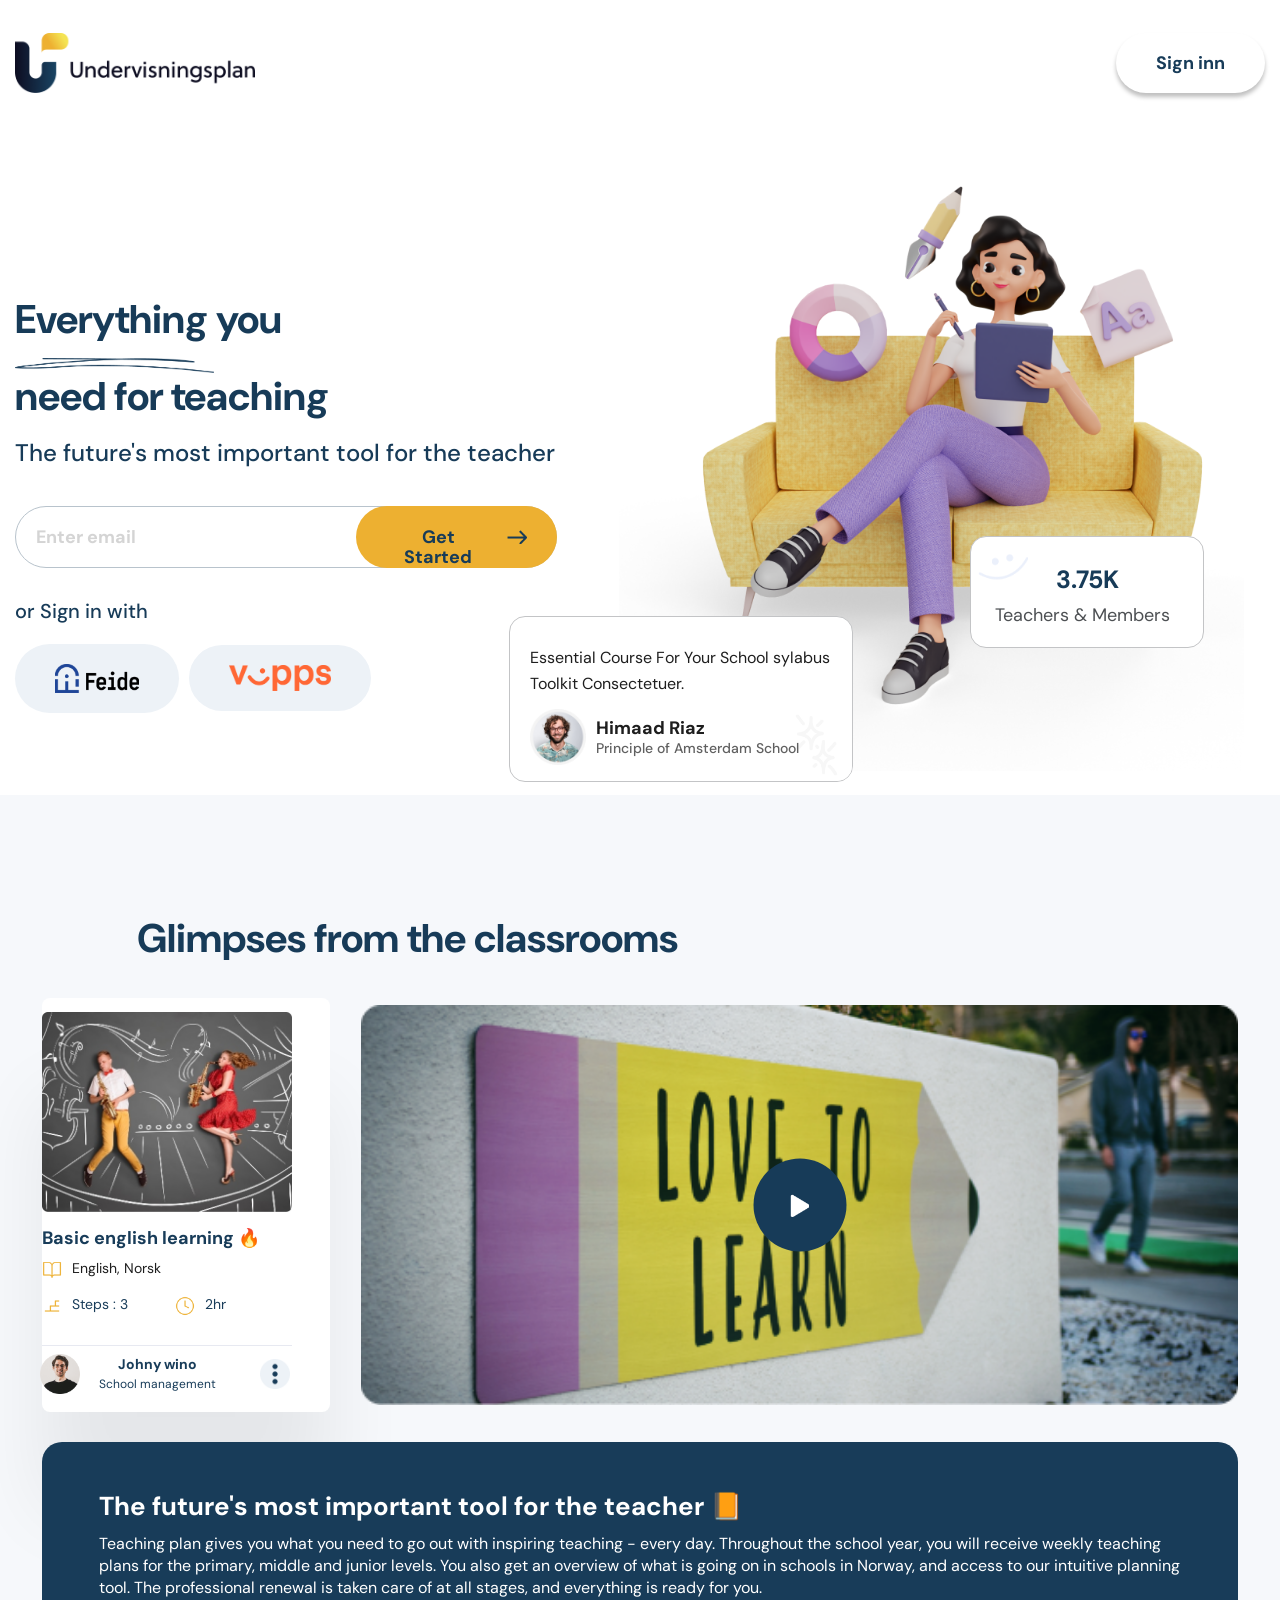
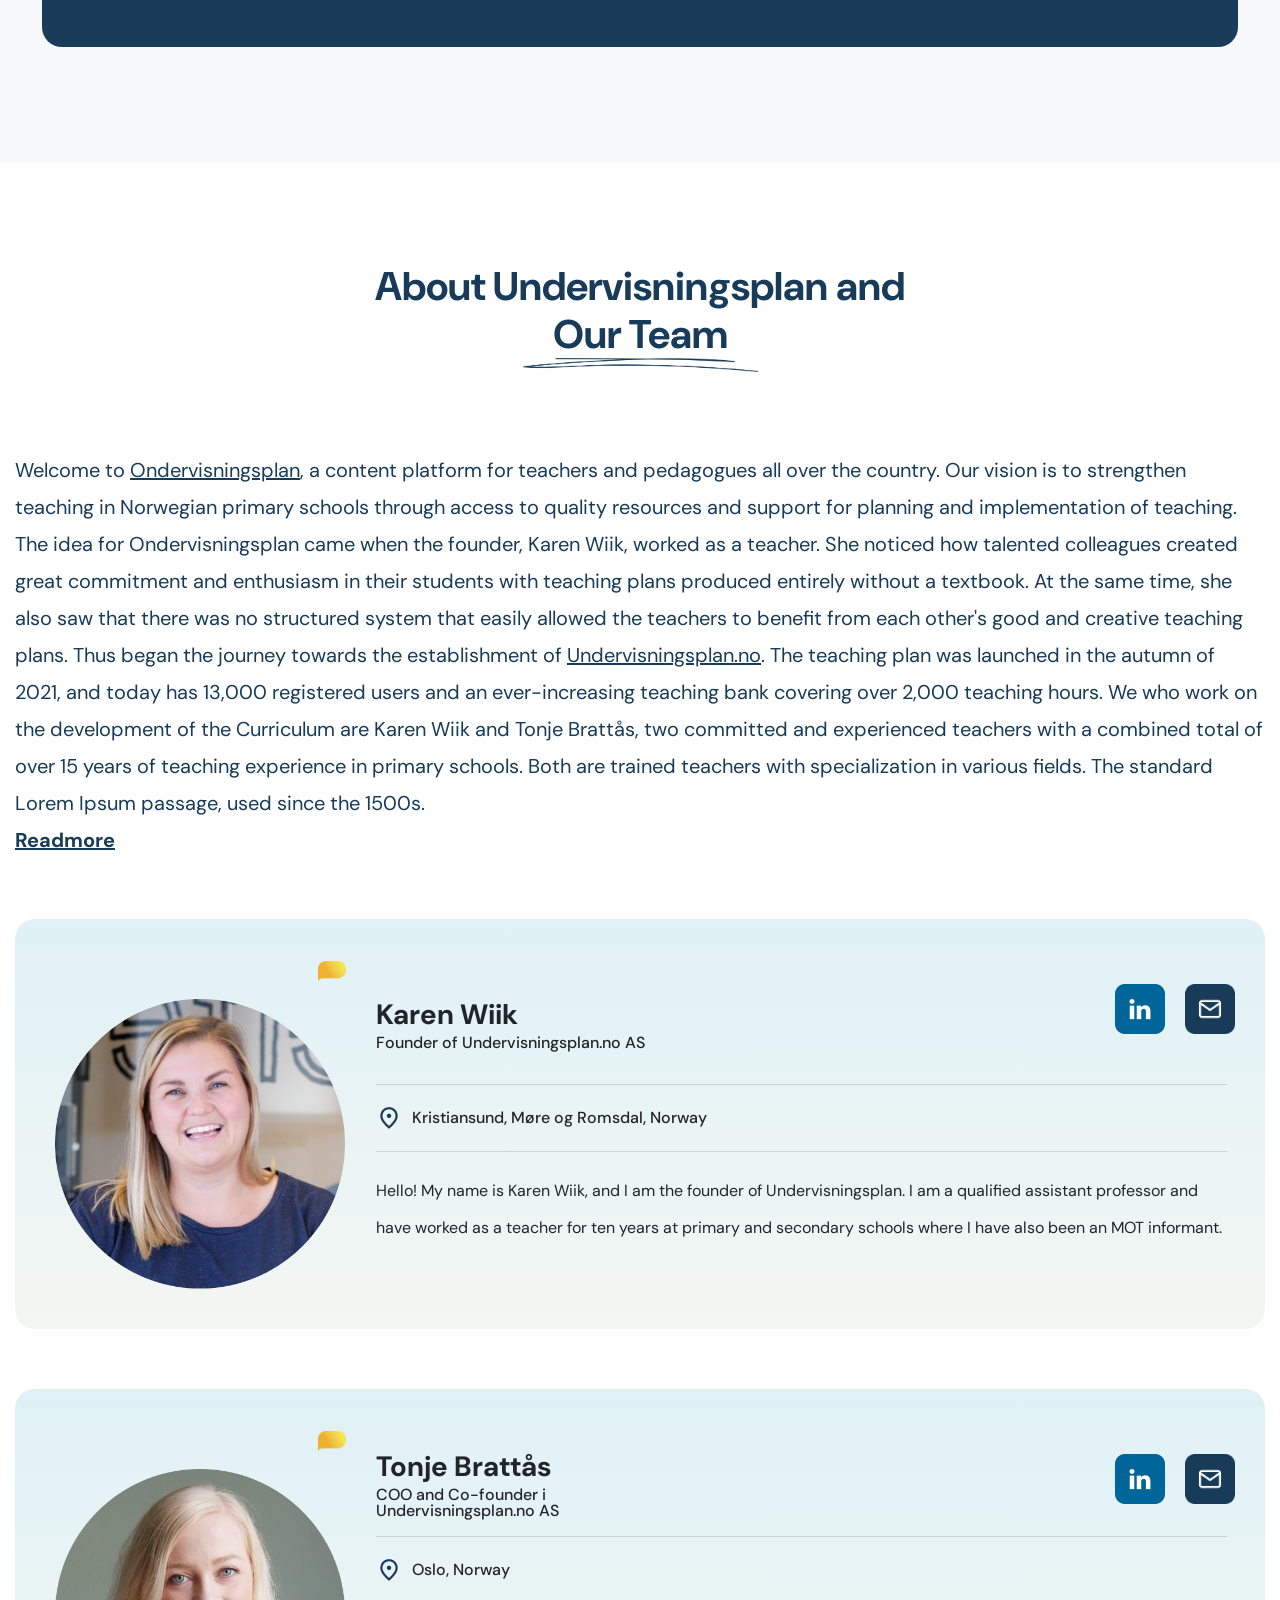
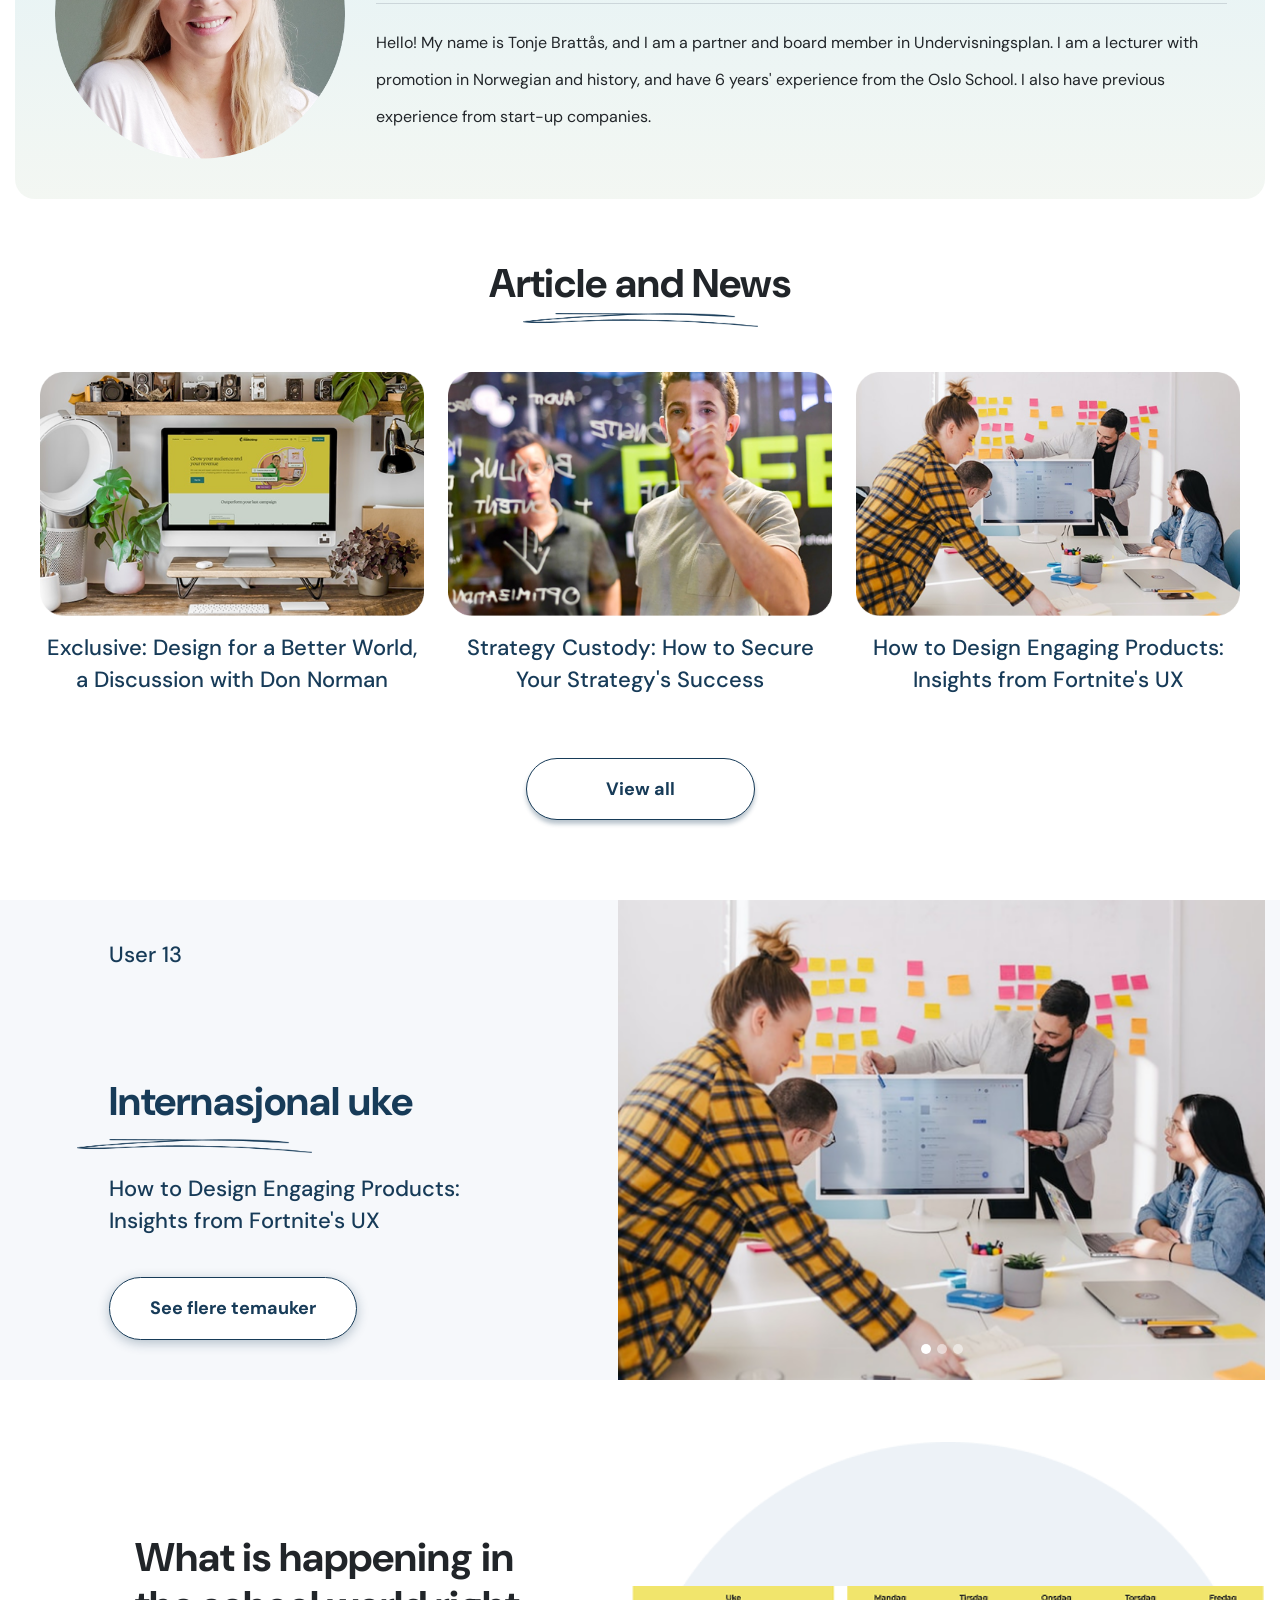
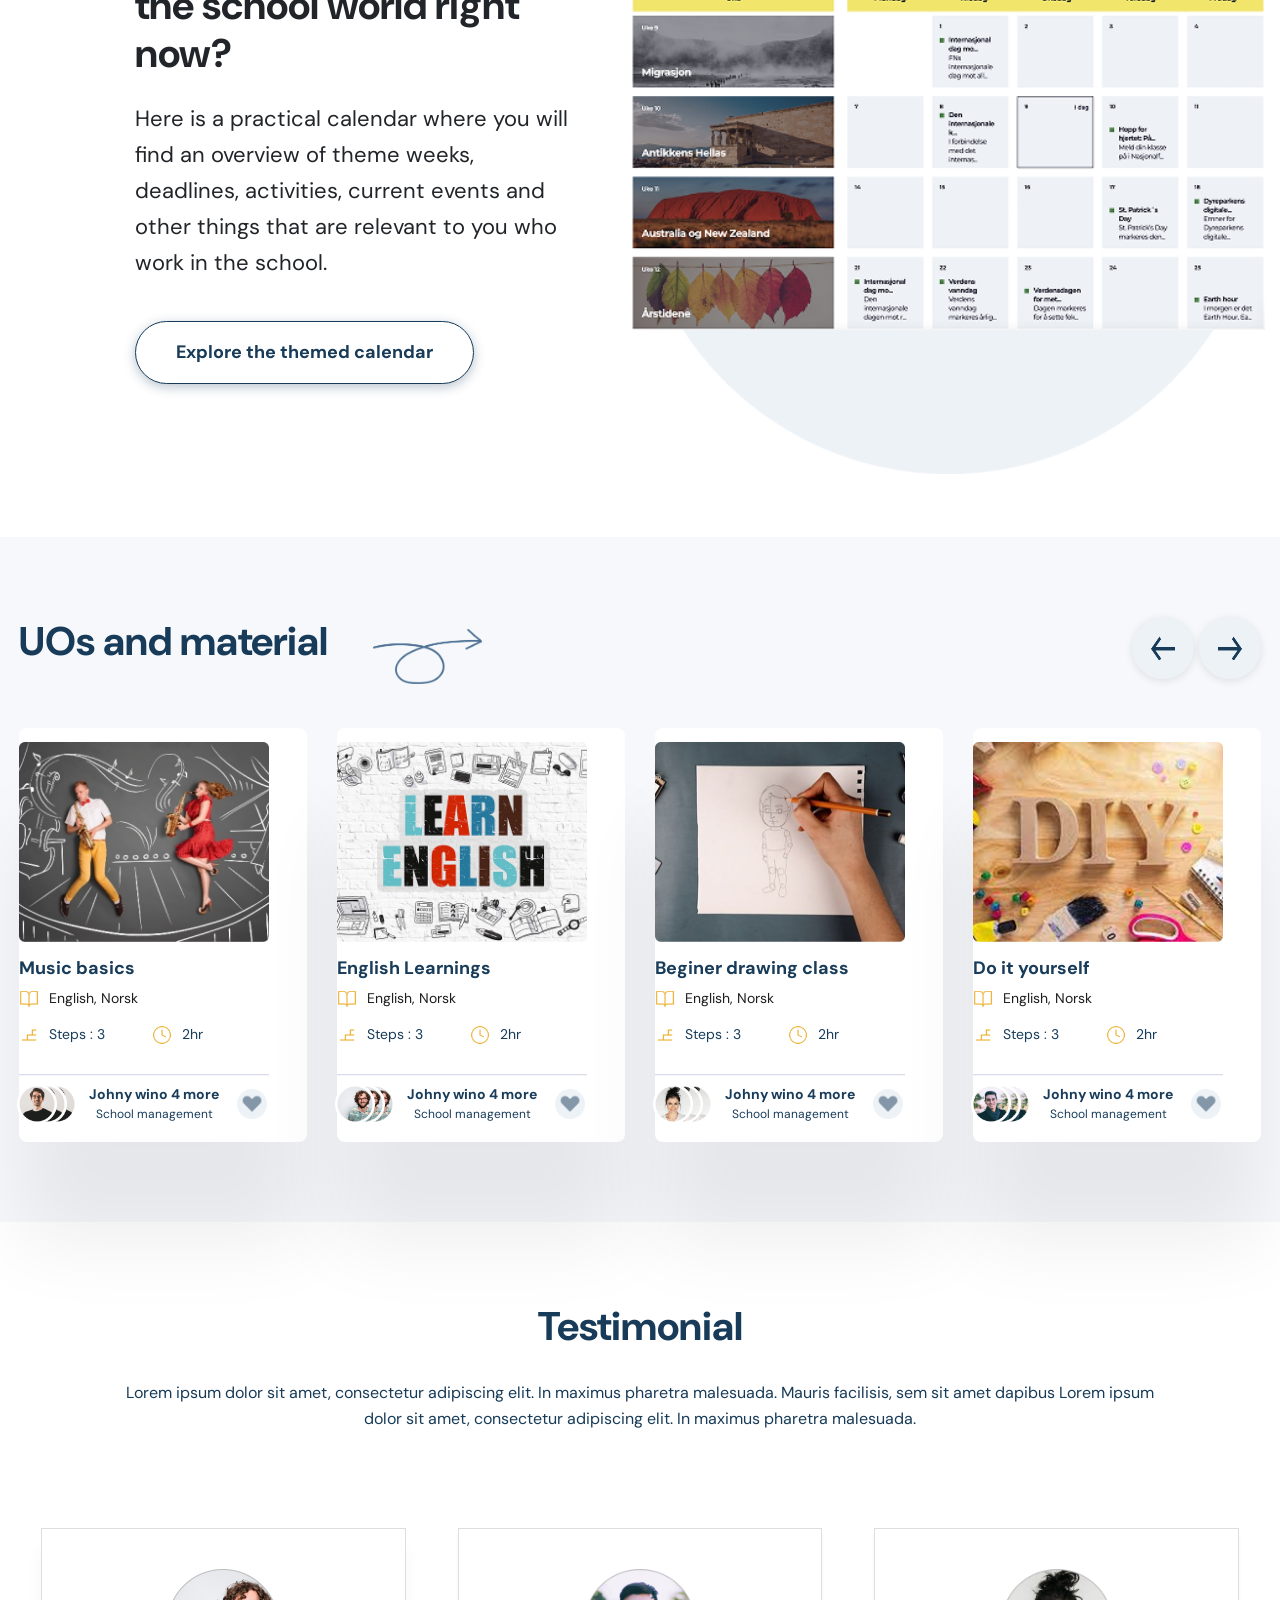
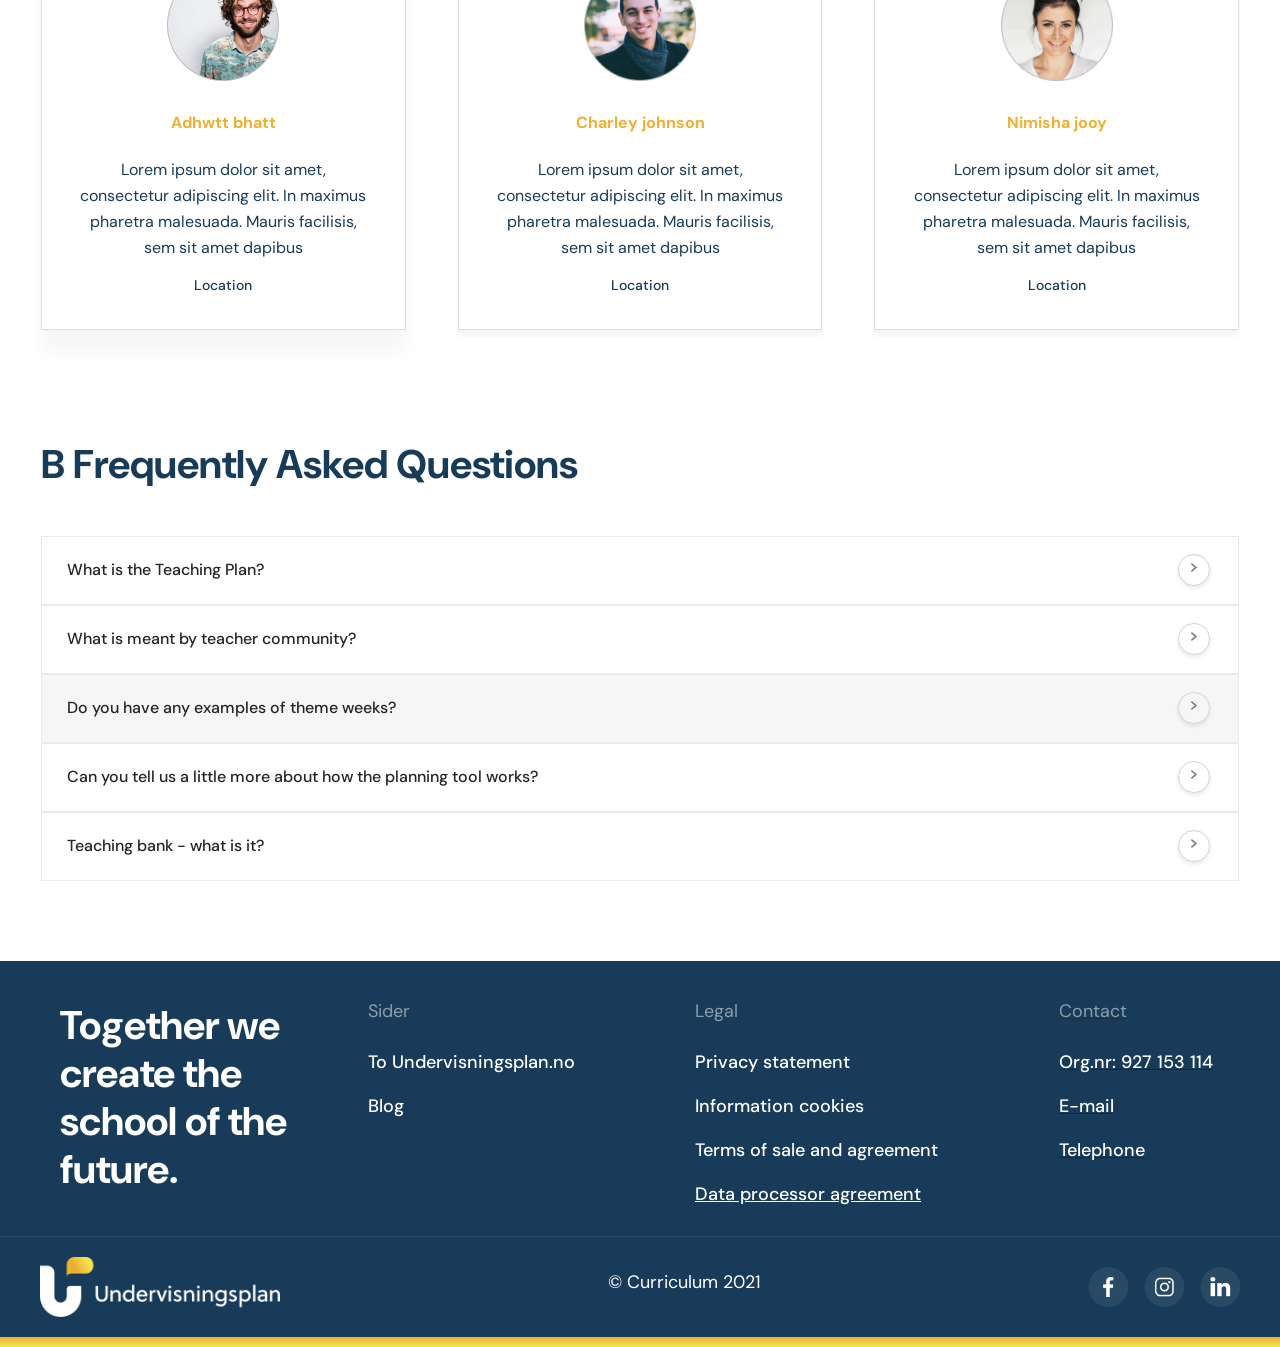
==== commit 2740e7d9: "Completed Figma 1 with all design changes" ====
--- a/html/index.html
+++ b/html/index.html
@@ -749,7 +749,7 @@
                         </div>
                     </div>
                     <div class="testimonial-faq">
-                            <h1 class="testimonial-faq-heading bold">
+                            <h1 class="testimonial-faq-heading bold">b
                                 frequently asked questions
                             </h1>
                             <div class="faq-container">
@@ -773,17 +773,17 @@
                                         </div>
                                     </a>
                                 </div>
-                                <div class="faq-card" id="answer3">
-                                    <div>                                        
+                                <div class="faq-expand">
+                                    <div class="faq-card" id="answer3">                                        
                                         <div class="faq-card-question">
                                             Do you have any examples of theme weeks?
                                         </div>
-                                    </div>
-                                    <a href="#answer3" class="faq-card-button">
-                                        <div class="faq-card-button-img">
-                                            <img src="../assets/images/dashicons_arrow-down-alt2.png" alt="arrow">
-                                        </div>
-                                    </a>
+                                        <a href="#answer3" class="faq-card-button">
+                                            <div class="faq-card-button-img">
+                                                <img src="../assets/images/dashicons_arrow-down-alt2.png" alt="arrow">
+                                            </div>
+                                        </a>
+                                    </div>
                                     <div class="faq-card-answer">
                                         There are many exciting themes that are under production. At the junior level, there will be theme weeks about, among other things, Astrid Lindgren, bumblebees, dinosaurs and extinct animals, "My Godfather and I" and many other great themes.
                                         At intermediate level, many weeks are also ready - including Harry Potter, Roald Dahl, outer space, literature week and "Leaving traces".
@@ -815,79 +815,81 @@
                     </div>
                 </div>
             </div>
-            <div class="testimonial-footer">
-                <div class="footer-top-container">
-                    <h1 class="footer-left-text bold">
-                        Together we create the school of the future.
-                    </h1>
-                    <div class="footer-right-text">
-                        <div class="footer-sider">
-                            <h2 class="footer-sider-text text-400">
-                                Sider
-                            </h2>
-                            <p class="footer-sider-description text-500">
-                                To Undervisningsplan.no
-                            </p>
-                            <p class="footer-sider-description text-500">
-                                Blog
-                            </p>
-                        </div>
-                        <div class="footer-legal">
-                            <h2 class="footer-sider-text text-400">
-                                Legal
-                            </h2>
-                            <div>
+            <div class="footer-container">                
+                <div class="testimonial-footer">
+                    <div class="footer-top-container">
+                        <h1 class="footer-left-text bold">
+                            Together we create the school of the future.
+                        </h1>
+                        <div class="footer-right-text">
+                            <div class="footer-sider">
+                                <h2 class="footer-sider-text text-400">
+                                    Sider
+                                </h2>
                                 <p class="footer-sider-description text-500">
-                                    Privacy statement
+                                    To Undervisningsplan.no
                                 </p>
                                 <p class="footer-sider-description text-500">
-                                    Information cookies
-                                </p>
+                                    Blog
+                                </p>
+                            </div>
+                            <div class="footer-legal">
+                                <h2 class="footer-sider-text text-400">
+                                    Legal
+                                </h2>
+                                <div>
+                                    <p class="footer-sider-description text-500">
+                                        Privacy statement
+                                    </p>
+                                    <p class="footer-sider-description text-500">
+                                        Information cookies
+                                    </p>
+                                    <p class="footer-sider-description text-500">
+                                        Terms of sale and agreement
+                                    </p>
+                                    <a class="footer-sider-description text-500">
+                                        Data processor agreement
+                                    </a>
+                                </div>
+                            </div>
+                            <div class="footer-contact">
+                                <h2 class="footer-sider-text text-400">
+                                    Contact
+                                </h2>
                                 <p class="footer-sider-description text-500">
-                                    Terms of sale and agreement
-                                </p>
-                                <a class="footer-sider-description text-500">
-                                    Data processor agreement
-                                </a>
-                            </div>
-                        </div>
-                        <div class="footer-contact">
-                            <h2 class="footer-sider-text text-400">
-                                Contact
-                            </h2>
-                            <p class="footer-sider-description text-500">
-                                Org.nr: 927 153 114
-                            </p>
-                            <p class="footer-sider-description text-500">
-                                E-mail
-                            </p>
-                            <p class="footer-sider-description text-500">
-                                Telephone
-                            </p>
-                        </div>
-                    </div>
-                </div>
-                <div class="footer-bottom-container">
-                    <div class="footer-bottom-logo">
-                        <img src="../assets/images/footer_logo.png" alt="logo">
-                    </div>
-                    <h2 class="footer-curriculum-text">
-                        © Curriculum 2021
-                    </h2>
-                    <div class="footer-social-media">
-                        <div class="footer-social-media-img">
-                            <img src="../assets/images/facebook.png" alt="facebook">
-                        </div>
-                        <div class="footer-social-media-img">
-                            <img src="../assets/images/instagram.png" alt="facebook">
-                        </div>
-                        <div class="footer-social-media-img">
-                            <img src="../assets/images/linkdin.png" alt="facebook">
-                        </div>
-                    </div>
-                </div>
-                <div class="footer-gradient">
-
+                                    Org.nr: 927 153 114
+                                </p>
+                                <p class="footer-sider-description text-500">
+                                    E-mail
+                                </p>
+                                <p class="footer-sider-description text-500">
+                                    Telephone
+                                </p>
+                            </div>
+                        </div>
+                    </div>
+                    <div class="footer-bottom-container">
+                        <div class="footer-bottom-logo">
+                            <img src="../assets/images/footer_logo.png" alt="logo">
+                        </div>
+                        <h2 class="footer-curriculum-text">
+                            © Curriculum 2021
+                        </h2>
+                        <div class="footer-social-media">
+                            <div class="footer-social-media-img">
+                                <img src="../assets/images/facebook.png" alt="facebook">
+                            </div>
+                            <div class="footer-social-media-img">
+                                <img src="../assets/images/instagram.png" alt="facebook">
+                            </div>
+                            <div class="footer-social-media-img">
+                                <img src="../assets/images/linkdin.png" alt="facebook">
+                            </div>
+                        </div>
+                    </div>
+                    <div class="footer-gradient">
+    
+                    </div>
                 </div>
             </div>
         </div>
--- a/assets/css/style.css
+++ b/assets/css/style.css
@@ -46,6 +46,10 @@
 }
 .common-alternate-section{
     background-color: #F6F8FB;
+}
+.footer-container{
+    max-width: 1410px;
+    margin: 0 auto;
 }
 
 /* Header CSS */
@@ -1057,6 +1061,7 @@
     display: grid;
     grid-template-columns: auto auto;
     grid-template-rows: auto;
+    margin-top: 80px;
 }
 .avatar-div.uos-avatar{
     gap: 16px;
@@ -1256,11 +1261,12 @@
     flex-direction: column;
 }
 .faq-card{
-    display: grid;
-    align-items: center;
+    display: flex;
+    align-items: center;
+    justify-content: space-between;
+    height: 69px;
     border : 1px solid #EBEBEB;
-    grid-template-columns: auto auto;
-    grid-template-rows: 69px;
+    
 }
 .faq-card-question{
     text-align: center;
@@ -1271,6 +1277,7 @@
     grid-column: 1;
     grid-row: 1;
     justify-self: flex-start;
+    margin-left: 25px;
 }
 .faq-card-button{
     max-width: 32px;
@@ -1284,6 +1291,7 @@
     justify-self: flex-end;
     display: grid;
     justify-content: center;
+    margin-right: 28px;
 }
 .faq-card-button-img{
     width: 6px;
@@ -1300,8 +1308,13 @@
 .faq-card-answer{
     display: none;
 }
-
-.faq-card:target .faq-card-answer{
+.faq-expand{
+    display: flex;
+    flex-direction: column;
+    background-color: #F6F6F6;
+}
+
+.faq-card:target + .faq-card-answer{
     display: block;
     justify-content: center;
 }
@@ -1315,7 +1328,6 @@
     font-size: 16px;
     line-height: 28px;
     font-weight: 500;
-    border-left: 3px solid #EDB031;
     height: 69px;
     display: flex;
     align-items: center;
@@ -1334,10 +1346,8 @@
     display: flex;
     align-items: center;
 }
-.faq-card:target .faq-card-answer{
+.faq-card:target + .faq-card-answer{
     padding: 0px 48px 0px 35px;
-    grid-column: 1/span 2;
-    grid-row: 2;
     font-family: var(--main-font);
     font-weight: 400;
     font-size: 16px;
@@ -1345,7 +1355,8 @@
     color: #000000;
 }  
 .faq-card:target {
-    background-color: #EBEBEB;
+    border: none;
+    border-left: 3px solid #EDB031;
 } 
 .testimonial-footer{
     display: flex;
@@ -1452,9 +1463,6 @@
 /* Responsive CSS */
 @media screen and (max-width : 480px) { 
     /* Header CSS */
-    .header{
-        height: auto;
-    }
     .header-logo {
         max-width: 50%;
     }
@@ -1601,7 +1609,6 @@
     .uos-and-material-container{
         grid-template-columns: auto;
         grid-template-rows: auto auto;
-        padding: 80px 50px 50px 50px;
         align-items: end;
         row-gap: 50px;
     }
@@ -1791,7 +1798,6 @@
 
     /* UOS and Material */
     .uos-and-material-container{
-        padding: 20px 120px 20px 120px;
         align-items: end;
         grid-template-columns: auto;
         grid-template-rows: auto auto;
@@ -1986,9 +1992,6 @@
     }
 
     /* UOS and Material CSS */
-    .uos-and-material-container{
-        padding: 79px 78px 0px 80px;
-    }
     .uos-carousel{
         grid-template-columns: auto auto;
         grid-template-rows: auto auto;
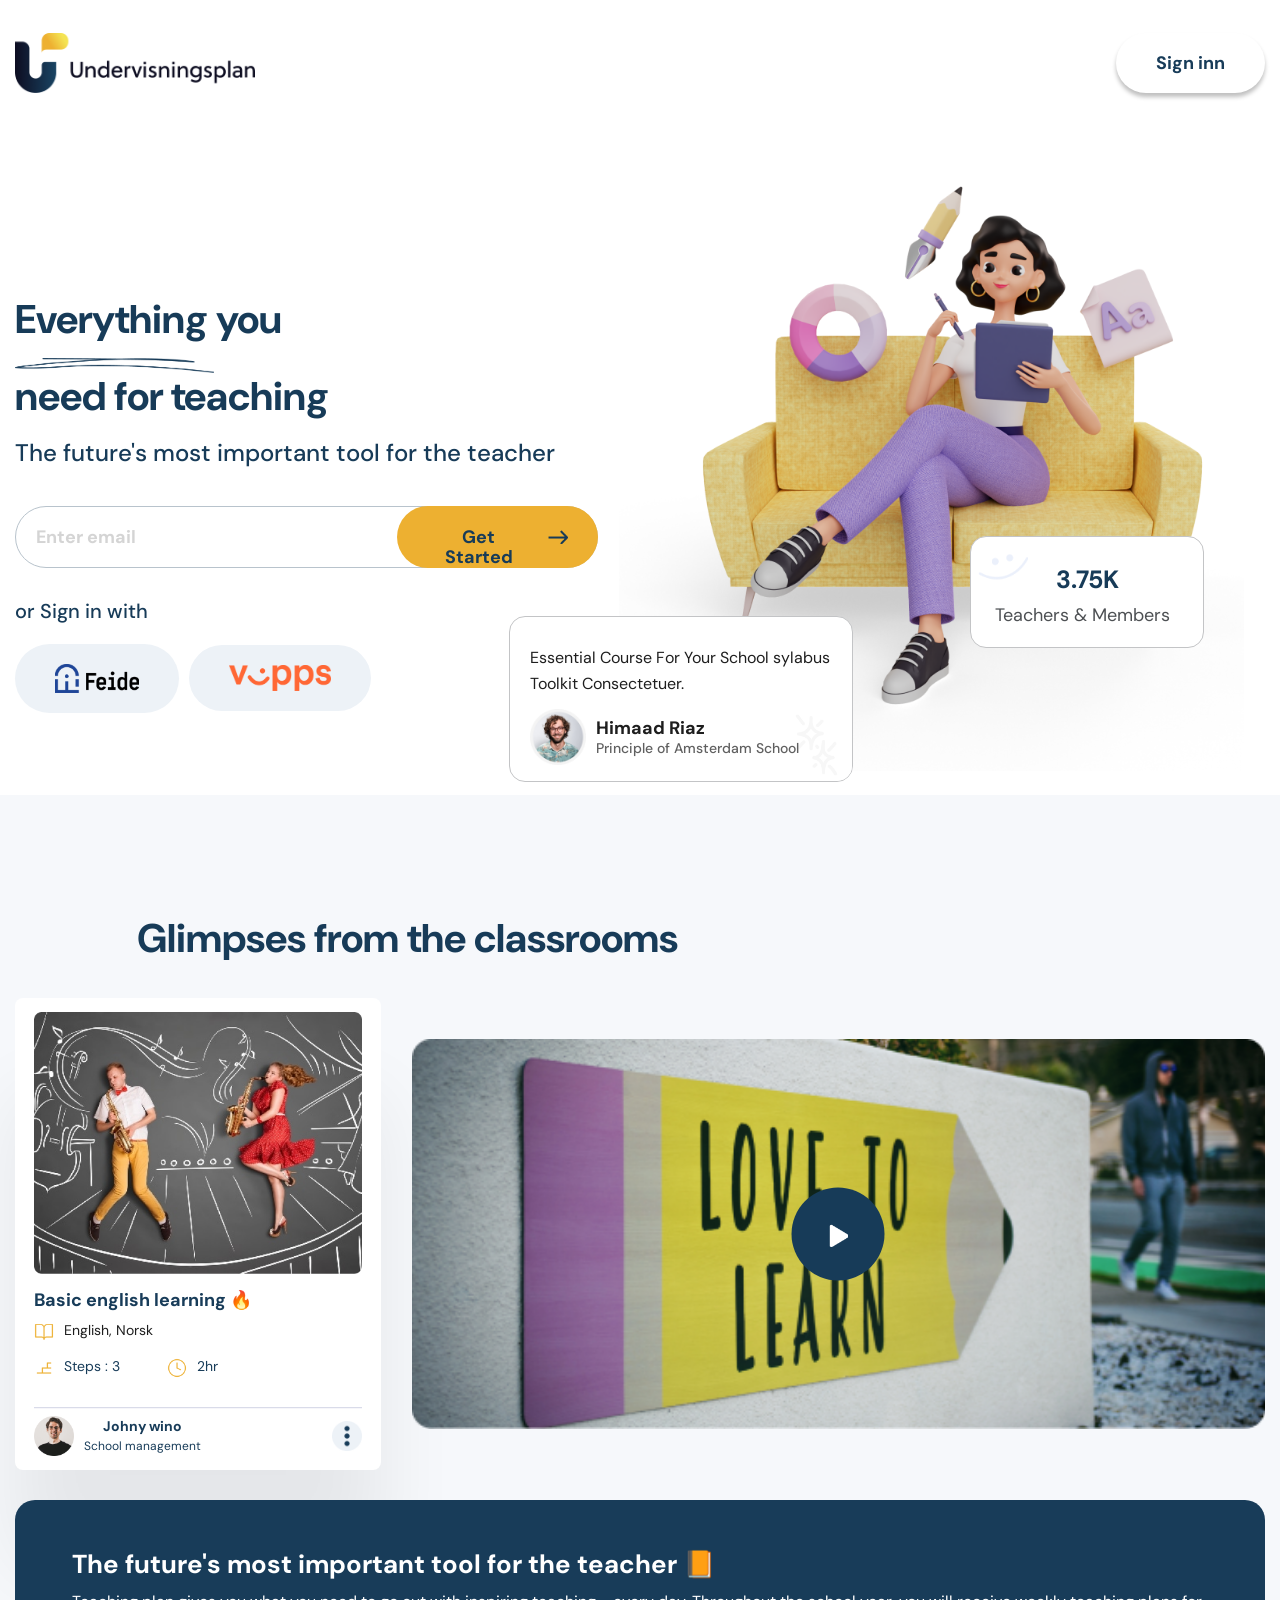
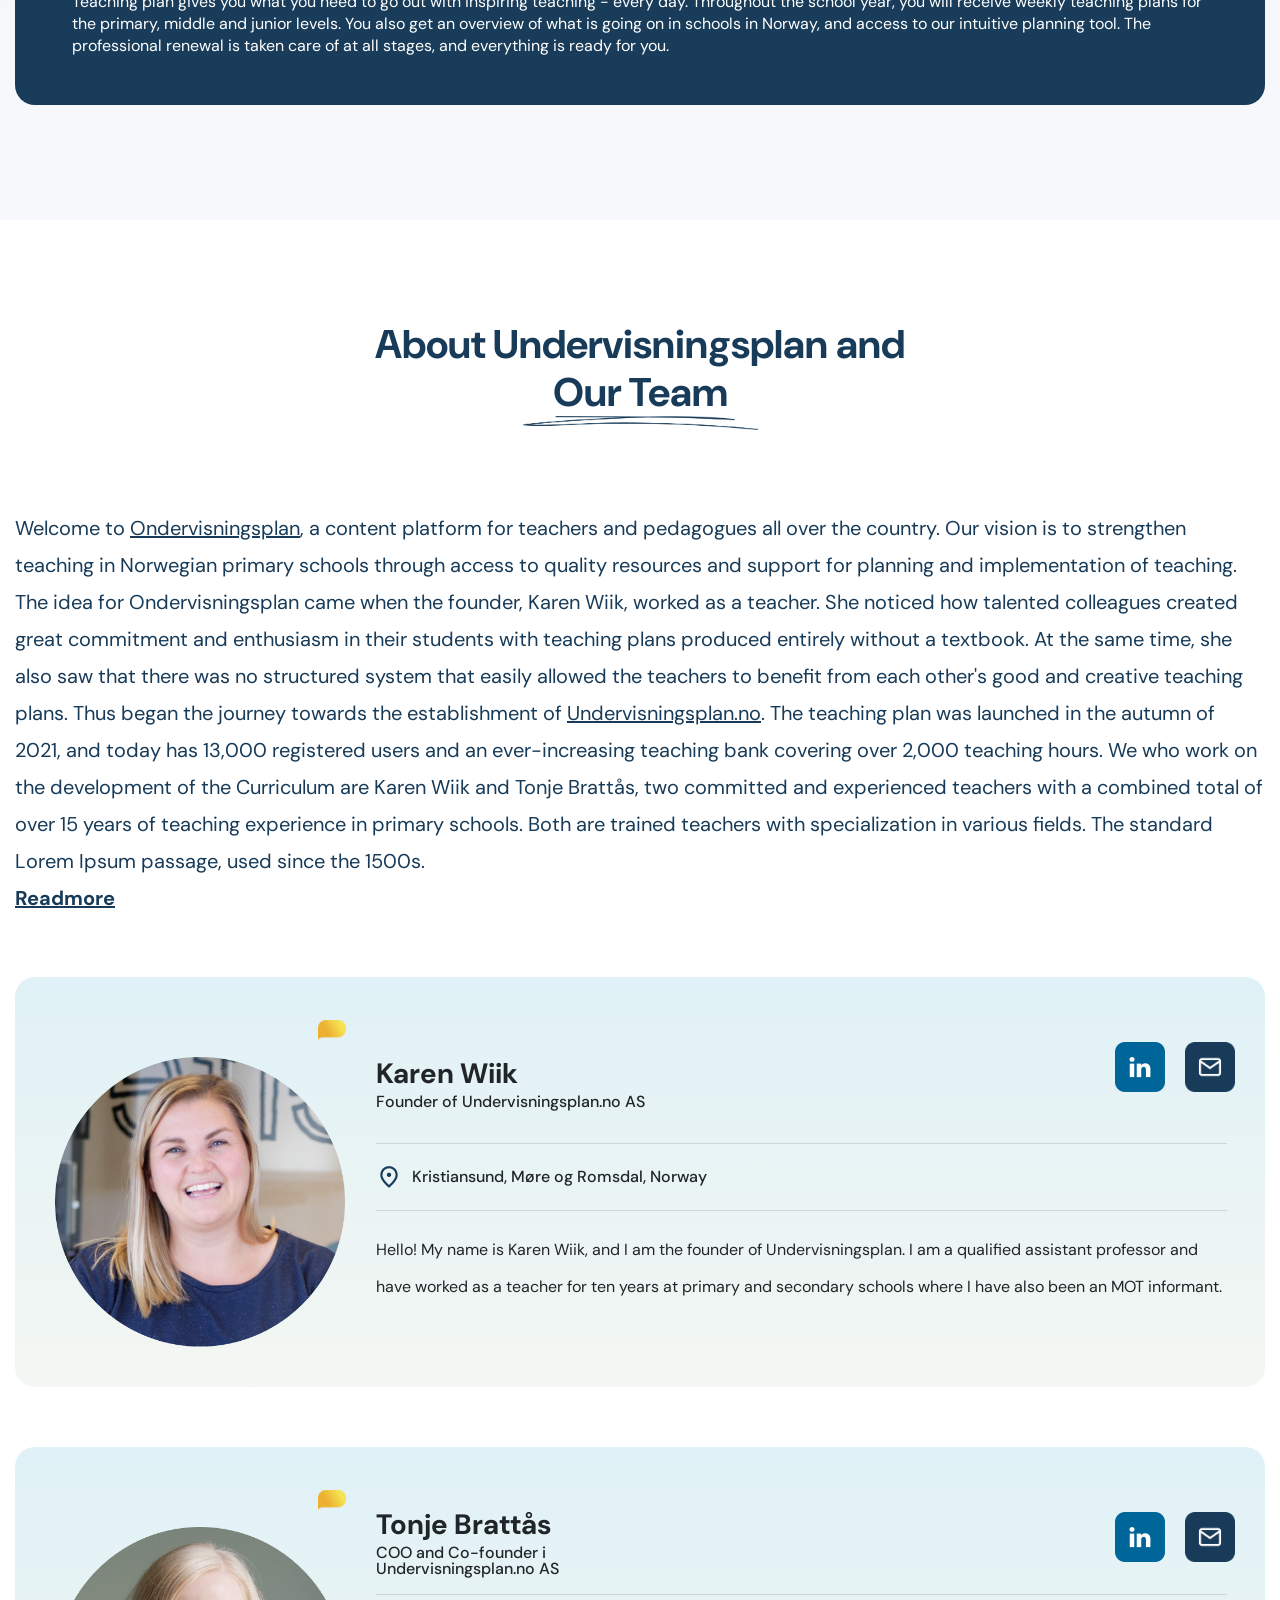
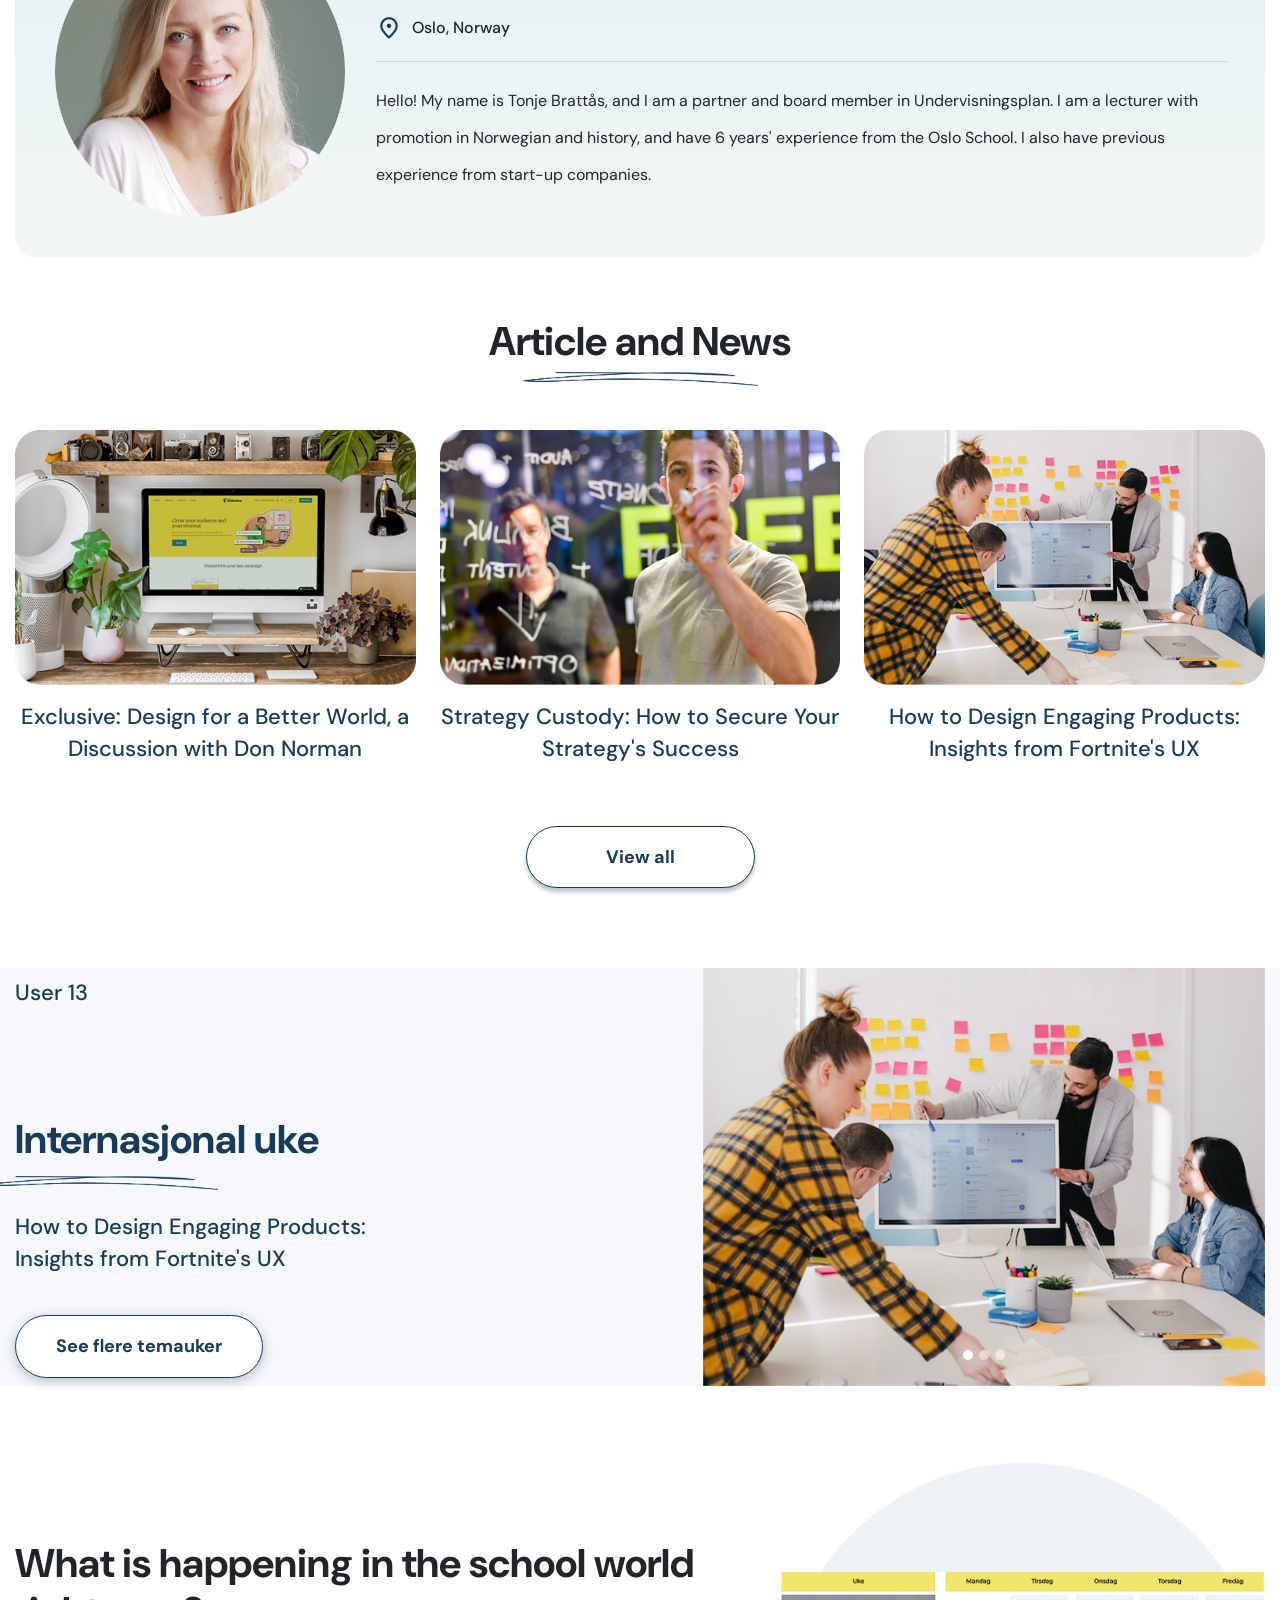
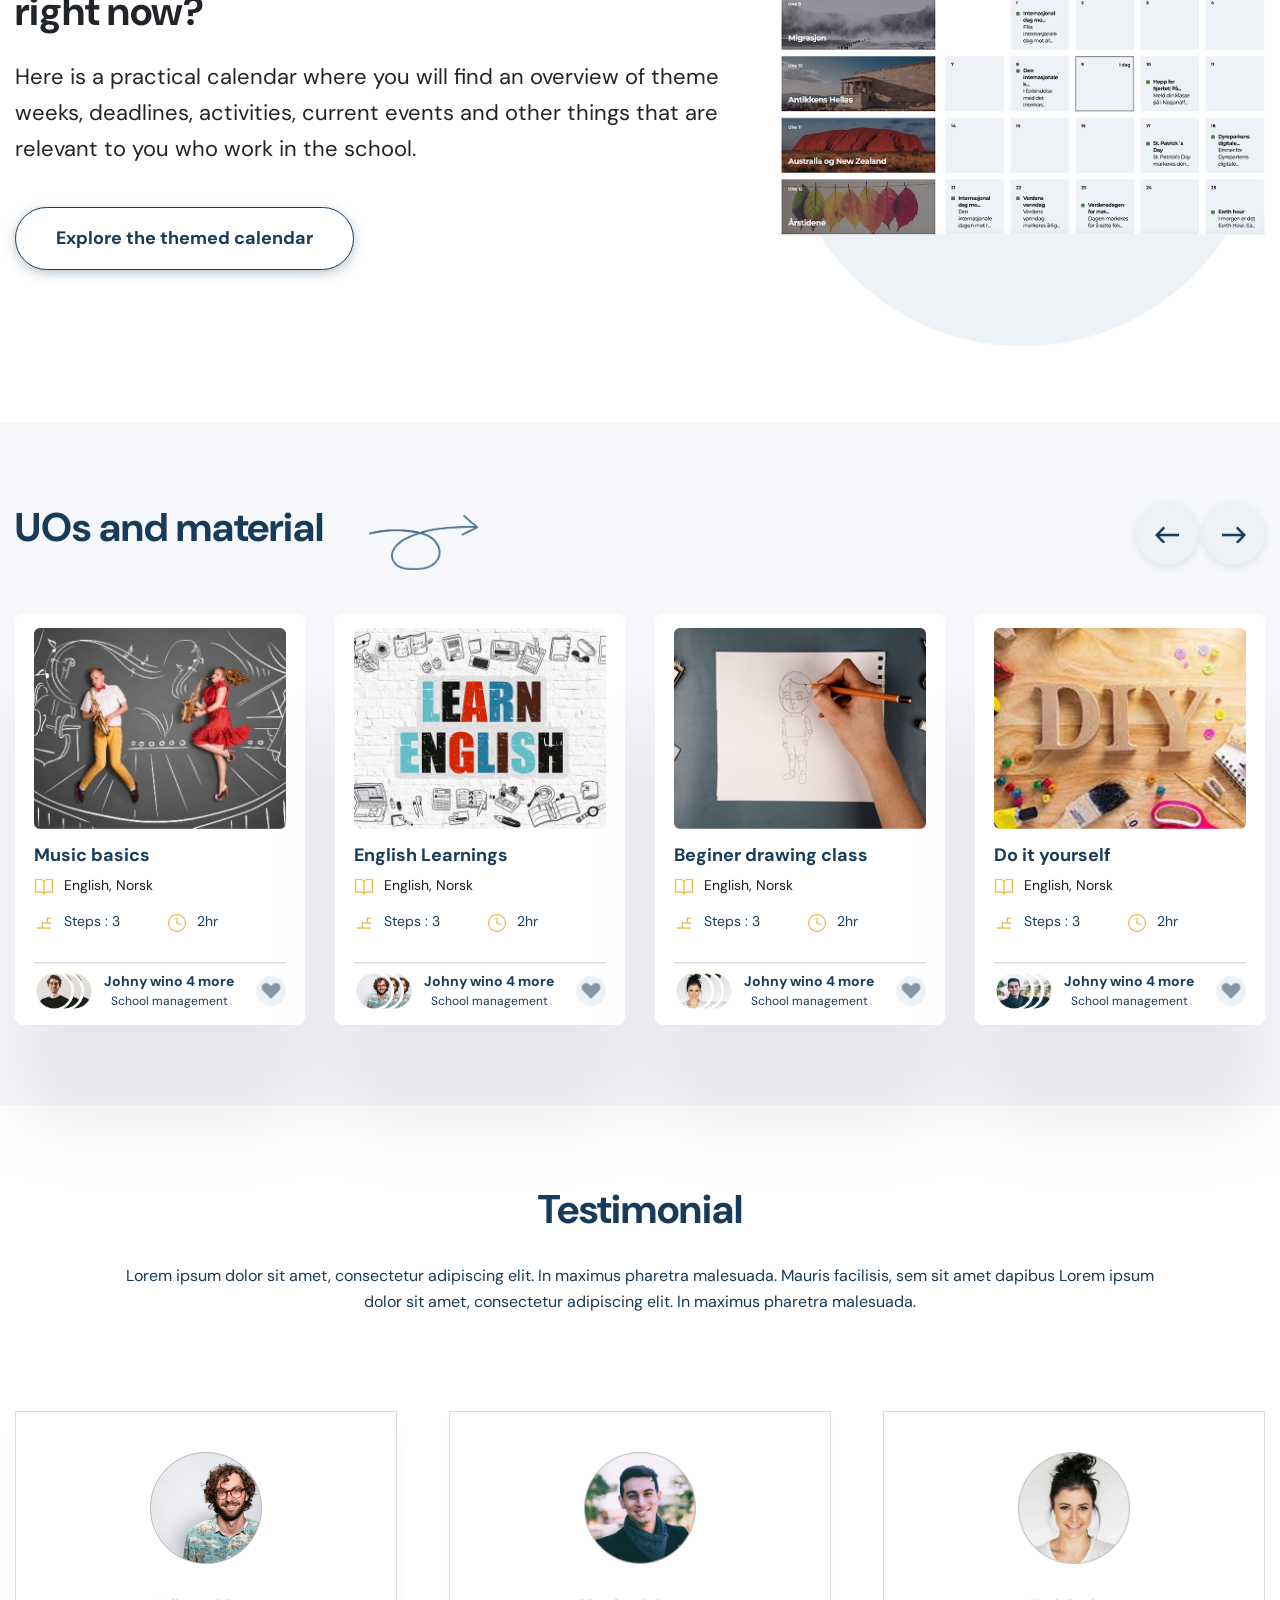
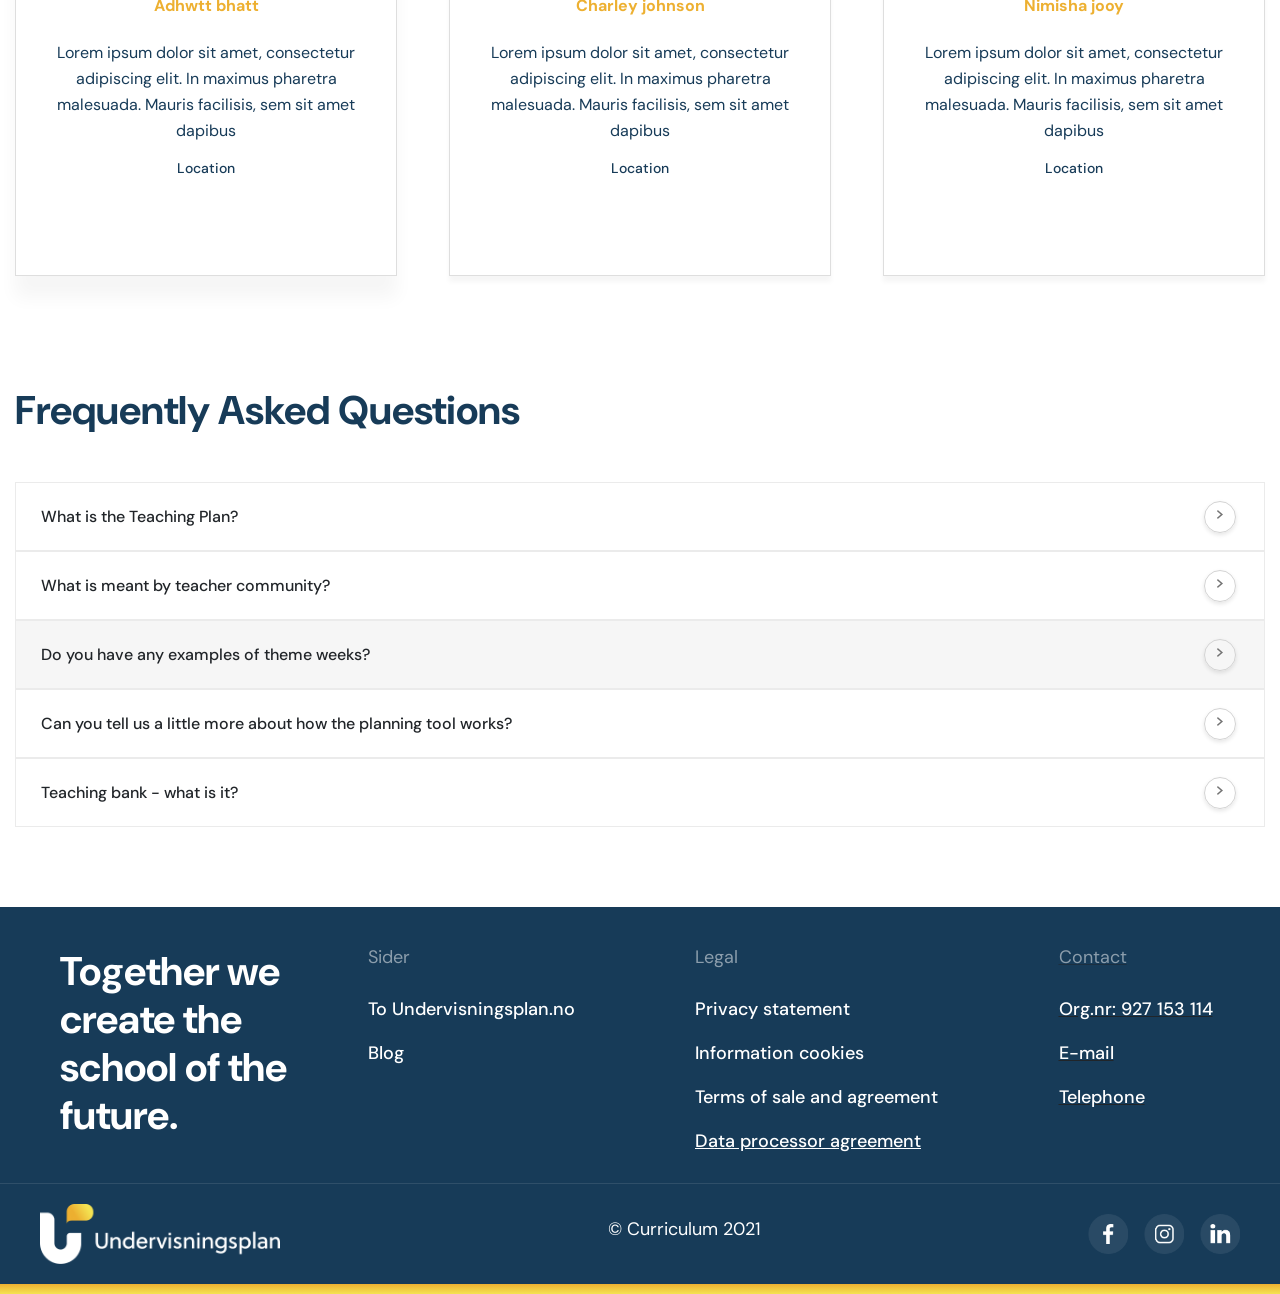
==== commit 99c3f4fd: "Fixed the review points for figma 2" ====
--- a/html/index.html
+++ b/html/index.html
@@ -120,8 +120,8 @@
 
         <!-- Glimpses Section -->
 
-        <div class="common-section">
-            <div class="undervisning-container common-alternate-section">
+        <div class="common-section alternate">
+            <div class="undervisning-container">
                 <div class="glimpses-content">                    
                     <div class="glimpses">
                         Glimpses from the classrooms
@@ -377,8 +377,8 @@
         </div>
 
         <!-- International Section -->
-        <div class="common-section">
-            <div class="undervisning-container common-alternate-section">
+        <div class="common-section alternate">
+            <div class="undervisning-container">
                 <div class="international-content">
                     <div class="international-uke">
                         <div class="international-uke-user">
@@ -448,8 +448,8 @@
         </div>
 
         <!-- UOS And Material Section -->
-        <div class="common-section">
-            <div class="undervisning-container common-alternate-section">
+        <div class="common-section alternate">
+            <div class="undervisning-container">
                 <div class="uos-and-material-content">
                     <div class="uos-and-material-container">
                         <div class="uos-and-material-left-content">
@@ -507,7 +507,8 @@
                                     <img src="../assets/images/Line_137.png" alt="line">
                                 </div>
                                 <div class="avatar-div uos-avatar">
-                                    <div class="avatar">                                    
+                                    <div class="avatar">
+                                                                            
                                         <div class="uos-avatar-img">
                                             <img class="uos-avata1" src="../assets/images/1st_img.png" alt="ellipse">
                                             <img class="uos-avata2" src="../assets/images/1st_img.png" alt="ellipse">
@@ -749,7 +750,7 @@
                         </div>
                     </div>
                     <div class="testimonial-faq">
-                            <h1 class="testimonial-faq-heading bold">b
+                            <h1 class="testimonial-faq-heading bold">
                                 frequently asked questions
                             </h1>
                             <div class="faq-container">
--- a/assets/css/style.css
+++ b/assets/css/style.css
@@ -36,7 +36,6 @@
 }
 
 .undervisning-container{
-    max-width: 1410px;
     padding: 0px 15px;
     margin: 0 auto;
 }
@@ -44,11 +43,11 @@
     width: 100%;
     height: 100%;
 }
-.common-alternate-section{
+.alternate{
     background-color: #F6F8FB;
 }
 .footer-container{
-    max-width: 1410px;
+
     margin: 0 auto;
 }
 
@@ -161,7 +160,7 @@
 .get-started{
     position: relative;
     height: 62px;
-    max-width: 542px;
+    width: 100%;
     margin-top: 30px;
     display: flex;
     height: 62px;
@@ -179,7 +178,6 @@
     padding-left: 20px;
     opacity: 30%;
     width: 100%;
-    padding-right: 180px;
 }
 .get-started button{
     position: absolute;
@@ -317,6 +315,8 @@
     border: 1px solid #C3C4C6;
     position: relative;
     z-index: 10;
+    top: -80px;
+    left: -20px;
     
 }
 .sketch-animation-img{
@@ -384,7 +384,7 @@
 }
 .glimpses-container{
     display: grid;
-    grid-template-columns: 288px 877px;
+    grid-template-columns: 0.30fr 0.70fr;
     grid-template-rows: auto auto;
     align-items: center;
     row-gap: 15px;
@@ -409,16 +409,16 @@
 .basic-english-card{
     grid-row:1;
     justify-items: center;
-    width: 288px;
+    width: 100%;
     border-radius: 8px;
     background-color: #FFF;
-    height: 414px;
-    padding-top: 14px;
+    height: 100%;
+    padding: 14px 19px;
     box-shadow: 0px 100px 80px 0px rgba(0, 0, 0, 0.07);
     cursor: pointer;
 }
 .music-language-img {
-    width: 250px;
+    width: 100%;
 }
 .music-language-img img{
     width: 100%;
@@ -432,8 +432,8 @@
     margin-top: 16px; 
     display: flex;  
     flex-direction: column;
-    width: 248px;
-    height: 20px;
+    width: 100%;
+    align-items: baseline;
 }
 .subject-div{
     font-family: var(--main-font);
@@ -503,7 +503,7 @@
     height: 100%;
 }
 .line-img{
-    width: 250px;
+    width: 100%;
     margin-top: 20px;
 }
 .line-img img{
@@ -512,10 +512,11 @@
 .avatar-div{
     display: grid;
     align-items: center;
-    justify-content: right;
+    justify-content: space-between;
     grid-template-columns: auto auto;
     grid-template-rows: auto;
-    gap:36px
+    gap:36px;
+    width: 100%;
 }
 .avatar{
     display: flex;
@@ -541,7 +542,6 @@
     height: 100%;
 }
 .avatar-name{
-    width: 134px;
     text-align: center;
 }
 .name {
@@ -561,8 +561,6 @@
     grid-row: 1;
 }
 .unsplash-img{
-    max-width: 877px;
-    height: 400px;
     border-radius: 8px;
     position: relative;
 }
@@ -845,7 +843,6 @@
 .article-middle-section{
     display: flex;
     margin-top: 50px;
-    height: 325px;
     gap: 24px;
     justify-content: center;  
 }
@@ -853,12 +850,10 @@
     display: flex;
     flex-direction: column;
     gap: 16px;
-    max-width: 384px;
-    width: calc(33% - 16px);
+    width: 100%;
 }
 .article-middle-section-img{
-    max-width: 384px;
-    height: 244.21px;
+    max-width: 100%;
 }
 .article-middle-section-img img{
     width: 100%;
@@ -899,15 +894,12 @@
 
 /* International Section */
 .international-content{
-    display: flex;
+    display: grid;
+    grid-template-columns: 0.55fr 0.45fr;
     align-items: center;
     margin-top: 80px;
 }
-.international-uke{
-    width: 50%;
-    padding-left: 94px;
-
-}
+
 .international-uke-user{
     height: 32px;
     width: 73px;
@@ -967,7 +959,7 @@
     color: #FFFFFF;
 }
 .international-uke-side-img{
-    width: 674px;
+    width: 100%;
 }
 .international-uke-side-img img{
     width: 100%;
@@ -989,11 +981,7 @@
 .whats-happening-left-content{
     display: flex;
     flex-direction: column;
-    width: 578px;
-    padding: 153px 0px 153px 120px;
-    /* position: absolute;
-    left:  120px;
-    top: 152px; */
+    padding: 153px 0px 153px 0px;
 }
 .whats-happening-left-content h1{
     font-family: var(--main-font);
@@ -1042,8 +1030,6 @@
     display: flex;
     flex-direction: column;
     gap: 44px;
-    margin: 0 auto;
-    max-width: 1242px;
     width: 100%;
 }
 
@@ -1111,22 +1097,18 @@
 }
 .uso-control-prev-icon img,.uso-control-next-icon img{
     width: 100%;
-    height: 100%;
-}
-
-.uos-avatar{
-    width: auto;
-}
-
+    height: auto;
+}
 .uos-avatar-img{
     position: relative;
     height: 40px;
+    width: 60px;
+}
+.uos-avatar-img img{
     width: 40px;
-}
-.uos-avatar-img img{
-    width: 100%;
     height: 100%;
     position:absolute;
+    left: 20px;
 }
 .uos-avata1{
     z-index: 1;
@@ -1145,9 +1127,8 @@
 
 /* Testimonial Section */
 .testimonial-content{
-    max-width: 1198px;
-    width: 100%;
-    margin: 80px auto;
+    width: 100%;
+    margin: 80px 0px;
 
 }
 .testimonial-header{
@@ -1197,9 +1178,7 @@
     padding: 40px 35px;
     box-shadow: 0px 6px 5px 0px rgba(0, 0, 0, 0.04); 
     border: 1px solid #DEDEDE;
-    max-width: 366px;
-    width: 100%;
-    height: 402px;
+    width: 100%;
 }
 .shaded {
     box-shadow: 0px 22px 17px 0px rgba(0, 0, 0, 0.04); 
@@ -1482,7 +1461,14 @@
     .everything-section .everything-div{
         grid-column: 1;
         grid-row: 1;
+        margin: 0;
     }   
+    .get-started button p{
+        display: none;
+    }
+    .get-started button{
+        padding: 0px 20px;
+    }
     .container-img {
         grid-column: 1;
         grid-row: 2;
@@ -1491,6 +1477,10 @@
         position: static;
         flex-direction: column;
         align-items: center;
+    }
+    .followers-card{
+        top:0;
+        left: 0;
     }
     /* Container Cards CSS */
 
@@ -1510,10 +1500,6 @@
         justify-self: auto;
         row-gap: 31px;
     }
-    .unsplash-img{
-        width: auto;
-        height: auto;
-    }
     .play-btn-img{
         height: 50px;
         width:  50px;
@@ -1533,9 +1519,6 @@
     .teacher-tool-div{
         grid-column: 1;
         grid-row: 3;
-    }
-    .basic-english-card{
-        justify-self: center;
     }
 
     /* About Section Css */
@@ -1551,8 +1534,7 @@
         gap: 40px;
     }
     .founder-content{
-        width: 80%;
-        padding: 30px;
+        padding: 15px;
     }
     .social-media{
         top:398px;
@@ -1573,12 +1555,21 @@
     }
 
     /* International Section */
+    .international-content{
+        grid-template-columns: auto;
+        grid-template-rows: auto;
+        gap: 30px;
+    }
     .international-section{
         flex-direction: column;
     }
     .international-uke{
-        padding: 20px 0px 20px 50px;
+        padding: 0;
         width: auto;
+        margin-top: 30px;
+    }
+    .international-uke-text{
+        margin-top: 15px;
     }
     .international-uke-side-img{
         width: auto;
@@ -1591,26 +1582,27 @@
     /* What's Happening */
     .whats-happening-container{
         flex-direction: column;
-        padding: 10px 10px 90px 10px;
-        
+        padding: 0;
+        margin-top: 50px;
     }
     .whats-happening-left-content{
-        width: 90%;
-        padding: 152px 0px 20px 20px;
+        padding: 0
     }
     .whats-happening-img-container{
         padding-bottom: 48px;
     }
     .whats-happening-right-content {
         max-width: 90vw;
+        margin-bottom: 50px;
     }
 
     /* UOS and Material */
     .uos-and-material-container{
-        grid-template-columns: auto;
-        grid-template-rows: auto auto;
+        grid-template-columns: auto auto;
+        grid-template-rows: auto;
         align-items: end;
         row-gap: 50px;
+        margin-top: 20px;
     }
     .uos-carousel{
         grid-template-columns: auto;
@@ -1619,6 +1611,10 @@
     }
     .uos-and-material-heading{
         margin: 0;
+        font-size: 24px;
+    }
+    .right-content-img{
+        display: none;
     }
     .basic-english-card.one{
         grid-column: 1;
@@ -1646,11 +1642,17 @@
         flex-direction: column;
         align-items: center;
     }
-    .faq-card{
-        grid-template-columns: 240px auto;
+    .testimonial-body-card{
+        padding: 20px;
+    }
+    .faq-card-question{
+        text-align: left;
     }
     .faq-card:target .faq-card-answer{
         padding: 0px 20px 10px 20px;
+    }
+    .faq-card:target + .faq-card-answer{
+        padding: 15px 45px;
     }
     .footer-top-container{
         padding: 20px;
@@ -1708,10 +1710,6 @@
         justify-self: auto;
         row-gap: 31px;
     }
-    .unsplash-img {
-        width: auto;
-        height: auto;
-    }
     .unsplash-div{
         grid-column: 1;
         grid-row: 2;
@@ -1723,13 +1721,6 @@
     .teacher-tool-div{
         grid-column: 1;
         grid-row: 3;
-    }
-    /* .followers-card{
-        top: -235px;
-        left: -40px;
-    } */
-    .basic-english-card{
-        justify-self: center;
     }
 
     /* About Section CSS */
@@ -1786,8 +1777,7 @@
         flex-direction: column;   
     }
     .whats-happening-left-content{
-        width: 90%;
-        padding: 20px 0px 20px 20px;
+        padding: 0;
     }
     .whats-happening-img-container{
         padding-bottom: 48px;
@@ -1809,7 +1799,6 @@
         align-items: center;
     }
     .uos-and-material-left-content{
-        justify-content: flex-end;
         grid-column: 1;
         grid-row: 1;
     }
@@ -1835,12 +1824,18 @@
     }
 
     /* Footer section CSS */
+    .testimonial-content{
+        margin: 0;
+    }
     .testimonial-body{
         flex-direction: column;
         align-items: center;
     }
-    .faq-card{
-        grid-template-columns: 0.90fr 0.10fr;
+    .testimonial-body-card{
+        padding: 15px;
+    }
+    .testimonial-body-card-text{
+        padding: 0;
     }
     .faq-card:target .faq-card-answer{
         padding: 0px 20px 10px 20px;
@@ -1903,10 +1898,6 @@
         grid-column: 1;
         grid-row: 2;
     }
-    .unsplash-img {
-        width: auto;
-        height: auto;
-    }
     .unsplash-img img{
         justify-self: center;
         object-fit: contain;
@@ -1916,7 +1907,13 @@
         grid-row: 3;
     }
     .basic-english-card{
-        justify-self: center;
+        display: flex;
+        gap: 16px;
+        align-items: center;
+    }
+    .basic-english-text{
+        margin: 0;
+        gap: 10px;
     }
 
     /* About Section CSS */
@@ -1965,7 +1962,7 @@
         flex-direction: column;
     }
     .whats-happening-left-content{
-        padding: 50px 0px 50px 30px
+        padding: 0
     }
     .whats-happening-img-container{
         padding-bottom: 48px;
@@ -2116,13 +2113,4 @@
         top: -80px;
         left: -20px;
     }
-}
-@media screen and (min-width:1440px) {
-    .undervisning-container{
-        max-width: 1680px;
-    }
-    .followers-card{
-        top: -80px;
-        left: -20px;
-    }
 }
